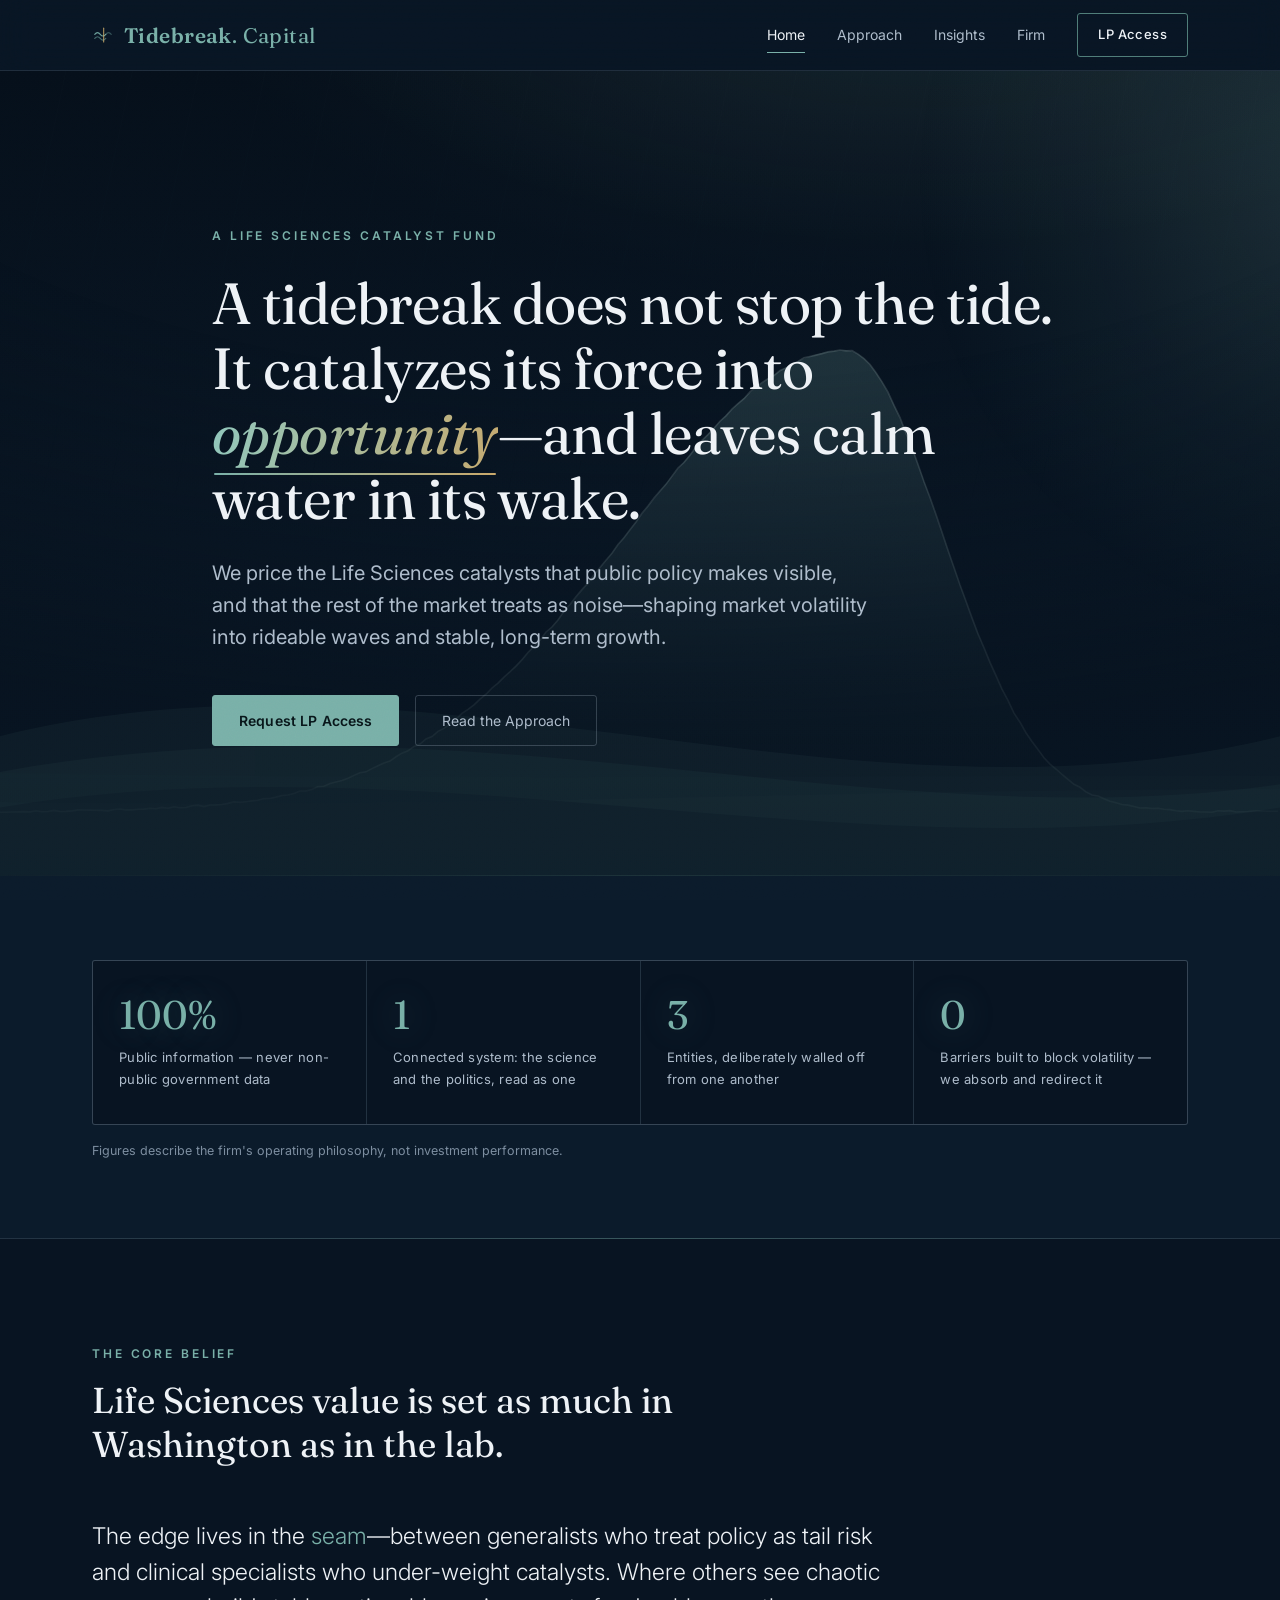
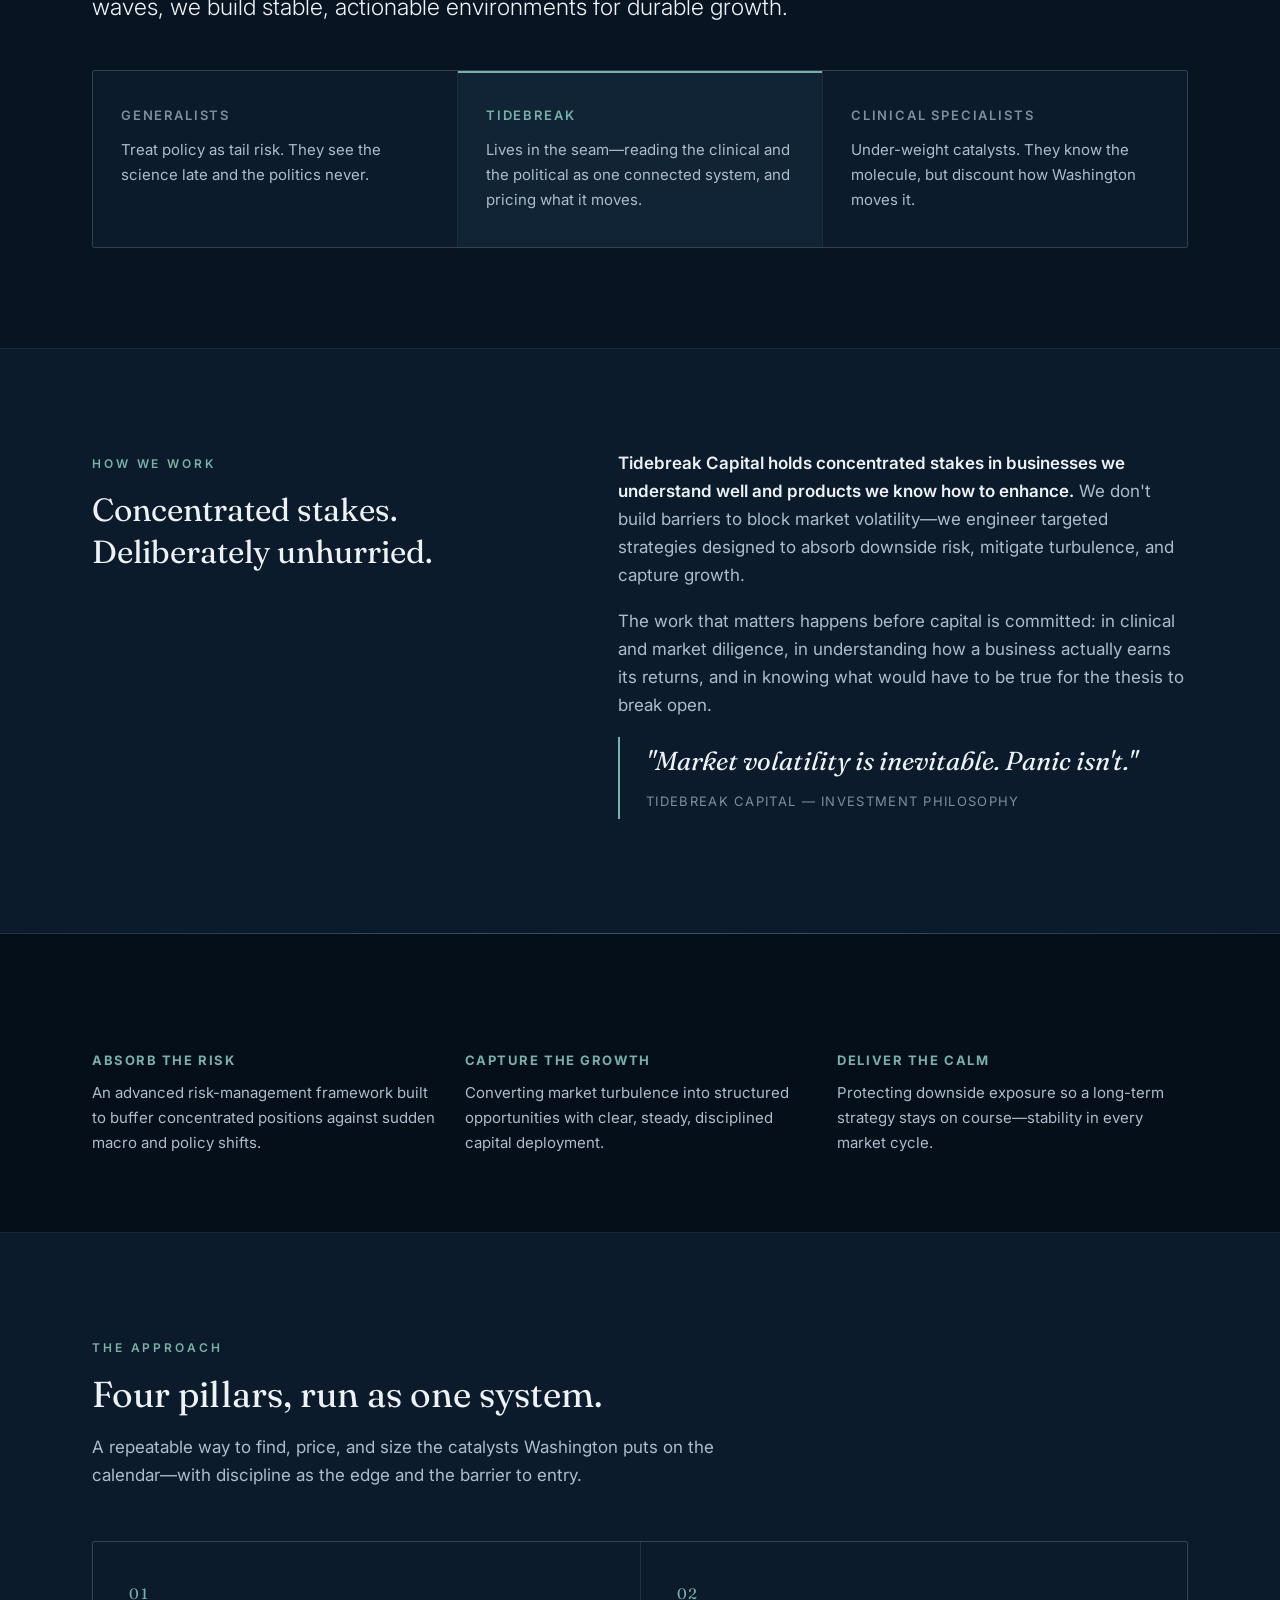
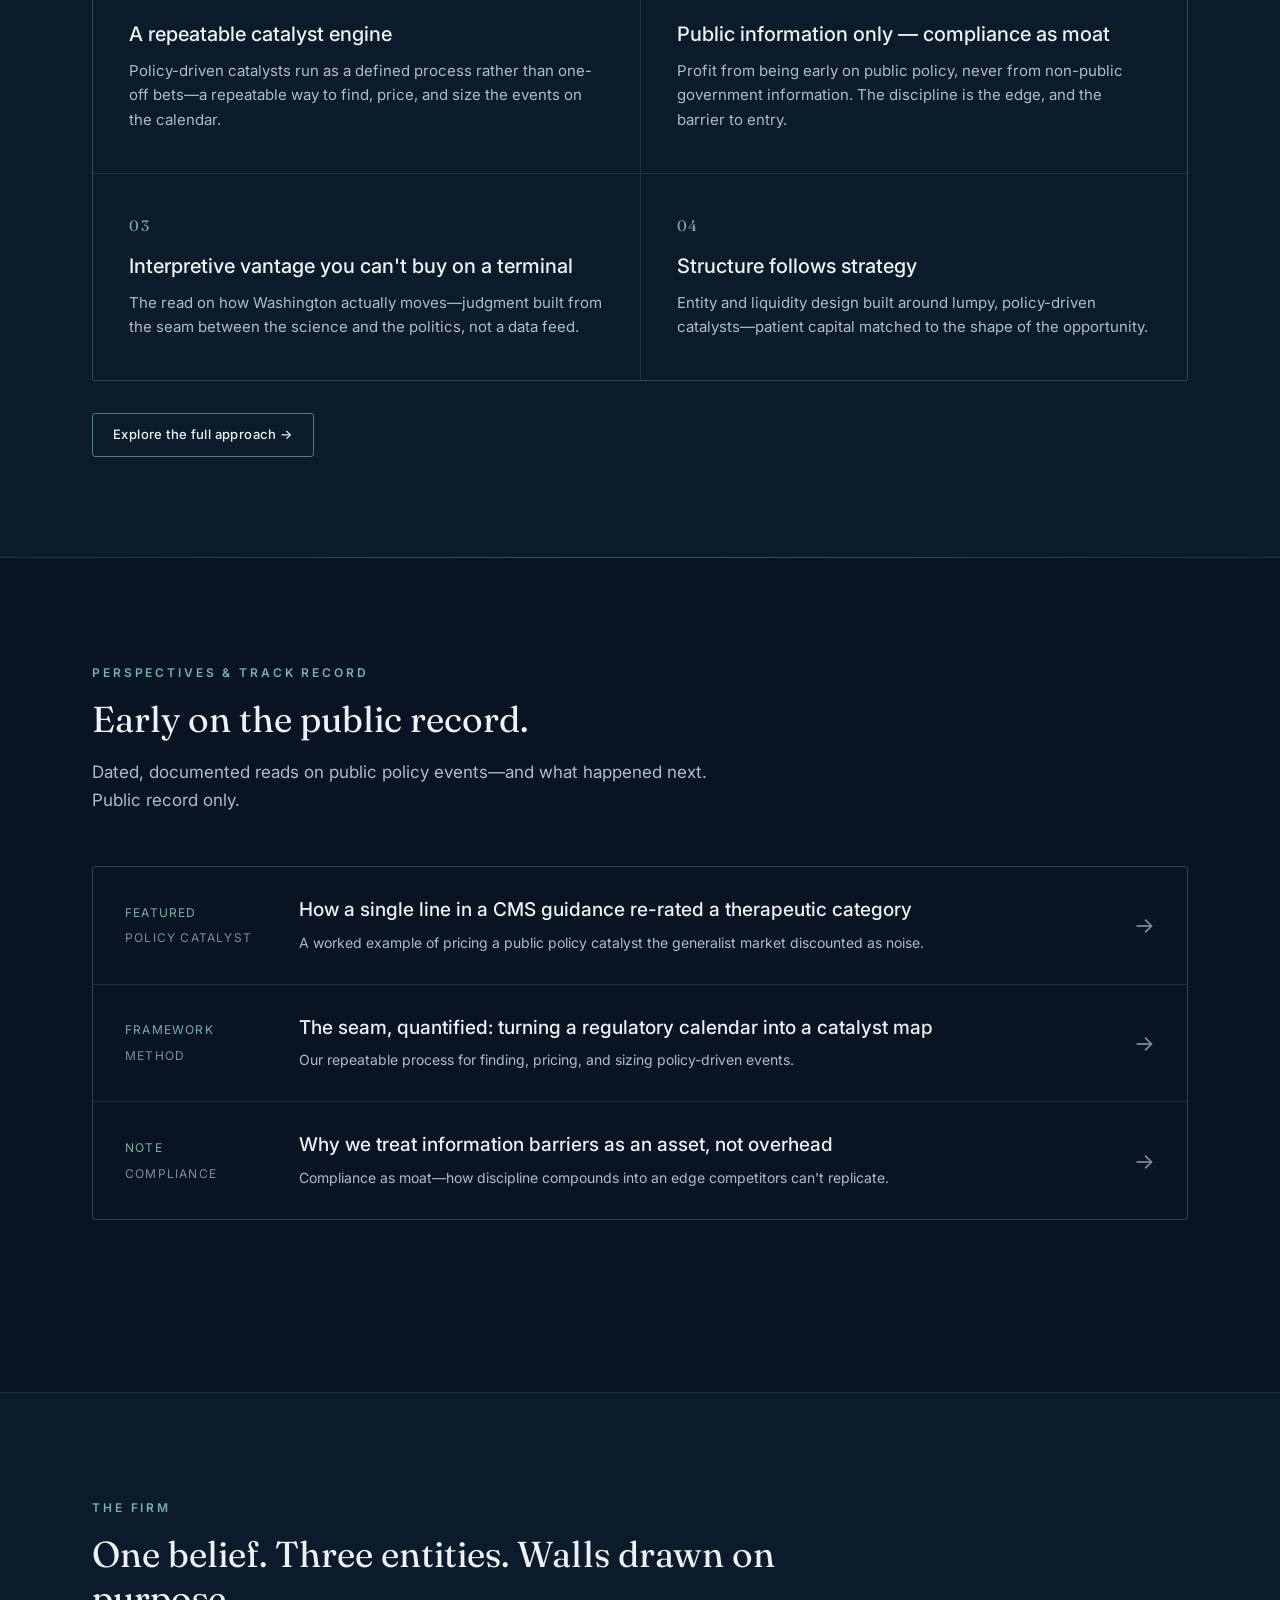
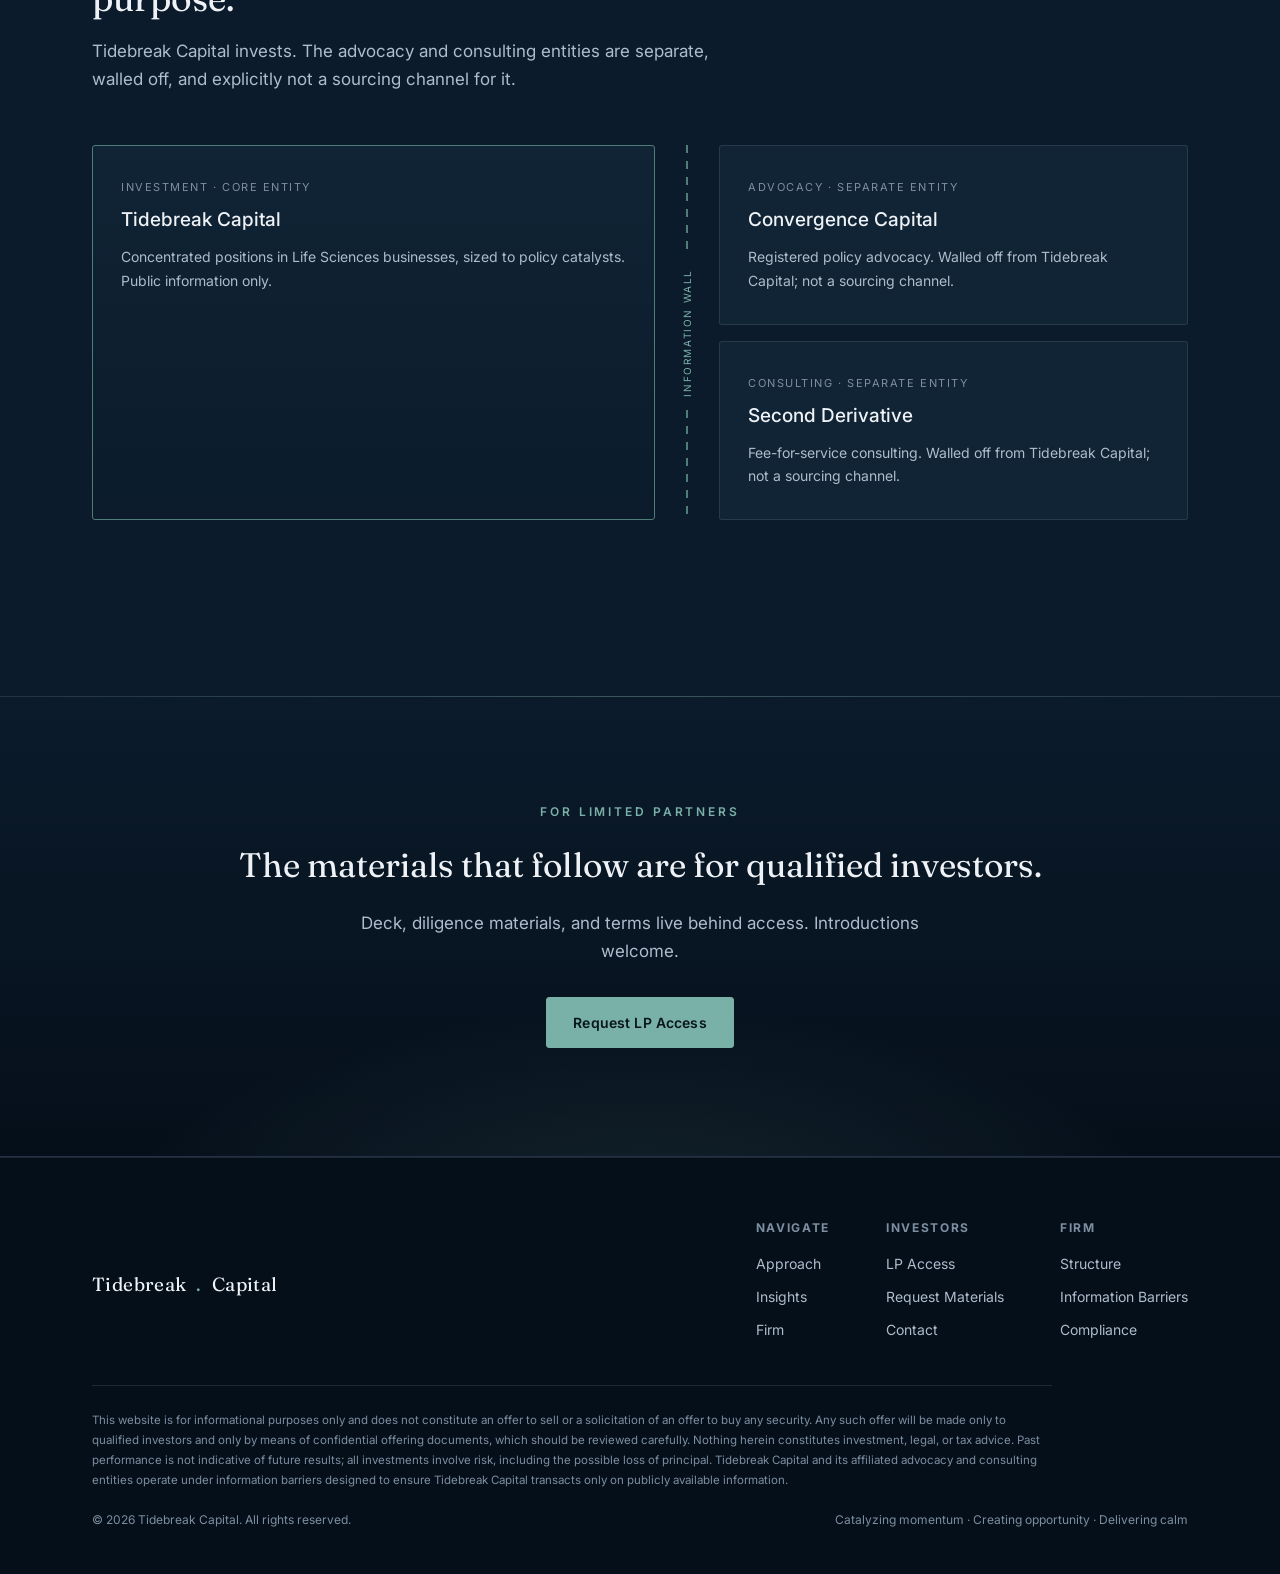
==== index.html @ d9e9394c "Hero animation: towering tsunami-scale wave that crashes down Replace the modest breaker with a sing" ====
<!DOCTYPE html>
<html lang="en">
<head>
<meta charset="UTF-8">
<meta name="viewport" content="width=device-width, initial-scale=1.0">
<title>Tidebreak Capital — Catalyzing market force into opportunity</title>
<meta name="description" content="Tidebreak Capital catalyzes market force into opportunity. A concentrated Life Sciences catalyst fund built on resilience, discipline, and public information only.">
<link rel="icon" href="favicon.svg" type="image/svg+xml">
<link rel="preconnect" href="https://fonts.googleapis.com">
<link rel="preconnect" href="https://fonts.gstatic.com" crossorigin>
<link href="https://fonts.googleapis.com/css2?family=Fraunces:ital,opsz,wght@0,9..144,300..600;1,9..144,300..500&family=Inter:wght@300;400;500;600&display=swap" rel="stylesheet">
<link rel="stylesheet" href="styles.css?v=5">
</head>
<body>

<!-- ================= NAV ================= -->
<nav class="site">
  <div class="wrap">
    <a class="brand" href="index.html">
      <svg class="mark" viewBox="0 0 64 64" aria-hidden="true">
        <g fill="none" stroke="#79b0a8" stroke-width="3.4" stroke-linecap="round">
          <path d="M8 42 q8 -10 16 0 t16 0" opacity="0.55"/>
          <path d="M8 30 q8 -10 16 0 t16 0" opacity="0.9"/>
          <path d="M40 30 q8 -10 16 0" opacity="0.4"/>
        </g>
        <line x1="34" y1="12" x2="34" y2="52" stroke="#c9a86a" stroke-width="3" stroke-linecap="round" opacity="0.9"/>
      </svg>
      <span><b>Tidebreak</b><span>.</span> Capital</span>
    </a>
    <button class="navtoggle" aria-label="Menu">
      <svg viewBox="0 0 24 24" fill="none" stroke="currentColor" stroke-width="1.8"><path d="M3 6h18M3 12h18M3 18h18"/></svg>
    </button>
    <div class="navlinks">
      <a class="link active" href="index.html">Home</a>
      <a class="link" href="approach.html">Approach</a>
      
      <a class="link" href="insights.html">Insights</a>
      <a class="link" href="firm.html">Firm</a>
      <a class="btn" href="contact.html">LP Access</a>
    </div>
  </div>
</nav>

<!-- ================= HERO ================= -->
<header class="hero has-waves">
  <div class="herowaves" aria-hidden="true">
    <canvas class="herowaves-canvas"></canvas>
    <div class="herowaves-scrim"></div>
  </div>
  <div class="wavefield" aria-hidden="true">
    <svg class="wave-c" viewBox="0 0 1440 200" preserveAspectRatio="none"><path fill="#79b0a8" d="M0,120 C240,60 480,180 720,120 C960,60 1200,180 1440,120 L1440,200 L0,200 Z"/></svg>
    <svg class="wave-b" viewBox="0 0 1440 200" preserveAspectRatio="none"><path fill="#4f7d78" d="M0,140 C280,90 520,190 760,140 C1000,90 1200,190 1440,150 L1440,200 L0,200 Z"/></svg>
    <svg class="wave-a" viewBox="0 0 1440 200" preserveAspectRatio="none"><path fill="#102435" d="M0,160 C240,120 480,200 720,160 C960,120 1200,200 1440,160 L1440,200 L0,200 Z"/></svg>
  </div>
  <div class="wrap">
    <span class="eyebrow reveal">A Life Sciences Catalyst Fund</span>
    <h1 class="serif reveal d1">A tidebreak does not stop the tide. It catalyzes its force into <em>opportunity</em>—and leaves calm water in its wake.</h1>
    <p class="sub reveal d2">We price the Life Sciences catalysts that public policy makes visible, and that the rest of the market treats as noise—shaping market volatility into rideable waves and stable, long-term growth.</p>
    <div class="cta-row reveal d3">
      <a href="contact.html" class="btn-solid">Request LP Access</a>
      <a href="approach.html" class="btn-ghost">Read the Approach</a>
    </div>
  </div>
  <div class="horizon"></div>
</header>

<!-- ================= POSITIONING STATS ================= -->
<section class="tight">
  <div class="wrap">
    <div class="stats">
      <div class="stat reveal"><div class="n"><span data-count="100" data-suffix="%">100%</span></div><div class="l">Public information — never non-public government data</div></div>
      <div class="stat reveal d1"><div class="n"><span data-count="1">1</span></div><div class="l">Connected system: the science and the politics, read as one</div></div>
      <div class="stat reveal d2"><div class="n"><span data-count="3">3</span></div><div class="l">Entities, deliberately walled off from one another</div></div>
      <div class="stat reveal d3"><div class="n"><span data-count="0">0</span></div><div class="l">Barriers built to block volatility — we absorb and redirect it</div></div>
    </div>
    <p class="formnote reveal" style="margin-top:16px;">Figures describe the firm's operating philosophy, not investment performance.</p>
  </div>
</section>

<!-- ================= CORE BELIEF / SEAM ================= -->
<section id="belief" class="bg-deep">
  <div class="wrap">
    <div class="section-head reveal">
      <span class="eyebrow">The Core Belief</span>
      <h2 class="serif">Life Sciences value is set as much in Washington as in the lab.</h2>
    </div>
    <p class="lead reveal">The edge lives in the <span class="hl">seam</span>—between generalists who treat policy as tail risk and clinical specialists who under-weight catalysts. Where others see chaotic waves, we build stable, actionable environments for durable growth.</p>
    <div class="seam reveal d1">
      <div>
        <h4>Generalists</h4>
        <p>Treat policy as tail risk. They see the science late and the politics never.</p>
      </div>
      <div class="mid">
        <h4>Tidebreak</h4>
        <p>Lives in the seam—reading the clinical and the political as one connected system, and pricing what it moves.</p>
      </div>
      <div>
        <h4>Clinical specialists</h4>
        <p>Under-weight catalysts. They know the molecule, but discount how Washington moves it.</p>
      </div>
    </div>
  </div>
</section>

<!-- ================= PHILOSOPHY ================= -->
<section id="how">
  <div class="wrap">
    <div class="split">
      <div class="reveal">
        <span class="eyebrow">How We Work</span>
        <p class="kicker serif">Concentrated stakes. Deliberately unhurried.</p>
      </div>
      <div class="prose reveal d1">
        <p><strong>Tidebreak Capital holds concentrated stakes in businesses we understand well and products we know how to enhance.</strong> We don't build barriers to block market volatility—we engineer targeted strategies designed to absorb downside risk, mitigate turbulence, and capture growth.</p>
        <p>The work that matters happens before capital is committed: in clinical and market diligence, in understanding how a business actually earns its returns, and in knowing what would have to be true for the thesis to break open.</p>
        <div class="pullquote">
          <div class="q">"Market volatility is inevitable. Panic isn't."</div>
          <div class="a">Tidebreak Capital — Investment Philosophy</div>
        </div>
      </div>
    </div>
  </div>
</section>

<!-- ================= HEADLINE MARQUEE / VALUE PROPS ================= -->
<section class="bg-deepest tight">
  <div class="wrap">
    <div class="kv">
      <div class="item reveal"><h4>Absorb the Risk</h4><p>An advanced risk-management framework built to buffer concentrated positions against sudden macro and policy shifts.</p></div>
      <div class="item reveal d1"><h4>Capture the Growth</h4><p>Converting market turbulence into structured opportunities with clear, steady, disciplined capital deployment.</p></div>
      <div class="item reveal d2"><h4>Deliver the Calm</h4><p>Protecting downside exposure so a long-term strategy stays on course—stability in every market cycle.</p></div>
    </div>
  </div>
</section>

<!-- ================= APPROACH PREVIEW ================= -->
<section id="approach-preview">
  <div class="wrap">
    <div class="section-head reveal">
      <span class="eyebrow">The Approach</span>
      <h2 class="serif">Four pillars, run as one system.</h2>
      <p class="dek">A repeatable way to find, price, and size the catalysts Washington puts on the calendar—with discipline as the edge and the barrier to entry.</p>
    </div>
    <div class="pillars">
      <div class="pillar reveal">
        <div class="num">01</div>
        <h3>A repeatable catalyst engine</h3>
        <p>Policy-driven catalysts run as a defined process rather than one-off bets—a repeatable way to find, price, and size the events on the calendar.</p>
      </div>
      <div class="pillar reveal d1">
        <div class="num">02</div>
        <h3>Public information only — compliance as moat</h3>
        <p>Profit from being early on public policy, never from non-public government information. The discipline is the edge, and the barrier to entry.</p>
      </div>
      <div class="pillar reveal">
        <div class="num">03</div>
        <h3>Interpretive vantage you can't buy on a terminal</h3>
        <p>The read on how Washington actually moves—judgment built from the seam between the science and the politics, not a data feed.</p>
      </div>
      <div class="pillar reveal d1">
        <div class="num">04</div>
        <h3>Structure follows strategy</h3>
        <p>Entity and liquidity design built around lumpy, policy-driven catalysts—patient capital matched to the shape of the opportunity.</p>
      </div>
    </div>
    <div class="reveal" style="margin-top:32px;">
      <a href="approach.html" class="btn">Explore the full approach →</a>
    </div>
  </div>
</section>

<!-- ================= INSIGHTS PREVIEW ================= -->
<section class="bg-deep">
  <div class="wrap">
    <div class="section-head reveal">
      <span class="eyebrow">Perspectives &amp; Track Record</span>
      <h2 class="serif">Early on the public record.</h2>
      <p class="dek">Dated, documented reads on public policy events—and what happened next. Public record only.</p>
    </div>
    <div class="insights reveal d1">
      <a class="insight" href="insights.html">
        <div class="meta">Featured<span class="cat">Policy Catalyst</span></div>
        <div><h3>How a single line in a CMS guidance re-rated a therapeutic category</h3><p>A worked example of pricing a public policy catalyst the generalist market discounted as noise.</p></div>
        <div class="arrow">→</div>
      </a>
      <a class="insight" href="insights.html">
        <div class="meta">Framework<span class="cat">Method</span></div>
        <div><h3>The seam, quantified: turning a regulatory calendar into a catalyst map</h3><p>Our repeatable process for finding, pricing, and sizing policy-driven events.</p></div>
        <div class="arrow">→</div>
      </a>
      <a class="insight" href="insights.html">
        <div class="meta">Note<span class="cat">Compliance</span></div>
        <div><h3>Why we treat information barriers as an asset, not overhead</h3><p>Compliance as moat—how discipline compounds into an edge competitors can't replicate.</p></div>
        <div class="arrow">→</div>
      </a>
    </div>
    <div class="reveal" style="margin-top:28px;">
      <a href="insights.html" class="btn">Read all perspectives →</a>
    </div>
  </div>
</section>

<!-- ================= FIRM PREVIEW ================= -->
<section id="firm">
  <div class="wrap">
    <div class="section-head reveal">
      <span class="eyebrow">The Firm</span>
      <h2 class="serif">One belief. Three entities. Walls drawn on purpose.</h2>
      <p class="dek">Tidebreak Capital invests. The advocacy and consulting entities are separate, walled off, and explicitly not a sourcing channel for it.</p>
    </div>
    <div class="entities reveal d1">
      <div class="ent fund">
        <div class="tag">Investment · core entity</div>
        <h4>Tidebreak Capital</h4>
        <p>Concentrated positions in Life Sciences businesses, sized to policy catalysts. Public information only.</p>
      </div>
      <div class="wall">
        <div class="bar"></div>
        <div class="lbl">Information Wall</div>
        <div class="bar"></div>
      </div>
      <div class="sidecol">
        <div class="ent">
          <div class="tag">Advocacy · separate entity</div>
          <h4>Convergence Capital</h4>
          <p>Registered policy advocacy. Walled off from Tidebreak Capital; not a sourcing channel.</p>
        </div>
        <div class="ent">
          <div class="tag">Consulting · separate entity</div>
          <h4>Second Derivative</h4>
          <p>Fee-for-service consulting. Walled off from Tidebreak Capital; not a sourcing channel.</p>
        </div>
      </div>
    </div>
    <div class="reveal" style="margin-top:32px;">
      <a href="firm.html" class="btn">How the walls work →</a>
    </div>
  </div>
</section>

<!-- ================= CTA BAND ================= -->
<section class="band" id="lp">
  <div class="wrap">
    <span class="eyebrow reveal">For Limited Partners</span>
    <h2 class="serif reveal d1" style="margin-top:14px;">The materials that follow are for qualified investors.</h2>
    <p class="reveal d2">Deck, diligence materials, and terms live behind access. Introductions welcome.</p>
    <div class="reveal d2"><a href="contact.html" class="btn-solid">Request LP Access</a></div>
  </div>
</section>

<!-- ================= FOOTER ================= -->
<footer class="site">
  <div class="wrap">
    <div class="top">
      <a class="brand serif" href="index.html">Tidebreak<span style="color:var(--accent)">.</span> Capital</a>
      <div class="fcols">
        <div class="fcol">
          <h5>Navigate</h5>
          <a href="approach.html">Approach</a>
          
          <a href="insights.html">Insights</a>
          <a href="firm.html">Firm</a>
        </div>
        <div class="fcol">
          <h5>Investors</h5>
          <a href="contact.html">LP Access</a>
          <a href="contact.html">Request Materials</a>
          <a href="contact.html">Contact</a>
        </div>
        <div class="fcol">
          <h5>Firm</h5>
          <a href="firm.html">Structure</a>
          <a href="firm.html">Information Barriers</a>
          <a href="insights.html">Compliance</a>
        </div>
      </div>
    </div>
    <p class="disclosure">
      This website is for informational purposes only and does not constitute an offer to sell or a solicitation of an offer to buy any security. Any such offer will be made only to qualified investors and only by means of confidential offering documents, which should be reviewed carefully. Nothing herein constitutes investment, legal, or tax advice. Past performance is not indicative of future results; all investments involve risk, including the possible loss of principal. Tidebreak Capital and its affiliated advocacy and consulting entities operate under information barriers designed to ensure Tidebreak Capital transacts only on publicly available information.
    </p>
    <div class="legalrow">
      <span>© <span id="yr">2026</span> Tidebreak Capital. All rights reserved.</span>
      <span>Catalyzing momentum · Creating opportunity · Delivering calm</span>
    </div>
  </div>
</footer>

<script src="site.js?v=5"></script>
</body>
</html>
---- styles.css ----
/* ============================================================
   TIDEBREAK CAPITAL — shared stylesheet
   Palette: deep navy + calm-water teal (from brand reference)
   ============================================================ */

:root{
  --navy-950:#050f1a;
  --navy-900:#081422;
  --navy-800:#0b1b2b;
  --navy-700:#102435;
  --navy-600:#16304a;

  --ink:#eef2f6;
  --ink-soft:#aebccb;
  --ink-faint:#7d8ea0;
  --line:rgba(174,188,203,0.14);
  --line-strong:rgba(174,188,203,0.26);

  --accent:#79b0a8;        /* calm water */
  --accent-bright:#8fc7bd;
  --accent-dim:#4f7d78;
  --accent-deep:#2f5a55;
  --gold:#c9a86a;          /* rare, for emphasis marks */

  --maxw:1160px;
  --radius:3px;
  --ease:cubic-bezier(.22,.61,.36,1);
}

*{box-sizing:border-box;margin:0;padding:0;}
html{scroll-behavior:smooth;-webkit-text-size-adjust:100%;}
body{
  background:var(--navy-800);
  color:var(--ink);
  font-family:"Inter",-apple-system,BlinkMacSystemFont,"Segoe UI",Roboto,Helvetica,Arial,sans-serif;
  line-height:1.65;
  font-size:16px;
  -webkit-font-smoothing:antialiased;
  overflow-x:hidden;
}
img{max-width:100%;display:block;}
a{color:inherit;text-decoration:none;}

.serif{font-family:"Fraunces","Georgia","Times New Roman",serif;font-optical-sizing:auto;}
.wrap{max-width:var(--maxw);margin:0 auto;padding:0 32px;}
.eyebrow{
  font-size:12px;letter-spacing:.24em;text-transform:uppercase;
  color:var(--accent);font-weight:600;display:inline-block;
}
.muted{color:var(--ink-soft);}
.faint{color:var(--ink-faint);}
.hl{color:var(--accent);}
.center{text-align:center;}

/* ---------- reveal on scroll ---------- */
.reveal{opacity:0;transform:translateY(22px);transition:opacity .8s var(--ease),transform .8s var(--ease);}
.reveal.in{opacity:1;transform:none;}
.reveal.d1{transition-delay:.08s;}
.reveal.d2{transition-delay:.16s;}
.reveal.d3{transition-delay:.24s;}
.reveal.d4{transition-delay:.32s;}
@media(prefers-reduced-motion:reduce){
  .reveal{opacity:1;transform:none;transition:none;}
  html{scroll-behavior:auto;}
}

/* ============================ NAV ============================ */
nav.site{
  position:sticky;top:0;z-index:60;
  background:rgba(8,20,34,0.72);backdrop-filter:blur(14px);-webkit-backdrop-filter:blur(14px);
  border-bottom:1px solid var(--line);
}
nav.site .wrap{display:flex;align-items:center;justify-content:space-between;height:70px;}
.brand{font-family:"Fraunces",Georgia,serif;font-size:21px;letter-spacing:.02em;display:flex;align-items:center;gap:10px;}
.brand .mark{width:22px;height:22px;flex:0 0 auto;}
.brand b{font-weight:600;}
.brand span{color:var(--accent);}
.navlinks{display:flex;gap:32px;align-items:center;}
.navlinks a.link{font-size:14px;color:var(--ink-soft);transition:color .2s;position:relative;padding:4px 0;}
.navlinks a.link:hover{color:var(--ink);}
.navlinks a.link.active{color:var(--ink);}
.navlinks a.link.active::after{
  content:"";position:absolute;left:0;right:0;bottom:-2px;height:1px;background:var(--accent);
}
.btn{
  border:1px solid var(--accent-dim);color:var(--ink);
  padding:10px 20px;border-radius:var(--radius);font-size:13px;letter-spacing:.03em;
  transition:background .25s,border-color .25s,transform .25s;font-weight:500;
  display:inline-block;
}
.btn:hover{background:rgba(121,176,168,0.12);border-color:var(--accent);}
.btn-solid{
  background:var(--accent);color:#08161a;border:1px solid var(--accent);
  font-weight:600;padding:13px 26px;border-radius:var(--radius);font-size:14px;
  transition:background .25s,transform .25s,box-shadow .25s;display:inline-block;letter-spacing:.01em;
}
.btn-solid:hover{background:var(--accent-bright);transform:translateY(-1px);box-shadow:0 10px 30px -12px rgba(121,176,168,.6);}
.btn-ghost{
  border:1px solid var(--line-strong);color:var(--ink-soft);padding:13px 26px;
  border-radius:var(--radius);font-size:14px;transition:color .25s,border-color .25s;display:inline-block;
}
.btn-ghost:hover{color:var(--ink);border-color:var(--accent-dim);}

.navtoggle{display:none;background:none;border:0;color:var(--ink);cursor:pointer;padding:6px;}
.navtoggle svg{width:26px;height:26px;}
@media(max-width:860px){
  .navlinks{
    position:fixed;inset:70px 0 auto 0;flex-direction:column;gap:0;align-items:stretch;
    background:rgba(8,20,34,0.98);backdrop-filter:blur(14px);border-bottom:1px solid var(--line);
    transform:translateY(-140%);transition:transform .4s var(--ease);padding:8px 0 18px;
  }
  .navlinks.open{transform:none;}
  .navlinks a.link{padding:15px 32px;border-top:1px solid var(--line);font-size:16px;}
  .navlinks .btn{margin:14px 32px 0;text-align:center;}
  .navtoggle{display:block;}
}

/* ============================ HERO ============================ */
header.hero{
  position:relative;overflow:hidden;
  padding:150px 0 130px;
  background:
    radial-gradient(1200px 520px at 72% -12%, rgba(121,176,168,0.12), transparent 62%),
    linear-gradient(180deg,var(--navy-950),var(--navy-800));
}
header.hero.compact{padding:110px 0 90px;}
.hero .wrap{position:relative;z-index:3;max-width:920px;}
.hero h1{
  font-size:clamp(32px,5.6vw,58px);line-height:1.12;font-weight:400;
  letter-spacing:-.01em;margin:24px 0 26px;
}
.hero h1 em{color:var(--accent);font-style:italic;}
.hero .sub{font-size:clamp(17px,2vw,20px);color:var(--ink-soft);max-width:660px;line-height:1.6;}
.hero .cta-row{margin-top:42px;display:flex;gap:16px;flex-wrap:wrap;}

/* animated wave field in hero */
.wavefield{position:absolute;inset:0;z-index:1;pointer-events:none;opacity:.9;}
.wavefield svg{position:absolute;bottom:-2px;left:0;width:200%;height:auto;}
.wave-a{animation:drift 26s linear infinite;opacity:.35;}
.wave-b{animation:drift 40s linear infinite reverse;opacity:.22;}
.wave-c{animation:drift 60s linear infinite;opacity:.14;}
@keyframes drift{from{transform:translateX(0);}to{transform:translateX(-50%);}}
@media(prefers-reduced-motion:reduce){.wave-a,.wave-b,.wave-c{animation:none;}}
.horizon{position:absolute;left:0;right:0;bottom:0;height:1px;z-index:2;
  background:linear-gradient(90deg,transparent,var(--accent-dim),transparent);opacity:.55;}

/* ============================ SECTIONS ============================ */
section{padding:100px 0;border-bottom:1px solid var(--line);position:relative;}
section.tight{padding:76px 0;}
.section-head{max-width:740px;margin-bottom:52px;}
.section-head h2{font-size:clamp(25px,3.6vw,36px);font-weight:400;line-height:1.22;margin-top:14px;}
.section-head p.dek{margin-top:16px;color:var(--ink-soft);font-size:17px;max-width:640px;}
.lead{font-size:clamp(19px,2.4vw,23px);line-height:1.55;color:var(--ink);max-width:800px;font-weight:300;}
.prose p{color:var(--ink-soft);font-size:17px;margin-bottom:18px;max-width:720px;}
.prose p strong{color:var(--ink);font-weight:600;}

/* pull quote */
.pullquote{border-left:2px solid var(--accent);padding:6px 0 6px 26px;margin:14px 0;}
.pullquote .q{font-family:"Fraunces",Georgia,serif;font-size:clamp(20px,2.6vw,26px);line-height:1.4;font-style:italic;color:var(--ink);}
.pullquote .a{margin-top:12px;font-size:13px;letter-spacing:.1em;text-transform:uppercase;color:var(--ink-faint);}

/* ---------- stat row ---------- */
.stats{display:grid;grid-template-columns:repeat(4,1fr);gap:1px;background:var(--line);
  border:1px solid var(--line);border-radius:var(--radius);overflow:hidden;margin-top:8px;}
.stat{background:var(--navy-900);padding:34px 26px;}
.stat .n{font-family:"Fraunces",Georgia,serif;font-size:clamp(28px,3.6vw,40px);color:var(--accent);line-height:1;}
.stat .l{margin-top:12px;font-size:13px;color:var(--ink-soft);letter-spacing:.02em;}
@media(max-width:860px){.stats{grid-template-columns:1fr 1fr;}}
@media(max-width:480px){.stats{grid-template-columns:1fr;}}

/* ---------- seam strip ---------- */
.seam{display:grid;grid-template-columns:repeat(3,1fr);gap:1px;background:var(--line);
  border:1px solid var(--line);border-radius:var(--radius);overflow:hidden;margin-top:44px;}
.seam > div{background:var(--navy-800);padding:34px 28px;}
.seam .mid{background:var(--navy-700);position:relative;}
.seam .mid::before{content:"";position:absolute;top:0;left:0;right:0;height:2px;background:var(--accent);}
.seam h4{font-size:13px;letter-spacing:.14em;text-transform:uppercase;color:var(--ink-faint);margin-bottom:12px;font-weight:600;}
.seam .mid h4{color:var(--accent);}
.seam p{font-size:15px;color:var(--ink-soft);}
@media(max-width:760px){.seam{grid-template-columns:1fr;}}

/* ---------- pillars ---------- */
.pillars{display:grid;grid-template-columns:1fr 1fr;gap:1px;background:var(--line);
  border:1px solid var(--line);border-radius:var(--radius);overflow:hidden;margin-top:8px;}
.pillar{background:var(--navy-800);padding:40px 36px;position:relative;transition:background .3s;}
.pillar:hover{background:var(--navy-700);}
.pillar .num{font-family:"Fraunces",Georgia,serif;font-size:15px;color:var(--accent);letter-spacing:.1em;}
.pillar h3{font-size:20px;font-weight:500;margin:14px 0 12px;line-height:1.3;}
.pillar p{font-size:15px;color:var(--ink-soft);}
@media(max-width:760px){.pillars{grid-template-columns:1fr;}}

/* ---------- feature grid (3-up cards) ---------- */
.fgrid{display:grid;grid-template-columns:repeat(3,1fr);gap:20px;margin-top:40px;}
.fcard{background:var(--navy-900);border:1px solid var(--line);border-radius:var(--radius);
  padding:32px 28px;transition:border-color .3s,transform .3s;}
.fcard:hover{border-color:var(--accent-dim);transform:translateY(-3px);}
.fcard .ic{width:40px;height:40px;color:var(--accent);margin-bottom:20px;}
.fcard h3{font-size:18px;font-weight:500;margin-bottom:10px;}
.fcard p{font-size:15px;color:var(--ink-soft);}
@media(max-width:860px){.fgrid{grid-template-columns:1fr;}}

/* ---------- philosophy split ---------- */
.split{display:grid;grid-template-columns:0.9fr 1.1fr;gap:60px;align-items:start;}
.split .kicker{font-size:clamp(23px,3vw,32px);font-weight:400;line-height:1.3;margin-top:14px;}
@media(max-width:860px){.split{grid-template-columns:1fr;gap:30px;}}
.bg-deep{background:var(--navy-900);}
.bg-deepest{background:var(--navy-950);}

/* ---------- timeline (approach process) ---------- */
.timeline{margin-top:44px;border-left:1px solid var(--line-strong);padding-left:0;}
.tstep{position:relative;padding:0 0 40px 40px;}
.tstep:last-child{padding-bottom:0;}
.tstep::before{content:"";position:absolute;left:-6px;top:4px;width:11px;height:11px;border-radius:50%;
  background:var(--navy-800);border:2px solid var(--accent);}
.tstep .ph{font-size:12px;letter-spacing:.14em;text-transform:uppercase;color:var(--accent);}
.tstep h3{font-size:19px;font-weight:500;margin:8px 0 8px;}
.tstep p{font-size:15px;color:var(--ink-soft);max-width:620px;}

/* ---------- entities / info wall ---------- */
.entities{display:grid;grid-template-columns:1.2fr auto 1fr;gap:0;align-items:stretch;margin-top:44px;}
.ent{background:var(--navy-700);border:1px solid var(--line);padding:32px 28px;border-radius:var(--radius);}
.ent.fund{border-color:var(--accent-dim);background:linear-gradient(180deg,var(--navy-700),var(--navy-800));}
.ent .tag{font-size:11px;letter-spacing:.14em;text-transform:uppercase;color:var(--ink-faint);}
.ent h4{font-size:19px;font-weight:500;margin:8px 0 10px;}
.ent p{font-size:14px;color:var(--ink-soft);}
.wall{display:flex;flex-direction:column;align-items:center;justify-content:center;padding:0 24px;}
.wall .bar{width:2px;flex:1;background:repeating-linear-gradient(180deg,var(--accent-dim) 0 8px,transparent 8px 16px);}
.wall .lbl{font-size:10px;letter-spacing:.16em;text-transform:uppercase;color:var(--accent);
  writing-mode:vertical-rl;transform:rotate(180deg);margin:14px 0;white-space:nowrap;}
.sidecol{display:flex;flex-direction:column;gap:16px;}
@media(max-width:860px){
  .entities{grid-template-columns:1fr;gap:16px;}
  .wall{flex-direction:row;padding:8px 0;}
  .wall .bar{height:2px;width:100%;background:repeating-linear-gradient(90deg,var(--accent-dim) 0 8px,transparent 8px 16px);}
  .wall .lbl{writing-mode:horizontal-tb;transform:none;margin:0 14px;}
}

/* ---------- team cards ---------- */
.team-grid{display:grid;grid-template-columns:repeat(3,1fr);gap:22px;margin-top:44px;}
.member{background:var(--navy-900);border:1px solid var(--line);border-radius:var(--radius);overflow:hidden;
  transition:border-color .3s,transform .3s;}
.member:hover{border-color:var(--accent-dim);transform:translateY(-3px);}
.member .photo{aspect-ratio:1/1;background:
  radial-gradient(120px 120px at 50% 38%, rgba(121,176,168,0.22), transparent 70%),
  linear-gradient(180deg,var(--navy-700),var(--navy-800));
  display:flex;align-items:center;justify-content:center;border-bottom:1px solid var(--line);}
.member .photo .mono{font-family:"Fraunces",Georgia,serif;font-size:44px;color:var(--accent);letter-spacing:.02em;}
.member .body{padding:24px 24px 28px;}
.member h3{font-size:19px;font-weight:500;}
.member .role{font-size:12px;letter-spacing:.12em;text-transform:uppercase;color:var(--accent);margin:6px 0 14px;}
.member p{font-size:14px;color:var(--ink-soft);}
@media(max-width:860px){.team-grid{grid-template-columns:1fr;}}

/* ---------- insights list ---------- */
.insights{margin-top:44px;display:flex;flex-direction:column;gap:1px;background:var(--line);
  border:1px solid var(--line);border-radius:var(--radius);overflow:hidden;}
.insight{background:var(--navy-900);padding:30px 32px;display:grid;grid-template-columns:150px 1fr auto;
  gap:24px;align-items:center;transition:background .25s;}
.insight:hover{background:var(--navy-700);}
.insight .meta{font-size:12px;letter-spacing:.1em;text-transform:uppercase;color:var(--accent);}
.insight .meta .cat{color:var(--ink-faint);display:block;margin-top:6px;}
.insight h3{font-size:19px;font-weight:500;line-height:1.35;}
.insight p{font-size:14px;color:var(--ink-soft);margin-top:8px;max-width:640px;}
.insight .arrow{color:var(--ink-faint);font-size:22px;transition:color .25s,transform .25s;}
.insight:hover .arrow{color:var(--accent);transform:translateX(4px);}
@media(max-width:760px){
  .insight{grid-template-columns:1fr;gap:10px;}
  .insight .arrow{display:none;}
}

/* ---------- CTA band ---------- */
.band{background:
  radial-gradient(900px 400px at 50% 120%, rgba(121,176,168,0.14), transparent 60%),
  linear-gradient(180deg,var(--navy-800),var(--navy-950));text-align:center;}
.band h2{font-size:clamp(25px,3.6vw,34px);font-weight:400;margin-bottom:16px;}
.band p{color:var(--ink-soft);max-width:580px;margin:0 auto 32px;font-size:17px;}

/* ---------- form ---------- */
.formcard{background:var(--navy-900);border:1px solid var(--line);border-radius:var(--radius);padding:40px;max-width:640px;}
.formrow{display:grid;grid-template-columns:1fr 1fr;gap:18px;}
@media(max-width:620px){.formrow{grid-template-columns:1fr;}}
.field{margin-bottom:18px;display:flex;flex-direction:column;}
.field label{font-size:12px;letter-spacing:.08em;text-transform:uppercase;color:var(--ink-soft);margin-bottom:8px;}
.field input,.field select,.field textarea{
  background:var(--navy-800);border:1px solid var(--line-strong);border-radius:var(--radius);
  color:var(--ink);padding:12px 14px;font-family:inherit;font-size:15px;transition:border-color .2s;
}
.field input:focus,.field select:focus,.field textarea:focus{outline:none;border-color:var(--accent);}
.field textarea{resize:vertical;min-height:110px;}
.formnote{font-size:12.5px;color:var(--ink-faint);margin-top:6px;}

/* ---------- FAQ / disclosure accordion ---------- */
.faq{margin-top:36px;border-top:1px solid var(--line);}
.faq details{border-bottom:1px solid var(--line);}
.faq summary{list-style:none;cursor:pointer;padding:22px 0;font-size:18px;color:var(--ink);
  display:flex;justify-content:space-between;align-items:center;gap:20px;}
.faq summary::-webkit-details-marker{display:none;}
.faq summary .pm{color:var(--accent);font-size:22px;transition:transform .25s;flex:0 0 auto;}
.faq details[open] summary .pm{transform:rotate(45deg);}
.faq .ans{padding:0 0 22px;color:var(--ink-soft);font-size:15px;max-width:760px;}

/* ---------- misc ---------- */
.kv{display:grid;grid-template-columns:repeat(3,1fr);gap:22px;margin-top:40px;}
.kv .item h4{font-size:13px;letter-spacing:.12em;text-transform:uppercase;color:var(--accent);margin-bottom:10px;}
.kv .item p{font-size:15px;color:var(--ink-soft);}
@media(max-width:760px){.kv{grid-template-columns:1fr;}}

.tagpill{display:inline-block;font-size:11px;letter-spacing:.1em;text-transform:uppercase;
  color:var(--accent);border:1px solid var(--accent-dim);border-radius:100px;padding:4px 12px;}

/* ============================ FOOTER ============================ */
footer.site{background:var(--navy-950);padding:60px 0 44px;border-top:1px solid var(--line);}
footer.site .top{display:flex;justify-content:space-between;flex-wrap:wrap;gap:28px;margin-bottom:34px;}
footer.site .brand{font-size:19px;}
footer.site .fcols{display:flex;gap:56px;flex-wrap:wrap;}
footer.site .fcol h5{font-size:12px;letter-spacing:.14em;text-transform:uppercase;color:var(--ink-faint);margin-bottom:14px;}
footer.site .fcol a{display:block;font-size:14px;color:var(--ink-soft);margin-bottom:10px;transition:color .2s;}
footer.site .fcol a:hover{color:var(--accent);}
.disclosure{font-size:11.5px;line-height:1.75;color:var(--ink-faint);border-top:1px solid var(--line);
  padding-top:24px;max-width:960px;}
.legalrow{display:flex;justify-content:space-between;flex-wrap:wrap;gap:12px;margin-top:20px;
  font-size:12px;color:var(--ink-faint);}

/* ============================================================
   VISUAL ENHANCEMENTS  (premium depth, motion & micro-interaction)
   Injected globally via site.js so every page inherits them.
   ============================================================ */

/* ---- scroll progress hairline ---- */
.scrollbar{position:fixed;top:0;left:0;height:2px;width:0;z-index:200;pointer-events:none;
  background:linear-gradient(90deg,var(--accent-deep),var(--accent),var(--gold));
  box-shadow:0 0 12px rgba(121,176,168,.6);transition:width .1s linear;}

/* ---- filmic grain overlay (global, very subtle) ---- */
.grain{position:fixed;inset:0;z-index:150;pointer-events:none;opacity:.05;mix-blend-mode:overlay;
  background-image:url("data:image/svg+xml,%3Csvg xmlns='http://www.w3.org/2000/svg' width='200' height='200'%3E%3Cfilter id='n'%3E%3CfeTurbulence type='fractalNoise' baseFrequency='0.85' numOctaves='2' stitchTiles='stitch'/%3E%3C/filter%3E%3Crect width='100%25' height='100%25' filter='url(%23n)'/%3E%3C/svg%3E");
  background-size:200px 200px;}
@media(prefers-reduced-motion:reduce){.grain{display:none;}}

/* ---- nav condenses & sharpens on scroll ---- */
nav.site{transition:background .35s var(--ease),box-shadow .35s var(--ease),border-color .35s var(--ease);}
nav.site .wrap{transition:height .35s var(--ease);}
nav.site.scrolled{background:rgba(5,13,24,0.9);border-color:var(--line-strong);
  box-shadow:0 16px 44px -26px rgba(0,0,0,.8);}
nav.site.scrolled .wrap{height:58px;}

/* ============================ HERO++ ============================ */
/* soft light-source glow that tracks the cursor */
.hero .glow{position:absolute;z-index:1;pointer-events:none;
  width:960px;height:960px;left:70%;top:-46%;transform:translate3d(var(--gx,0),var(--gy,0),0);
  background:radial-gradient(circle,rgba(143,199,189,.17),rgba(121,176,168,.06) 42%,transparent 68%);
  transition:transform .5s var(--ease);will-change:transform;}
/* faint volumetric light shafts */
.hero .shafts{position:absolute;inset:0;z-index:1;pointer-events:none;opacity:.4;
  background:repeating-linear-gradient(102deg,transparent 0 64px,rgba(143,199,189,.045) 64px 65px);
  -webkit-mask-image:linear-gradient(180deg,rgba(0,0,0,.85),transparent 72%);
  mask-image:linear-gradient(180deg,rgba(0,0,0,.85),transparent 72%);}
/* depth vignette */
.hero::after{content:"";position:absolute;inset:0;z-index:2;pointer-events:none;
  background:radial-gradient(130% 90% at 50% -8%,transparent 52%,rgba(5,15,26,.55));}
/* wavefield gains parallax + a gentle bob */
.wavefield{transition:transform .25s var(--ease);will-change:transform;}
/* hero copy floats up on load with a soft blur clearing */
.hero .wrap .reveal{filter:blur(6px);}
.hero .wrap .reveal.in{filter:blur(0);}

/* animated gradient sheen + drawn underline on the emphasized word */
.hero h1 em{position:relative;font-style:italic;color:var(--accent);
  background:linear-gradient(100deg,var(--accent-bright) 0%,var(--gold) 50%,var(--accent-bright) 100%);
  background-size:220% 100%;-webkit-background-clip:text;background-clip:text;
  -webkit-text-fill-color:transparent;animation:sheen 7s ease-in-out infinite;}
.hero h1 em::after{content:"";position:absolute;left:2px;right:2px;bottom:-6px;height:2px;
  transform:scaleX(0);transform-origin:left;border-radius:2px;
  background:linear-gradient(90deg,var(--accent),var(--gold));
  animation:draw 1.1s var(--ease) forwards;animation-delay:1.1s;}
@keyframes sheen{0%,100%{background-position:0 0;}50%{background-position:100% 0;}}
@keyframes draw{to{transform:scaleX(1);}}
@media(prefers-reduced-motion:reduce){
  .hero h1 em{animation:none;-webkit-text-fill-color:currentColor;color:var(--accent);background:none;}
  .hero h1 em::after{animation:none;transform:scaleX(1);}
  .hero .wrap .reveal{filter:none;}
}

/* ---- cursor spotlight + lift on cards (shared surfaces) ---- */
.stat,.pillar,.fcard,.member,.insight,.ent{position:relative;overflow:hidden;
  transition:transform .35s var(--ease),border-color .35s var(--ease),box-shadow .35s var(--ease),background .3s var(--ease);}
.spot::before{content:"";position:absolute;inset:0;z-index:0;opacity:0;pointer-events:none;
  transition:opacity .4s var(--ease);
  background:radial-gradient(360px circle at var(--mx,50%) var(--my,50%),rgba(121,176,168,.15),transparent 62%);}
.spot:hover::before{opacity:1;}
.stat>*,.pillar>*,.fcard>*,.member>*,.insight>*,.ent>*{position:relative;z-index:1;}
.pillar:hover,.fcard:hover,.member:hover,.insight:hover{
  box-shadow:0 26px 60px -34px rgba(121,176,168,.55);}
.member:hover,.fcard:hover{transform:translateY(-4px);}
/* stat numbers get a faint halo */
.stat .n{text-shadow:0 0 34px rgba(121,176,168,.28);}
.stat:hover{background:var(--navy-800);}

/* ---- buttons: sheen sweep on hover ---- */
.btn-solid{position:relative;overflow:hidden;}
.btn-solid::after{content:"";position:absolute;top:0;left:-120%;width:60%;height:100%;
  background:linear-gradient(100deg,transparent,rgba(255,255,255,.35),transparent);
  transform:skewX(-18deg);transition:left .6s var(--ease);}
.btn-solid:hover::after{left:130%;}

/* ---- section top-edge shimmer on the deep bands ---- */
.bg-deep,.bg-deepest,.band{position:relative;}
.bg-deep::before,.bg-deepest::before,.band::before{content:"";position:absolute;top:-1px;left:0;right:0;height:1px;
  background:linear-gradient(90deg,transparent,var(--accent-dim),transparent);opacity:.5;}

/* ---- richer scroll-reveal: slight scale + blur clearing ---- */
.reveal{transition:opacity .8s var(--ease),transform .8s var(--ease),filter .8s var(--ease);}
@media(prefers-reduced-motion:reduce){.reveal{filter:none;}}

/* ============================================================
   HERO CRASHING-WHITEWATER ANIMATION  (procedural canvas)
   Palette-matched swells + foam/spray, faded low and scrimmed.
   Sits at z-index 0, beneath the SVG waves, vignette & copy.
   Rendered by site.js; degrades to the gradient hero if canvas
   is unavailable or the viewer prefers reduced motion.
   ============================================================ */
.hero.has-waves{background:
  radial-gradient(1200px 520px at 72% -12%, rgba(121,176,168,0.12), transparent 62%),
  linear-gradient(180deg,var(--navy-950),var(--navy-800));}
.herowaves{position:absolute;inset:0;z-index:0;overflow:hidden;}
.herowaves-canvas{position:absolute;inset:0;width:100%;height:100%;display:block;
  opacity:0;transition:opacity 1.4s var(--ease);}
.herowaves.on .herowaves-canvas{opacity:1;}
.herowaves-scrim{position:absolute;inset:0;pointer-events:none;
  background:
    radial-gradient(1100px 480px at 72% -14%, rgba(121,176,168,0.10), transparent 60%),
    linear-gradient(180deg, rgba(5,15,26,.58) 0%, rgba(8,20,34,.42) 45%, rgba(11,27,43,.60) 100%);}
@media (prefers-reduced-motion: reduce){ .herowaves-canvas{opacity:.5;} }
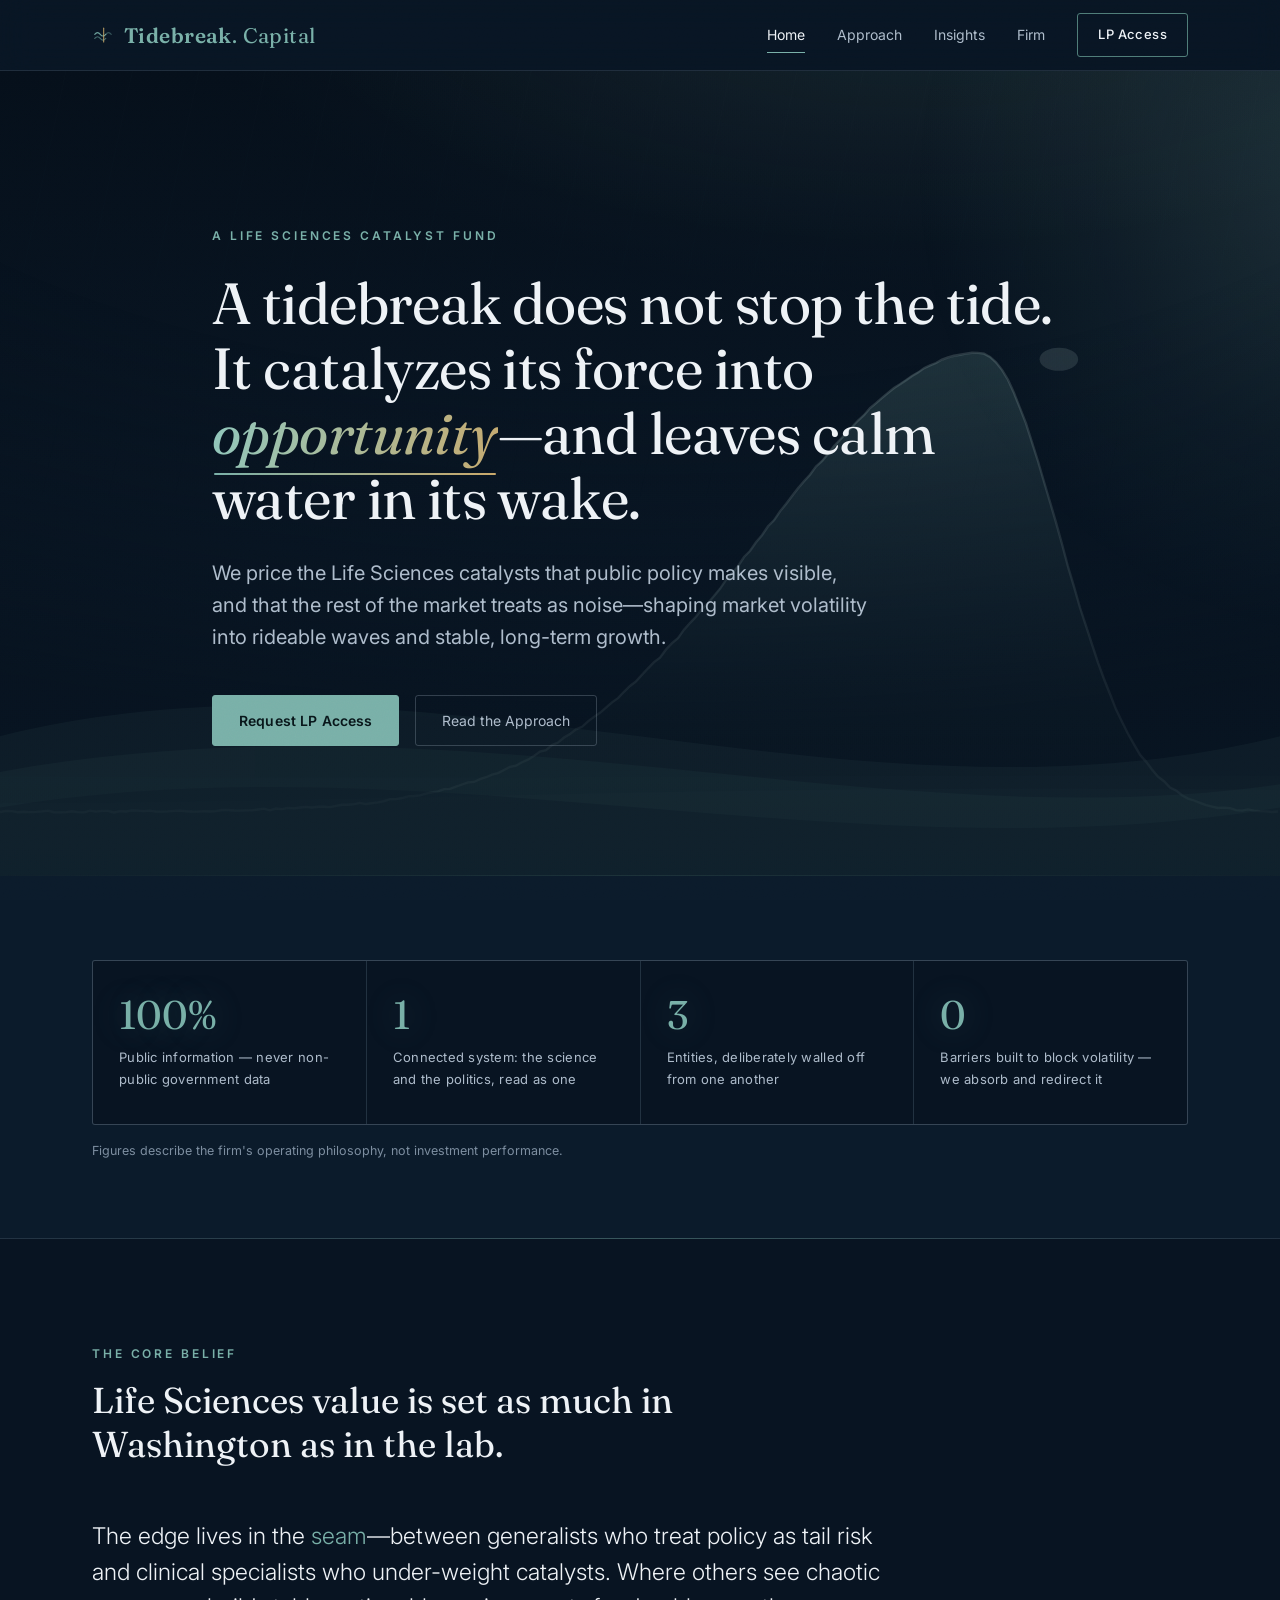
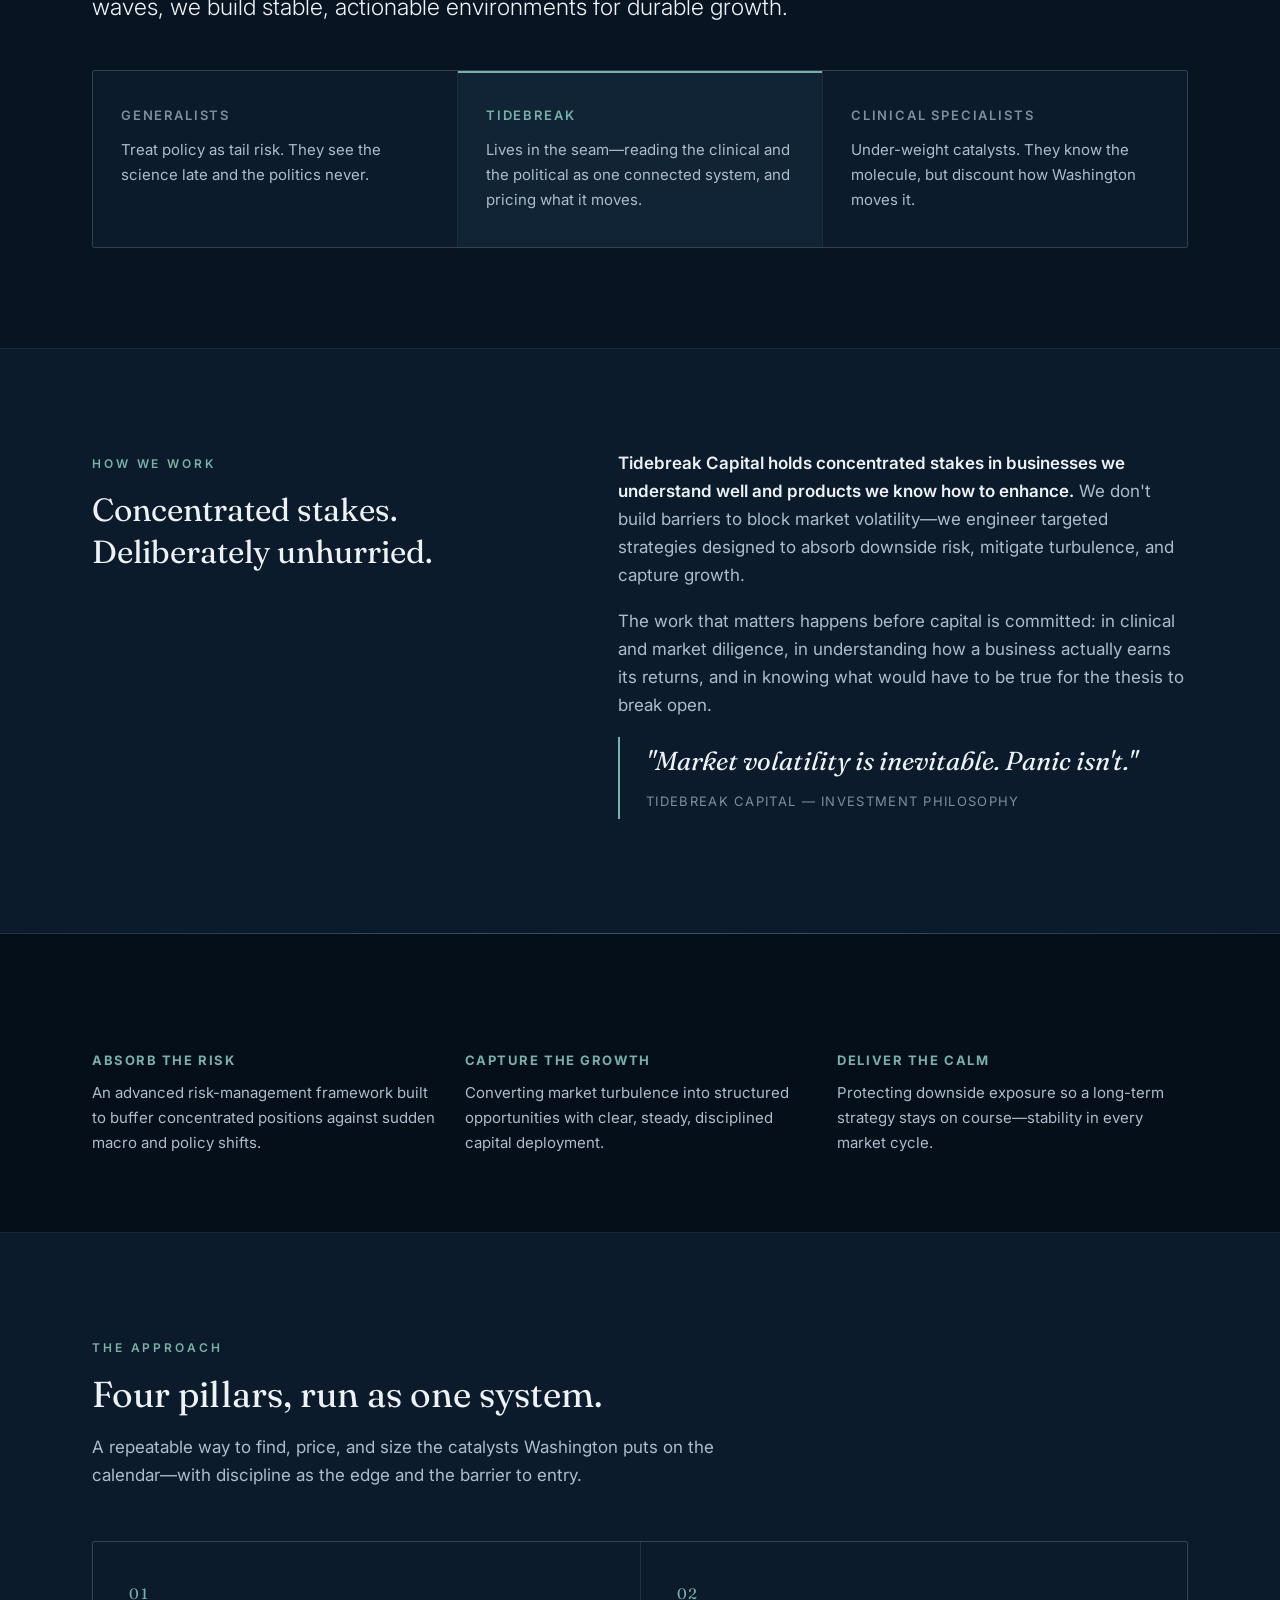
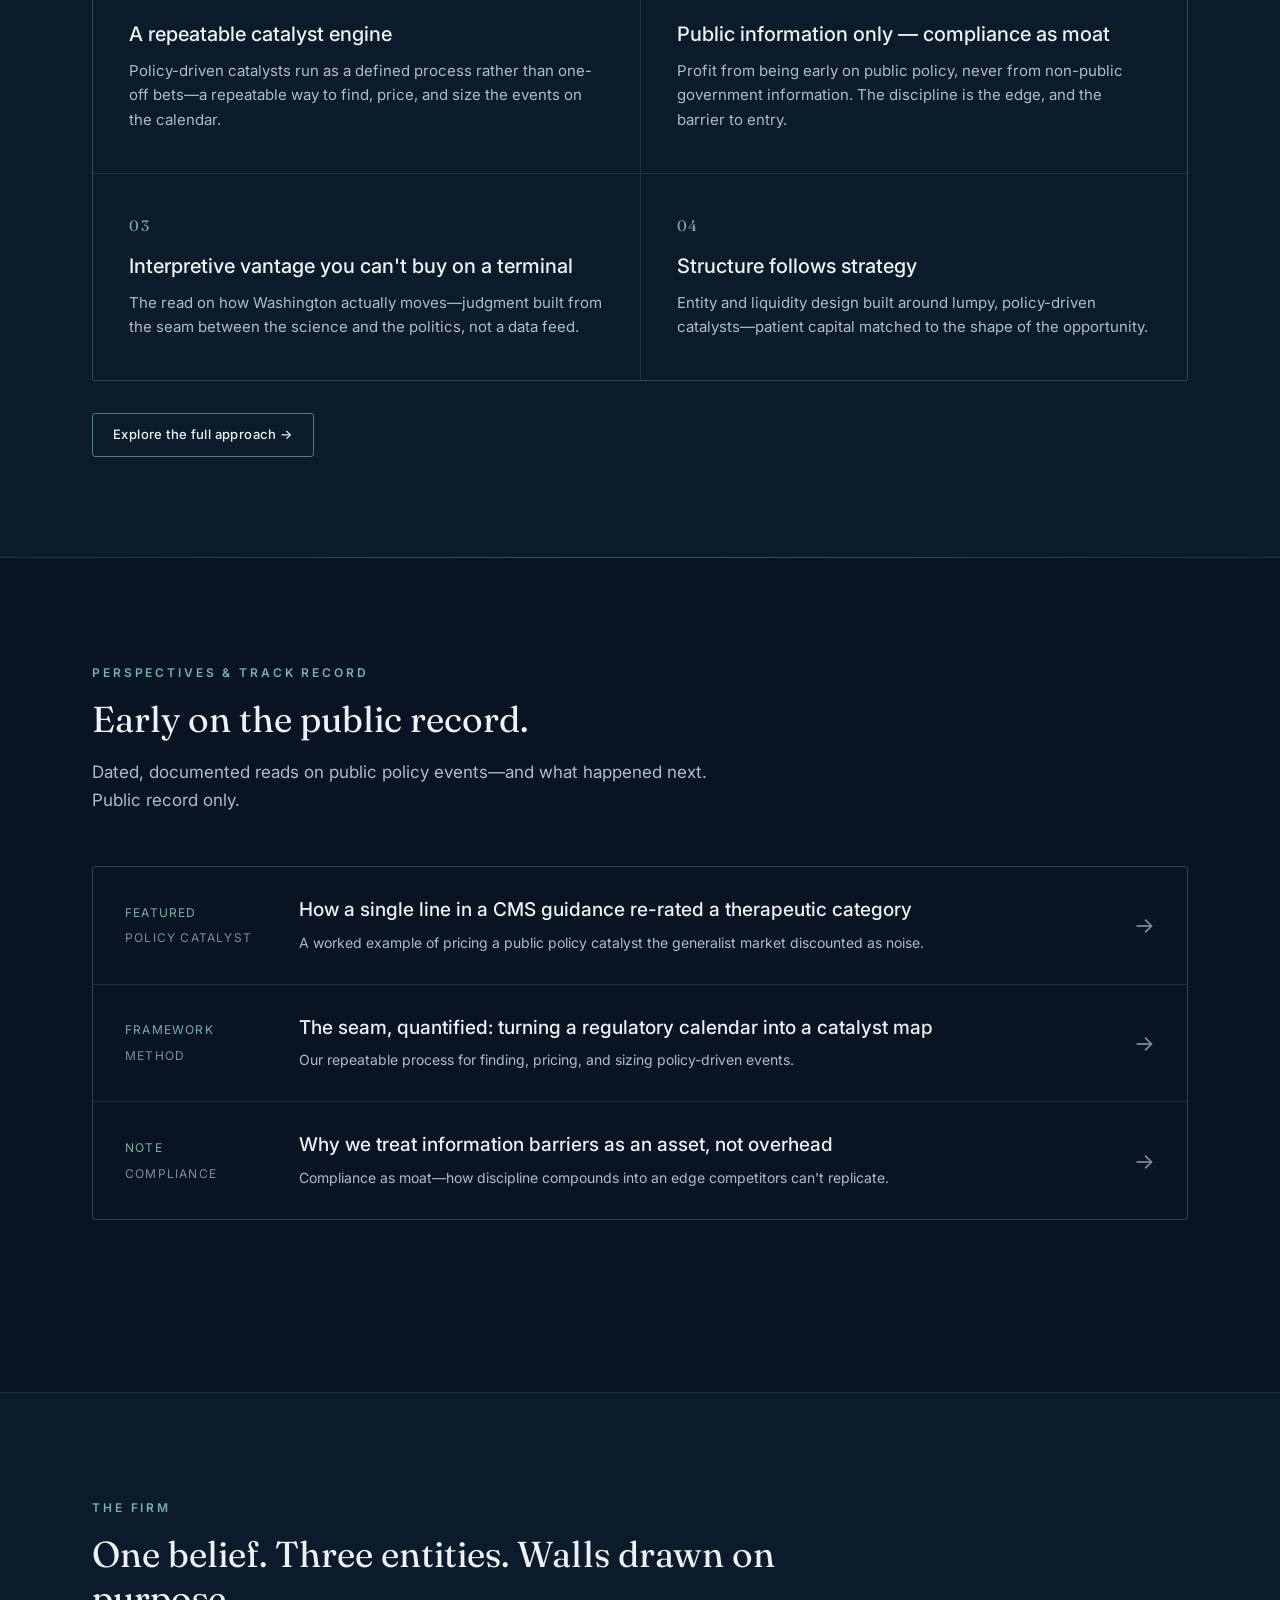
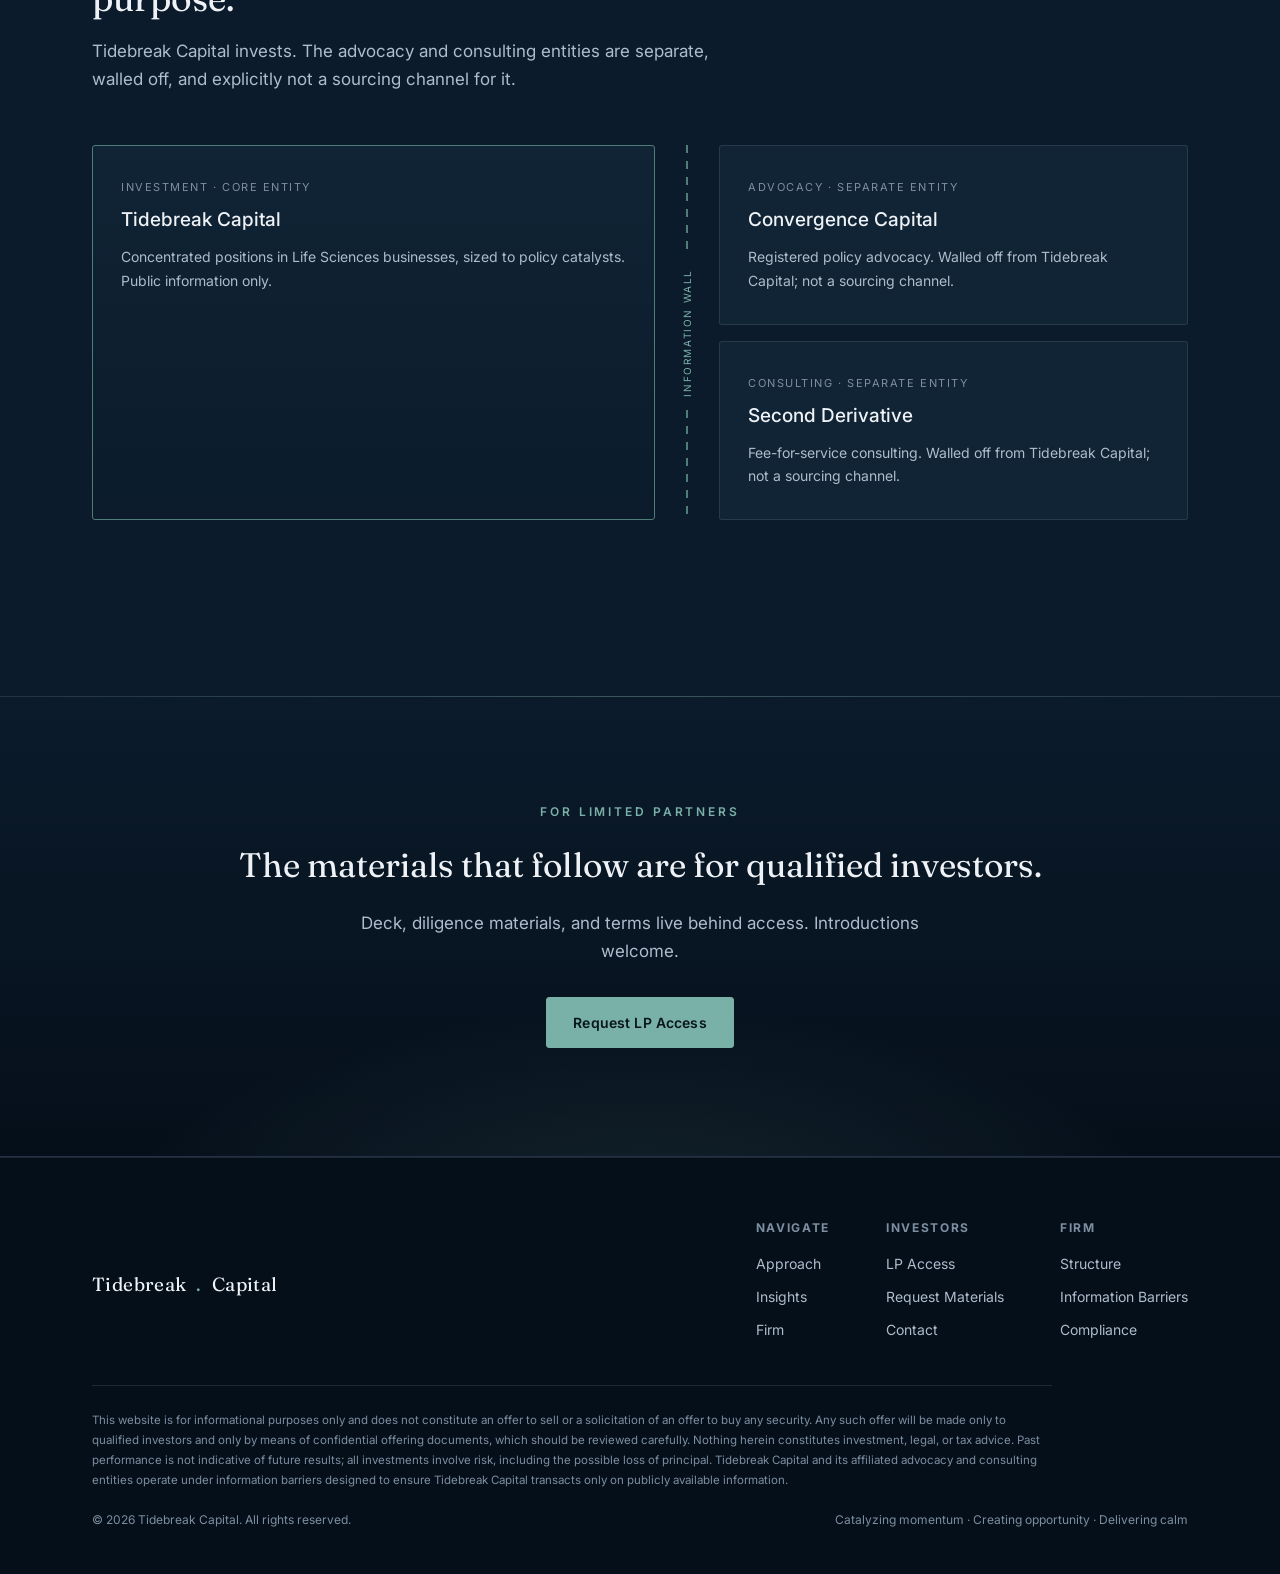
==== commit a75253f3: "Hero animation: continuous side-to-side sloshing crashes Wave now pops up where the previous one cra" ====
--- a/index.html
+++ b/index.html
@@ -9,7 +9,7 @@
 <link rel="preconnect" href="https://fonts.googleapis.com">
 <link rel="preconnect" href="https://fonts.gstatic.com" crossorigin>
 <link href="https://fonts.googleapis.com/css2?family=Fraunces:ital,opsz,wght@0,9..144,300..600;1,9..144,300..500&family=Inter:wght@300;400;500;600&display=swap" rel="stylesheet">
-<link rel="stylesheet" href="styles.css?v=5">
+<link rel="stylesheet" href="styles.css?v=6">
 </head>
 <body>
 
@@ -285,6 +285,6 @@
   </div>
 </footer>
 
-<script src="site.js?v=5"></script>
+<script src="site.js?v=6"></script>
 </body>
 </html>
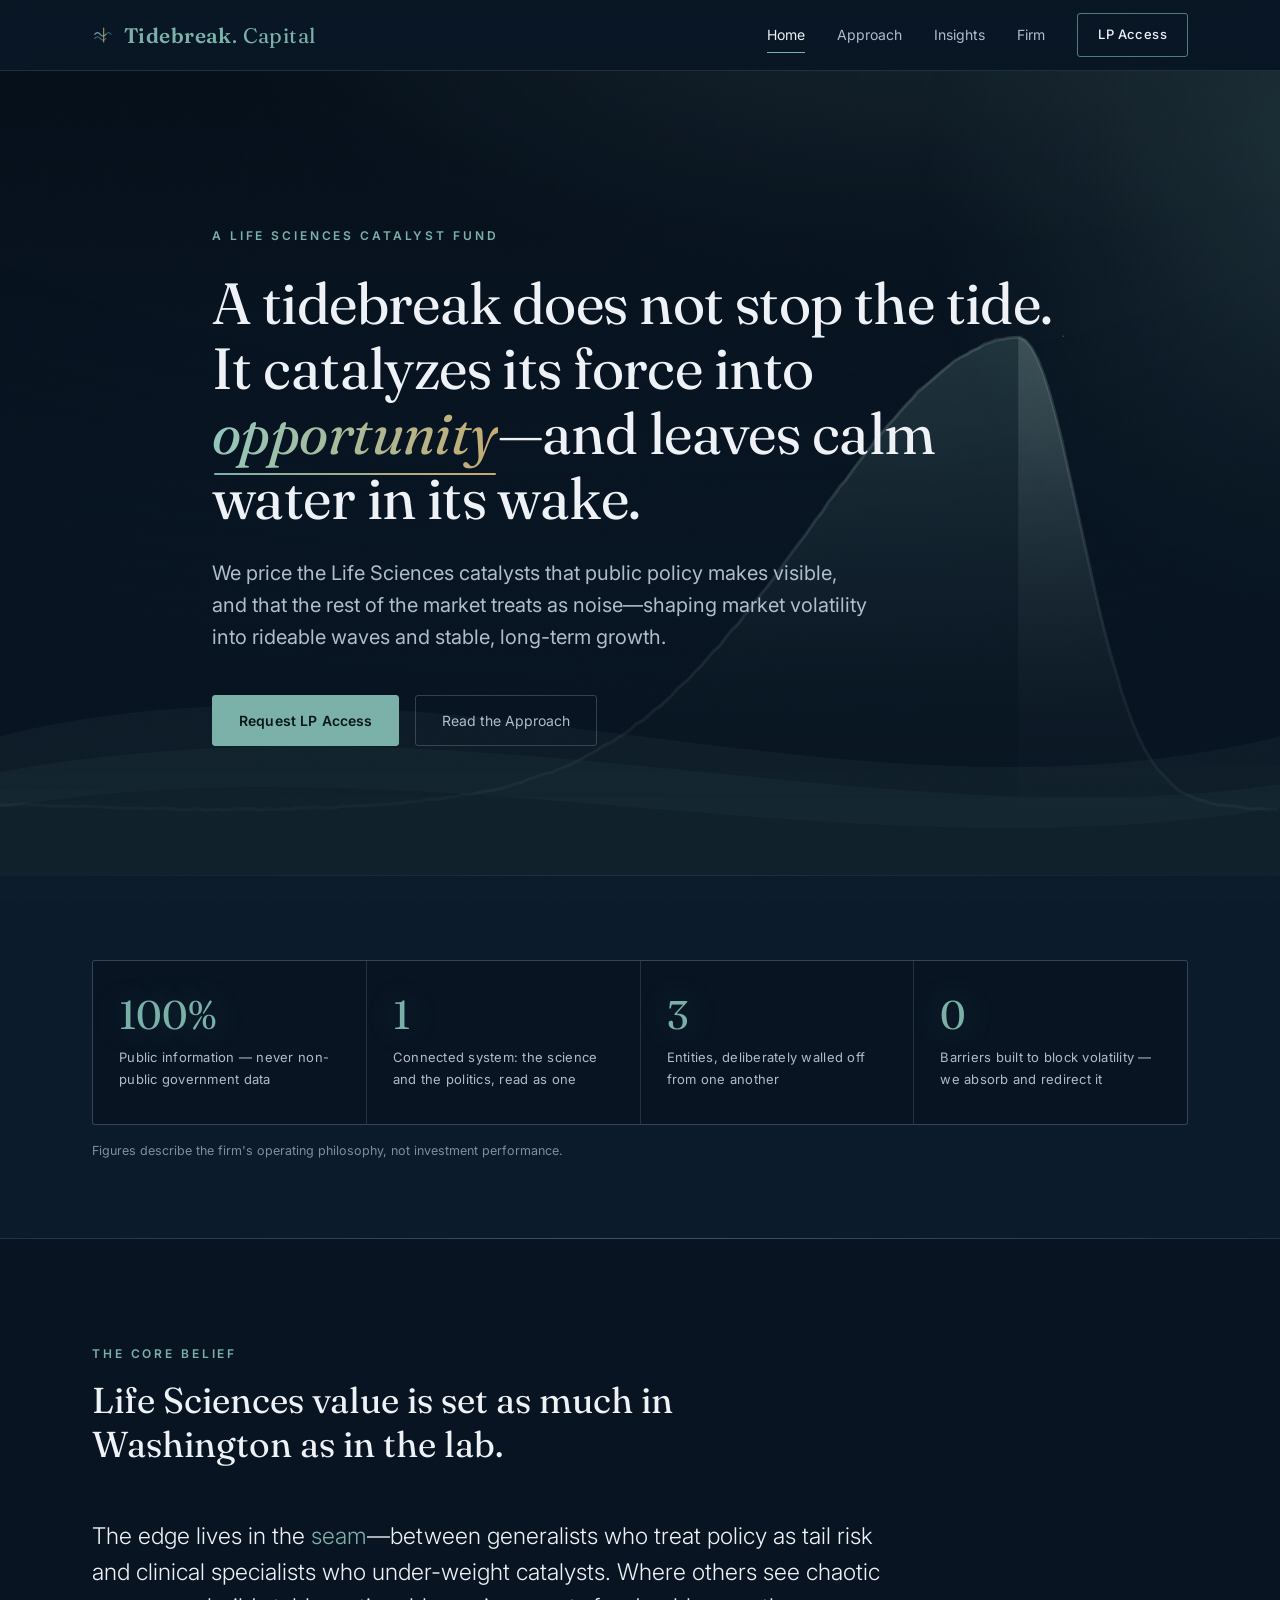
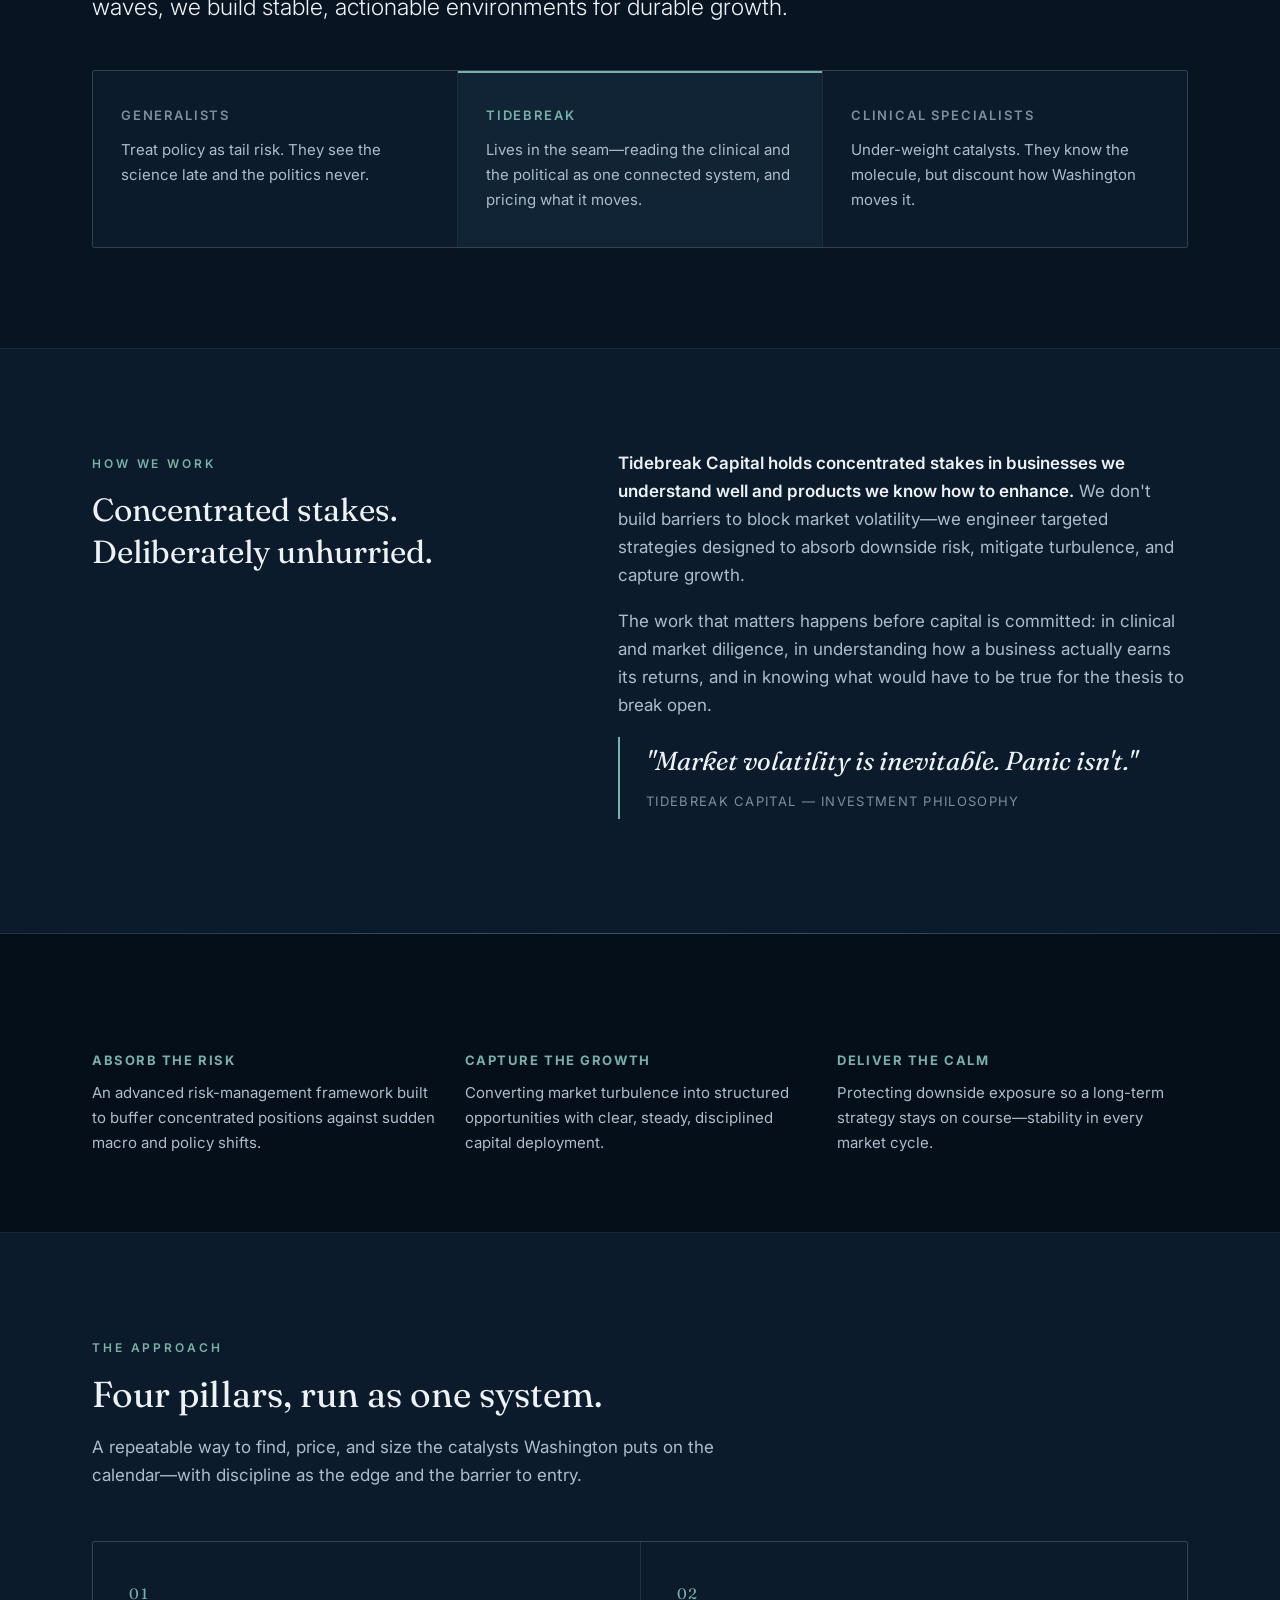
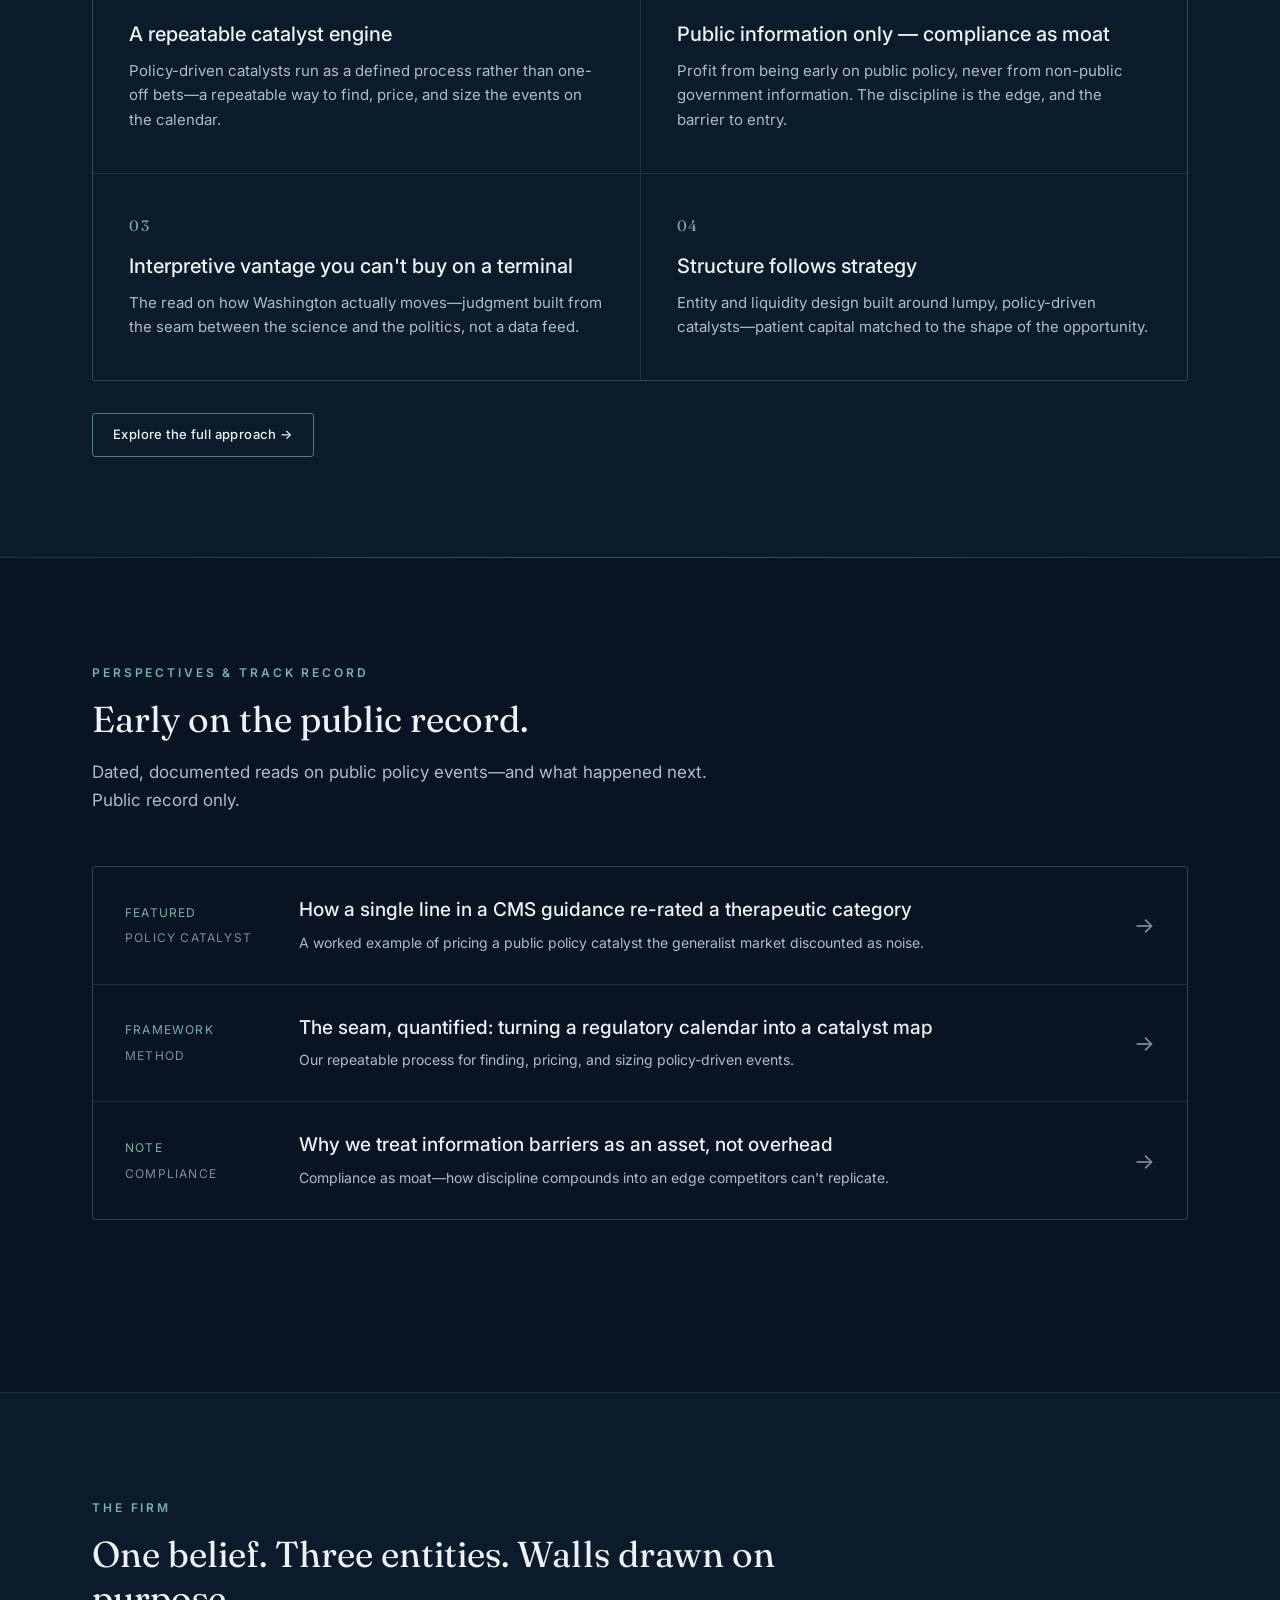
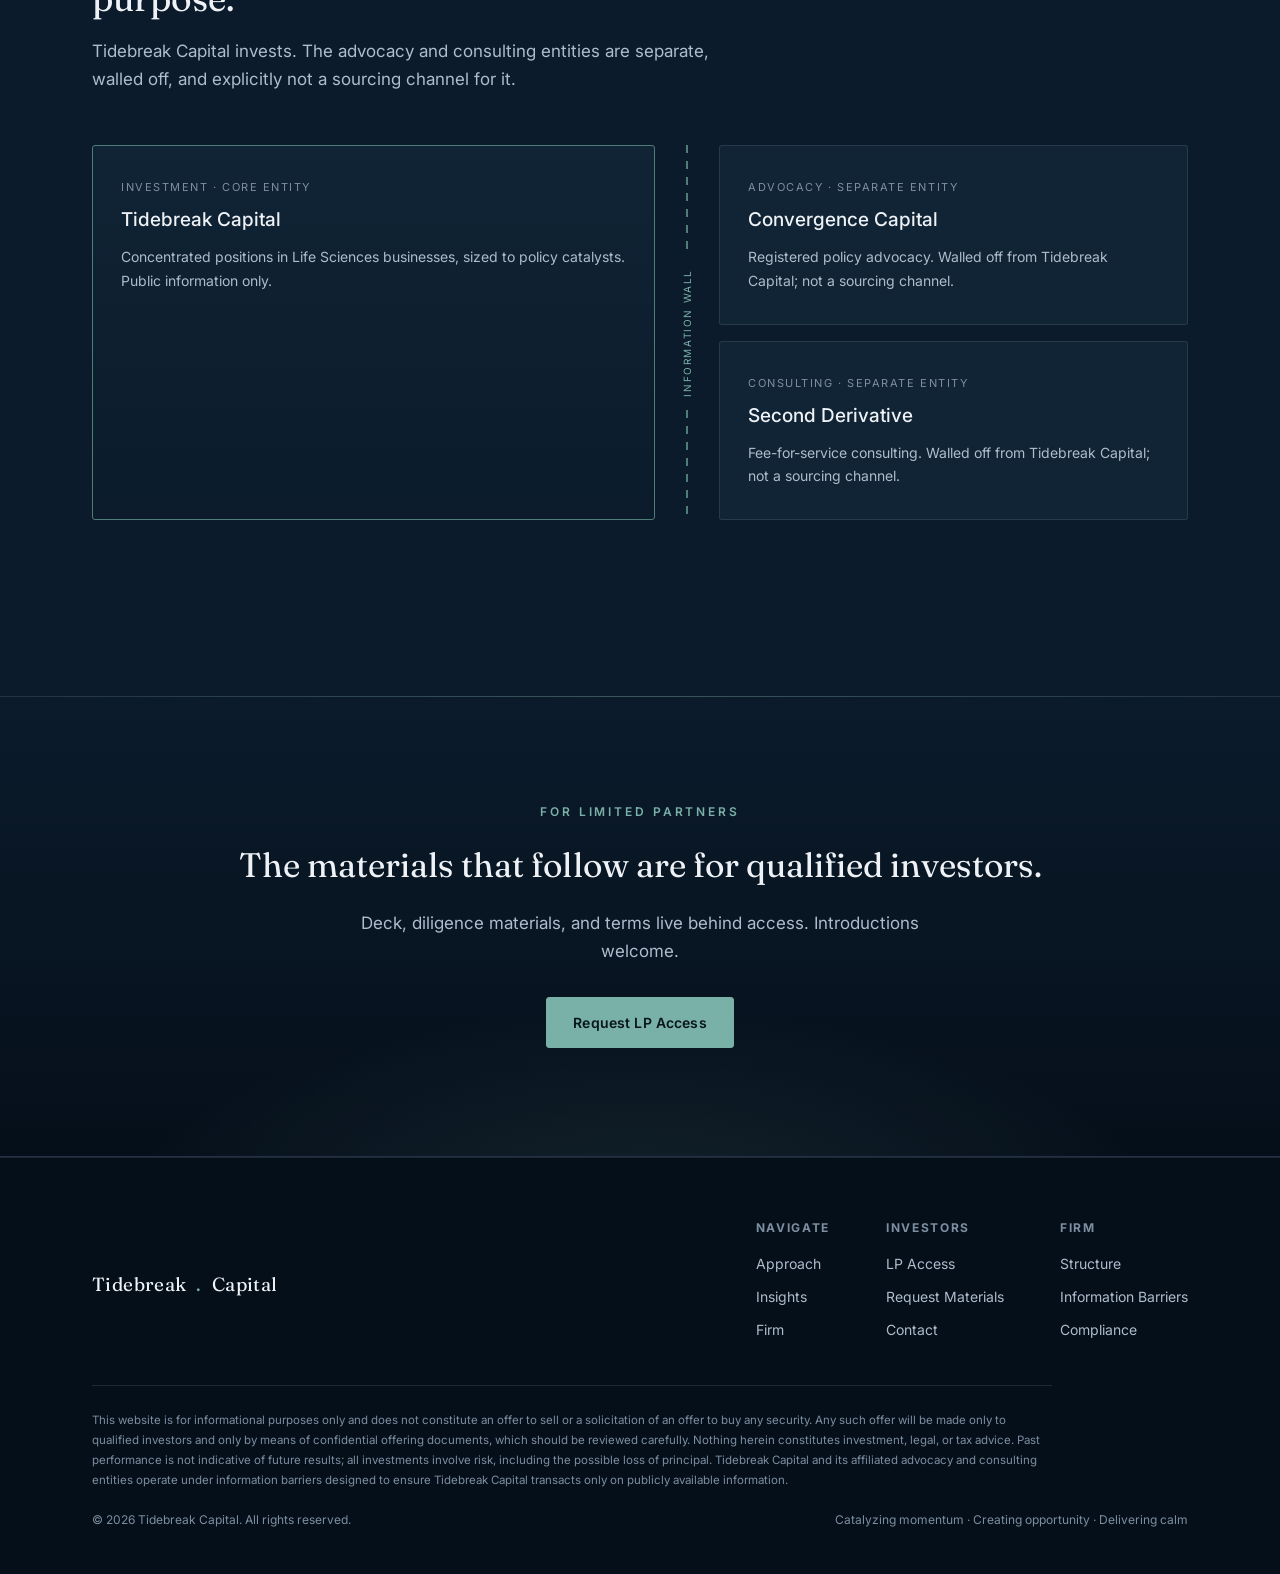
==== commit f4f7ad86: "Improve wave shape and break: real wave silhouette, no floating bubble - Remove the floating foam el" ====
--- a/index.html
+++ b/index.html
@@ -9,7 +9,7 @@
 <link rel="preconnect" href="https://fonts.googleapis.com">
 <link rel="preconnect" href="https://fonts.gstatic.com" crossorigin>
 <link href="https://fonts.googleapis.com/css2?family=Fraunces:ital,opsz,wght@0,9..144,300..600;1,9..144,300..500&family=Inter:wght@300;400;500;600&display=swap" rel="stylesheet">
-<link rel="stylesheet" href="styles.css?v=6">
+<link rel="stylesheet" href="styles.css?v=7">
 </head>
 <body>
 
@@ -285,6 +285,6 @@
   </div>
 </footer>
 
-<script src="site.js?v=6"></script>
+<script src="site.js?v=7"></script>
 </body>
 </html>
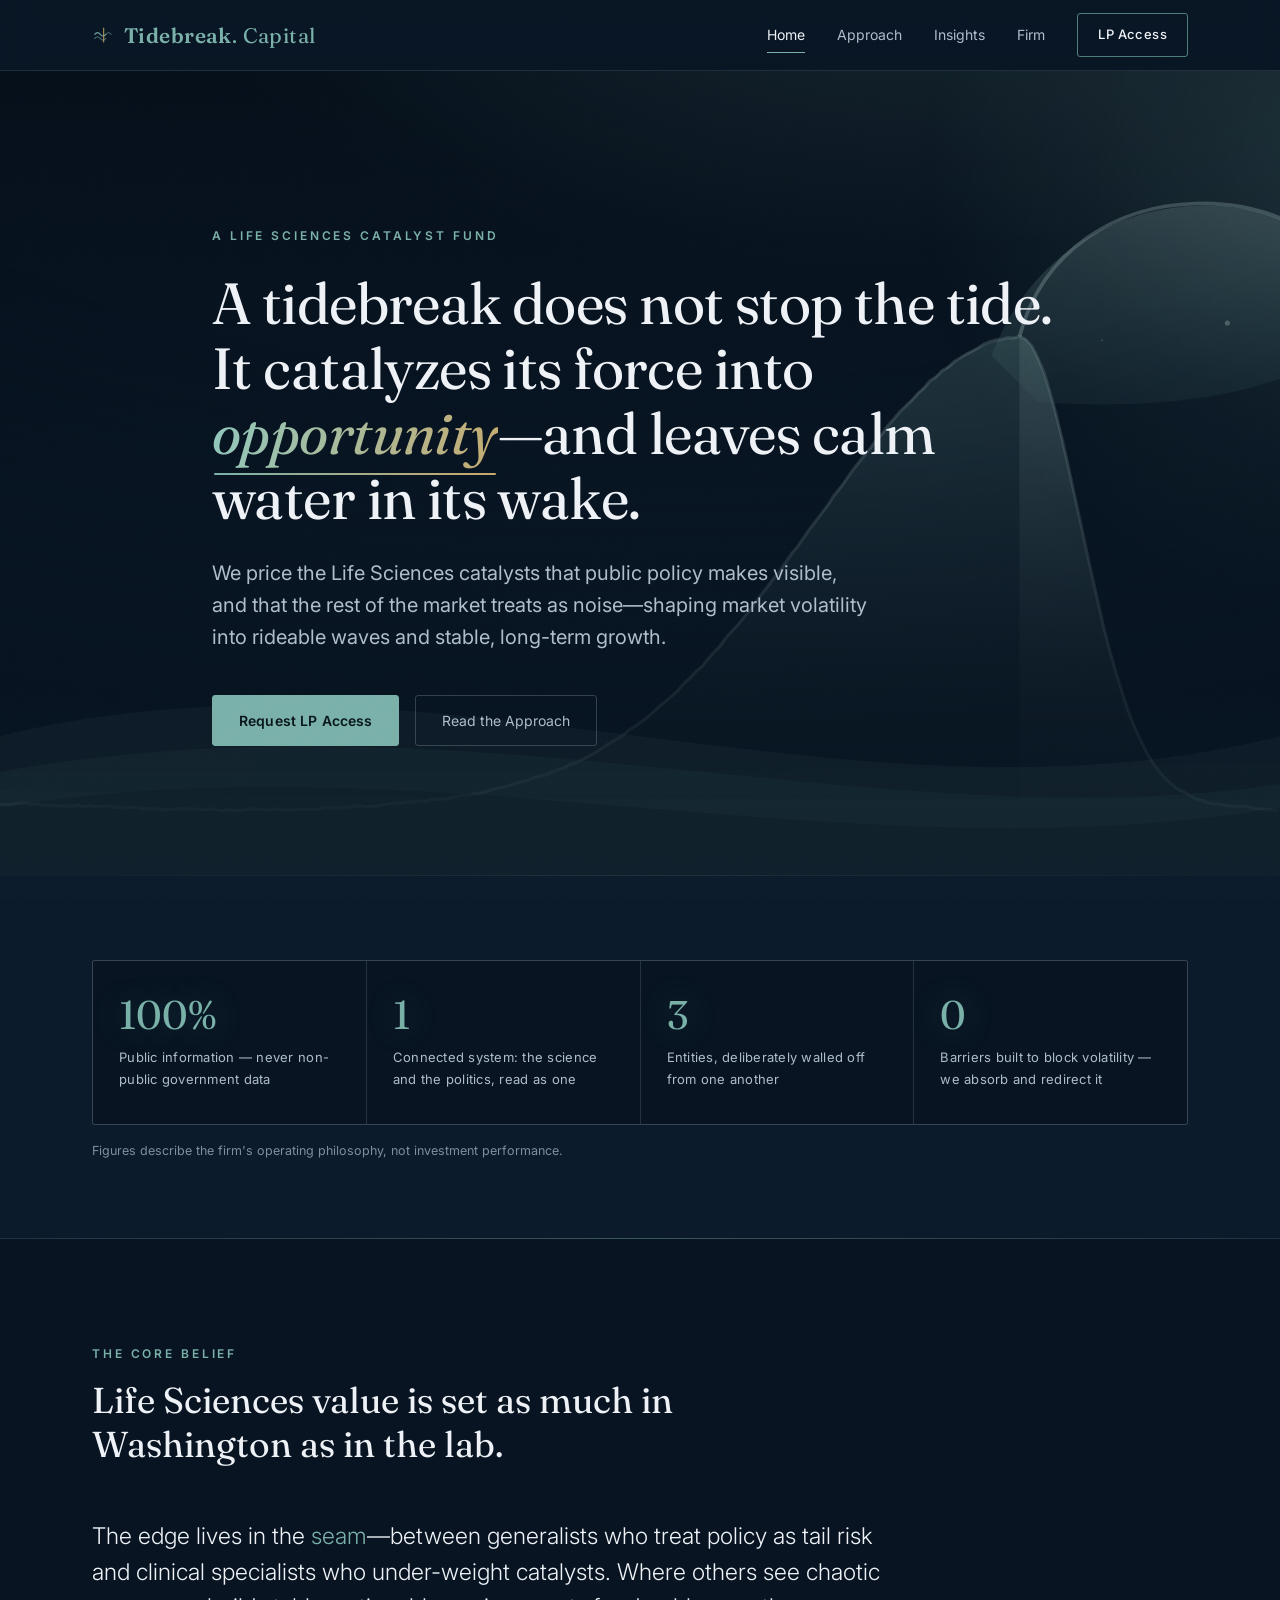
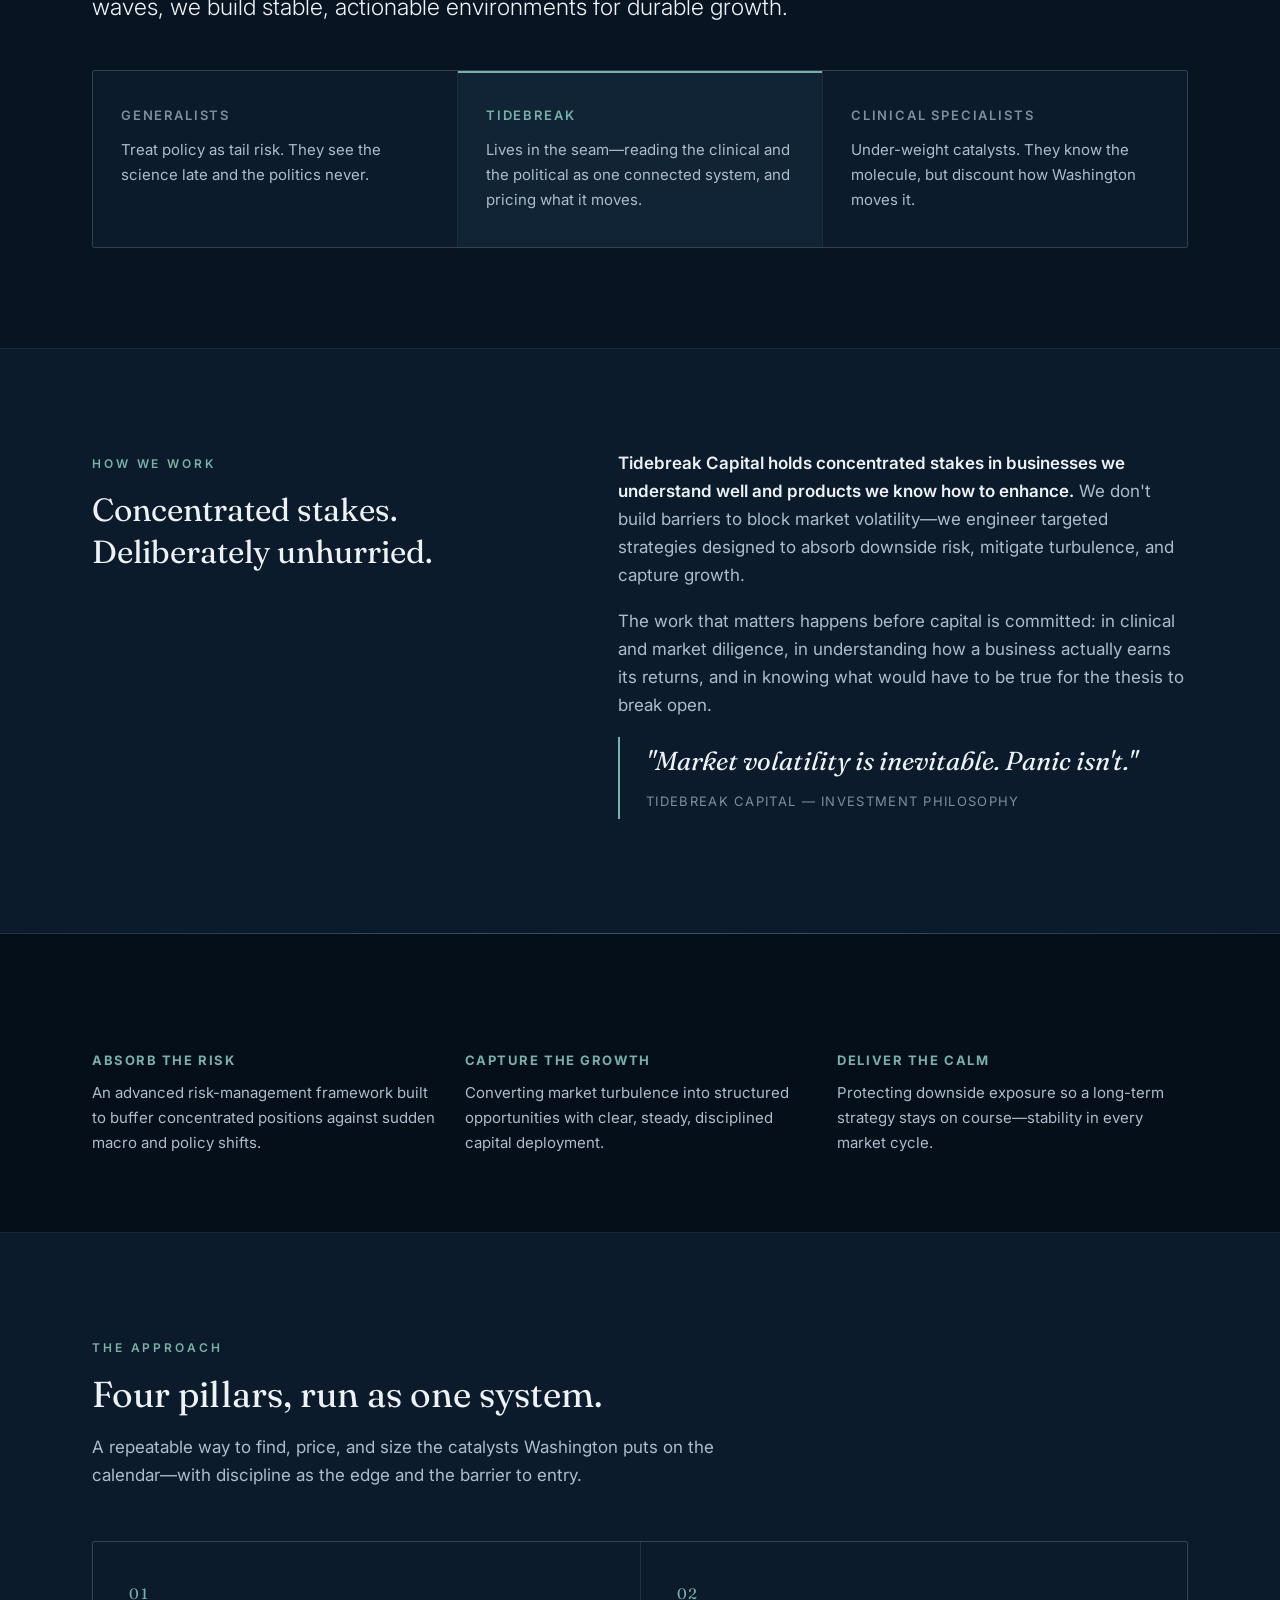
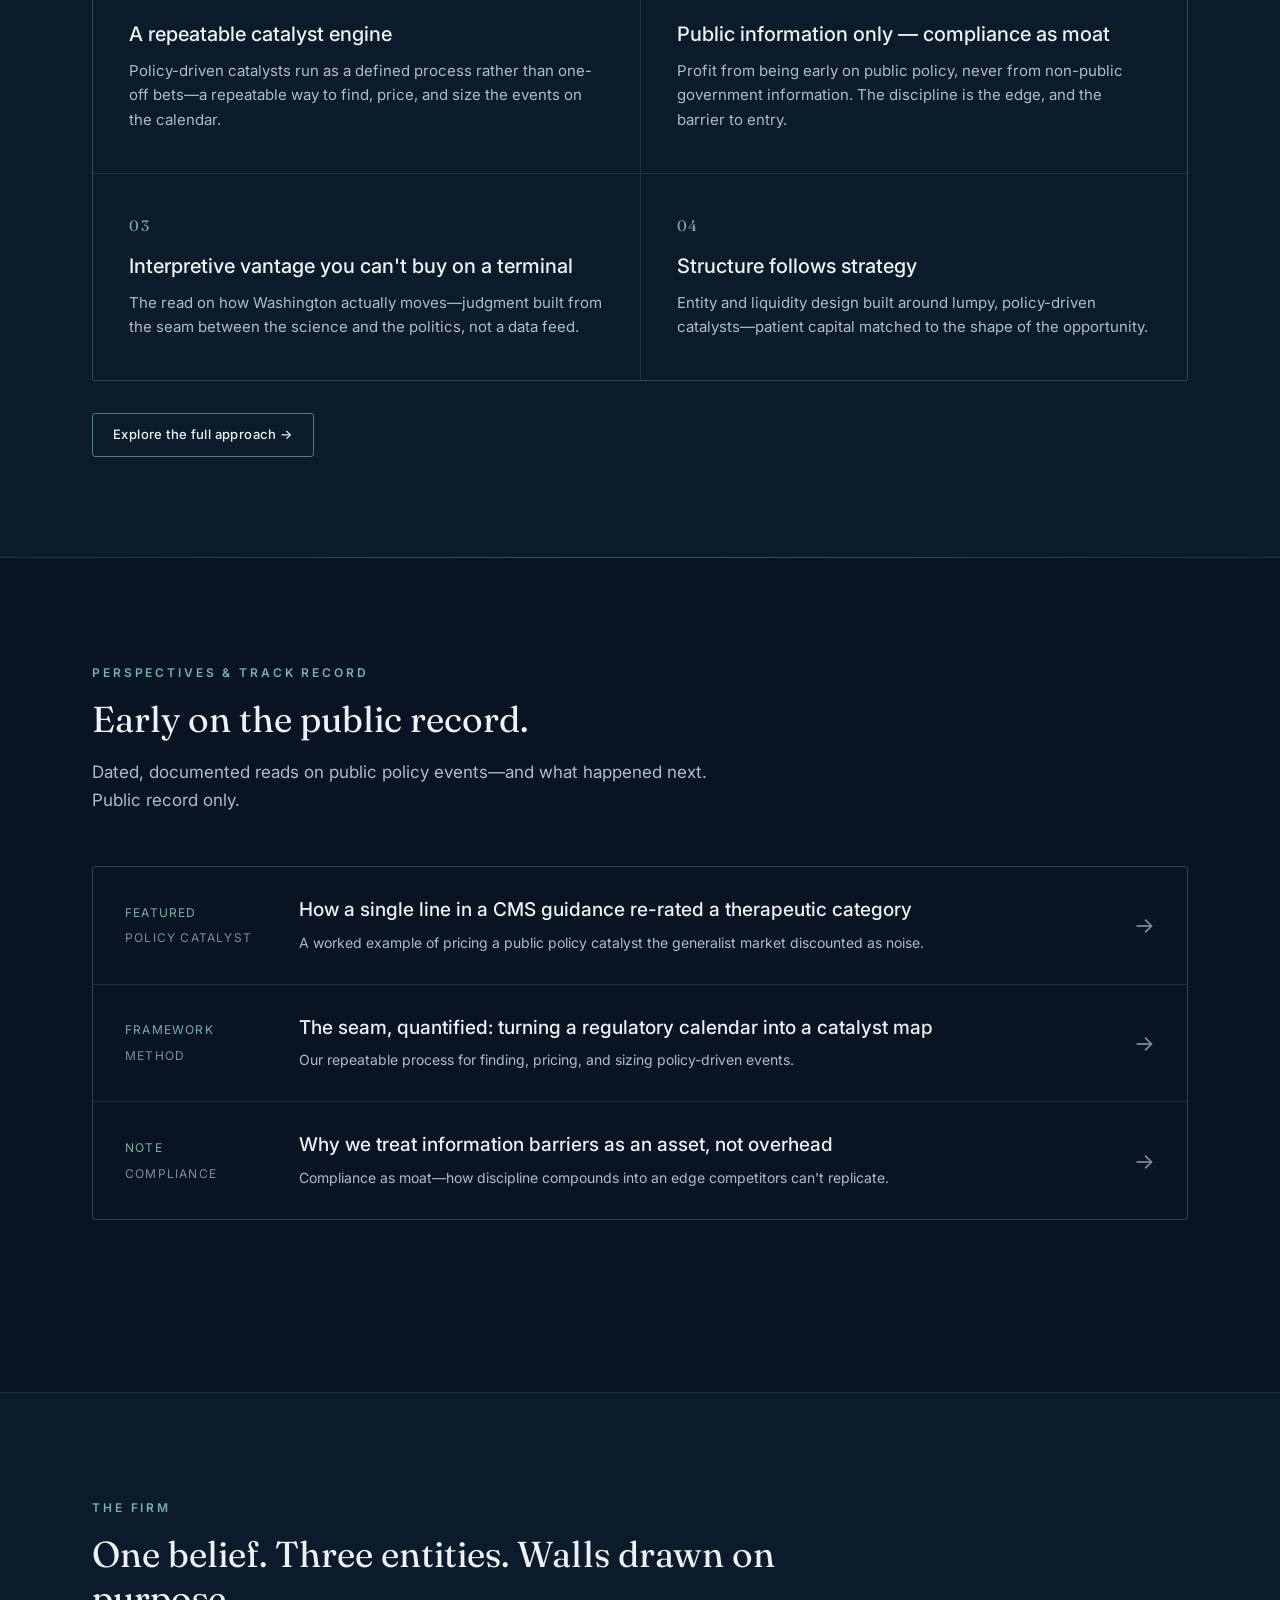
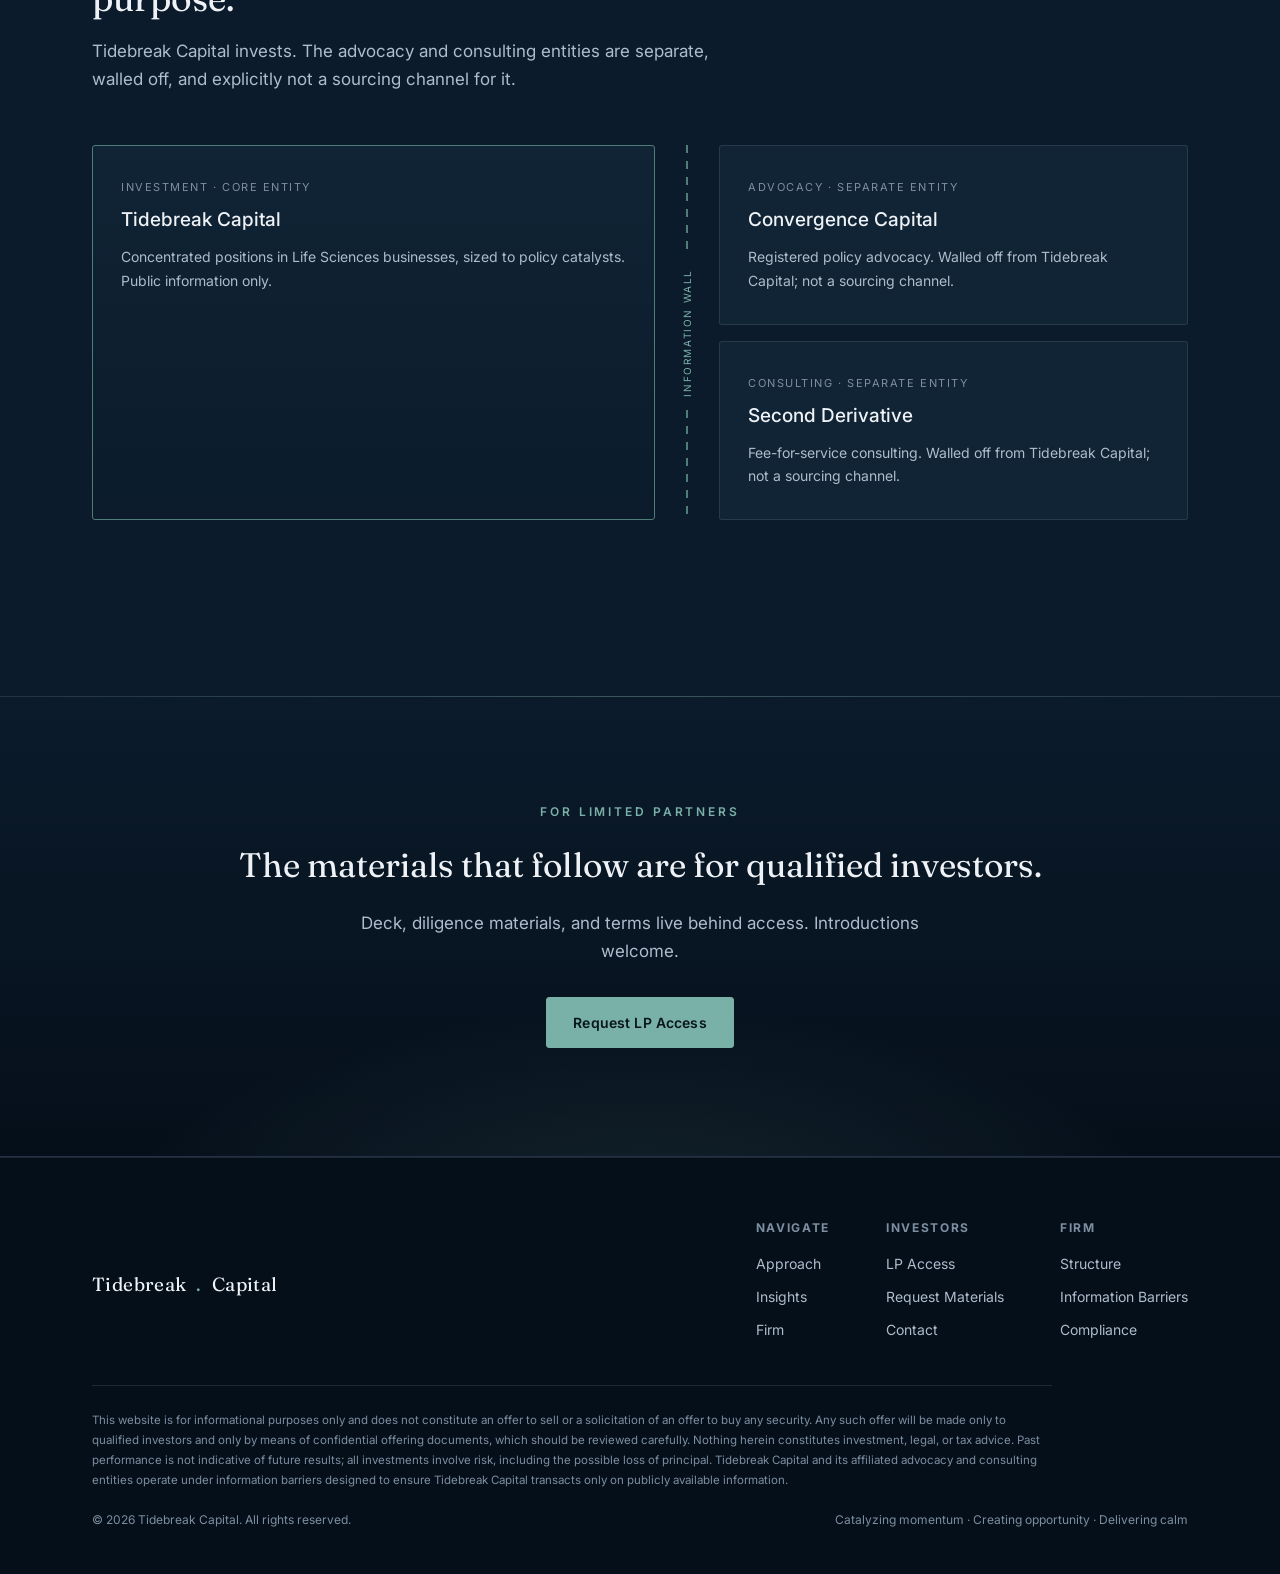
==== commit 69affa3a: "Wave now breaks like a plunging breaker: curling lip, forward collapse - Overhanging curl lip at the" ====
--- a/index.html
+++ b/index.html
@@ -9,7 +9,7 @@
 <link rel="preconnect" href="https://fonts.googleapis.com">
 <link rel="preconnect" href="https://fonts.gstatic.com" crossorigin>
 <link href="https://fonts.googleapis.com/css2?family=Fraunces:ital,opsz,wght@0,9..144,300..600;1,9..144,300..500&family=Inter:wght@300;400;500;600&display=swap" rel="stylesheet">
-<link rel="stylesheet" href="styles.css?v=7">
+<link rel="stylesheet" href="styles.css?v=8">
 </head>
 <body>
 
@@ -285,6 +285,6 @@
   </div>
 </footer>
 
-<script src="site.js?v=7"></script>
+<script src="site.js?v=8"></script>
 </body>
 </html>
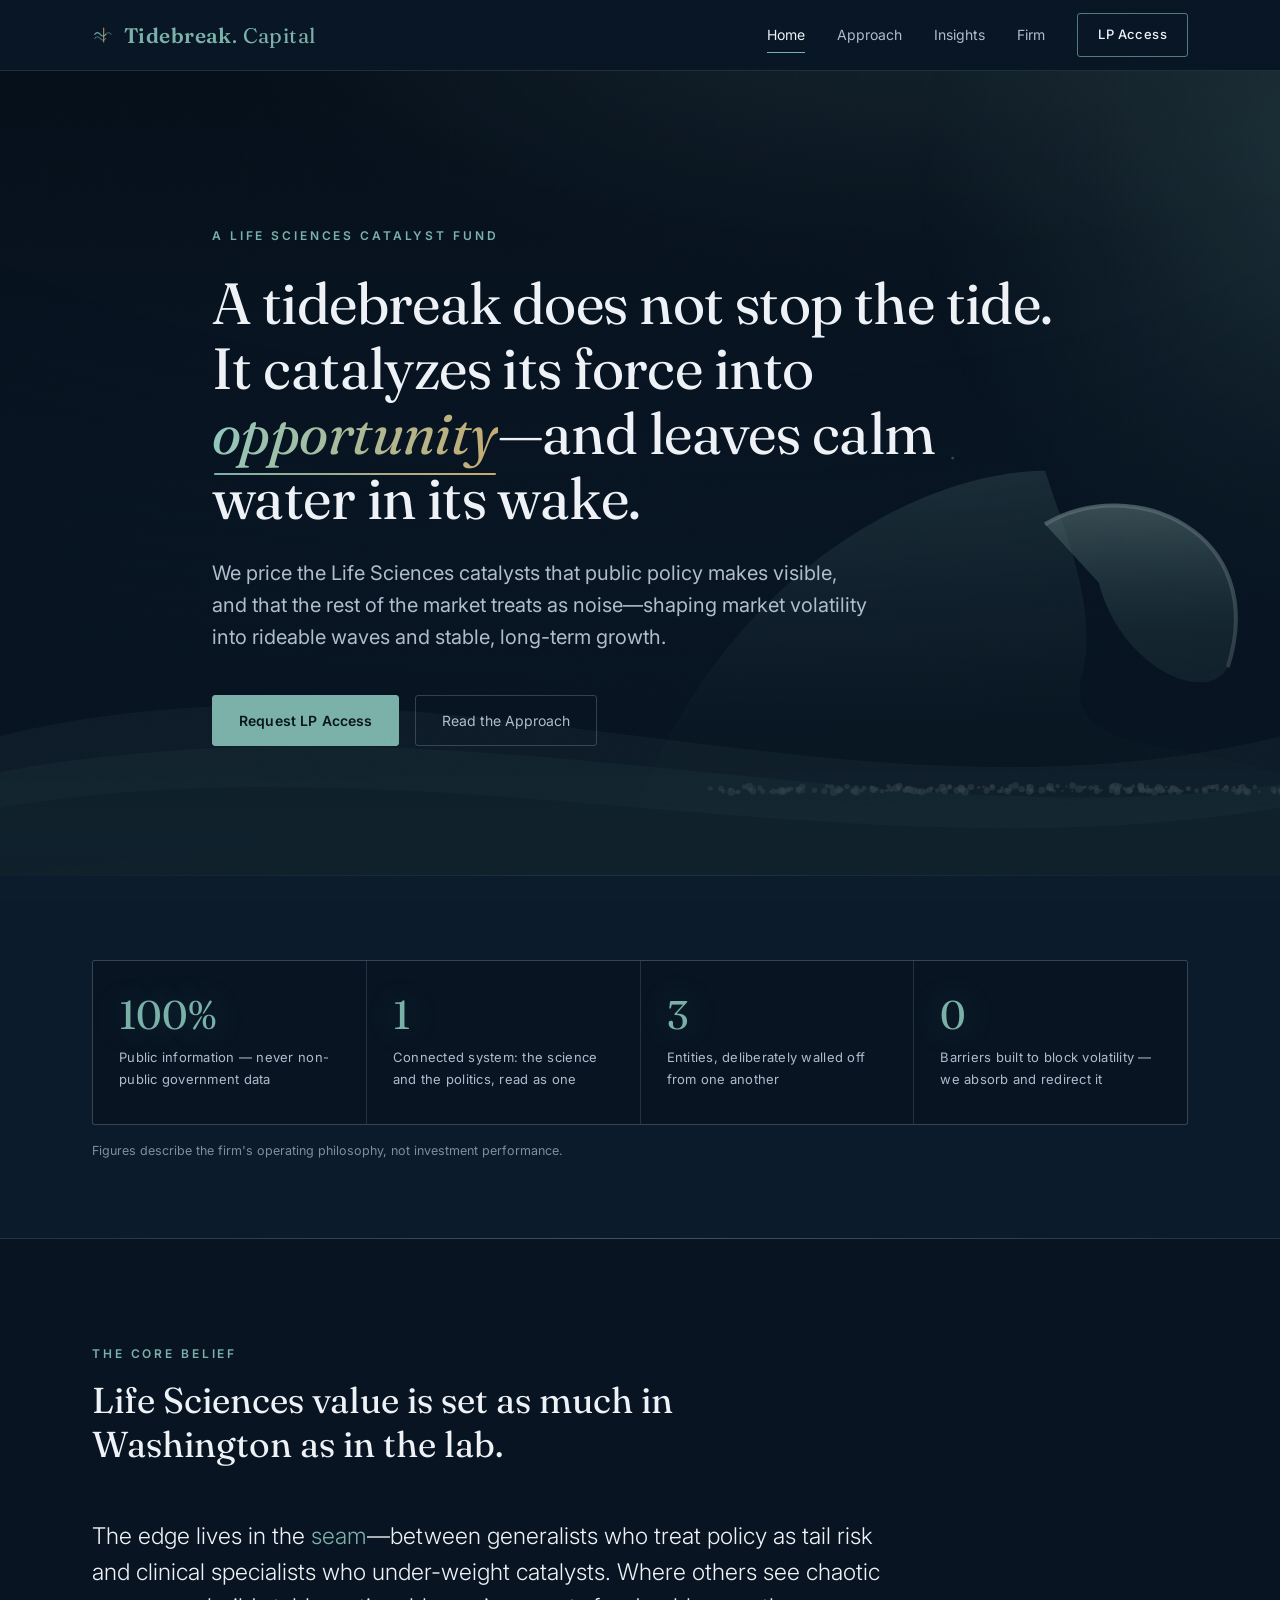
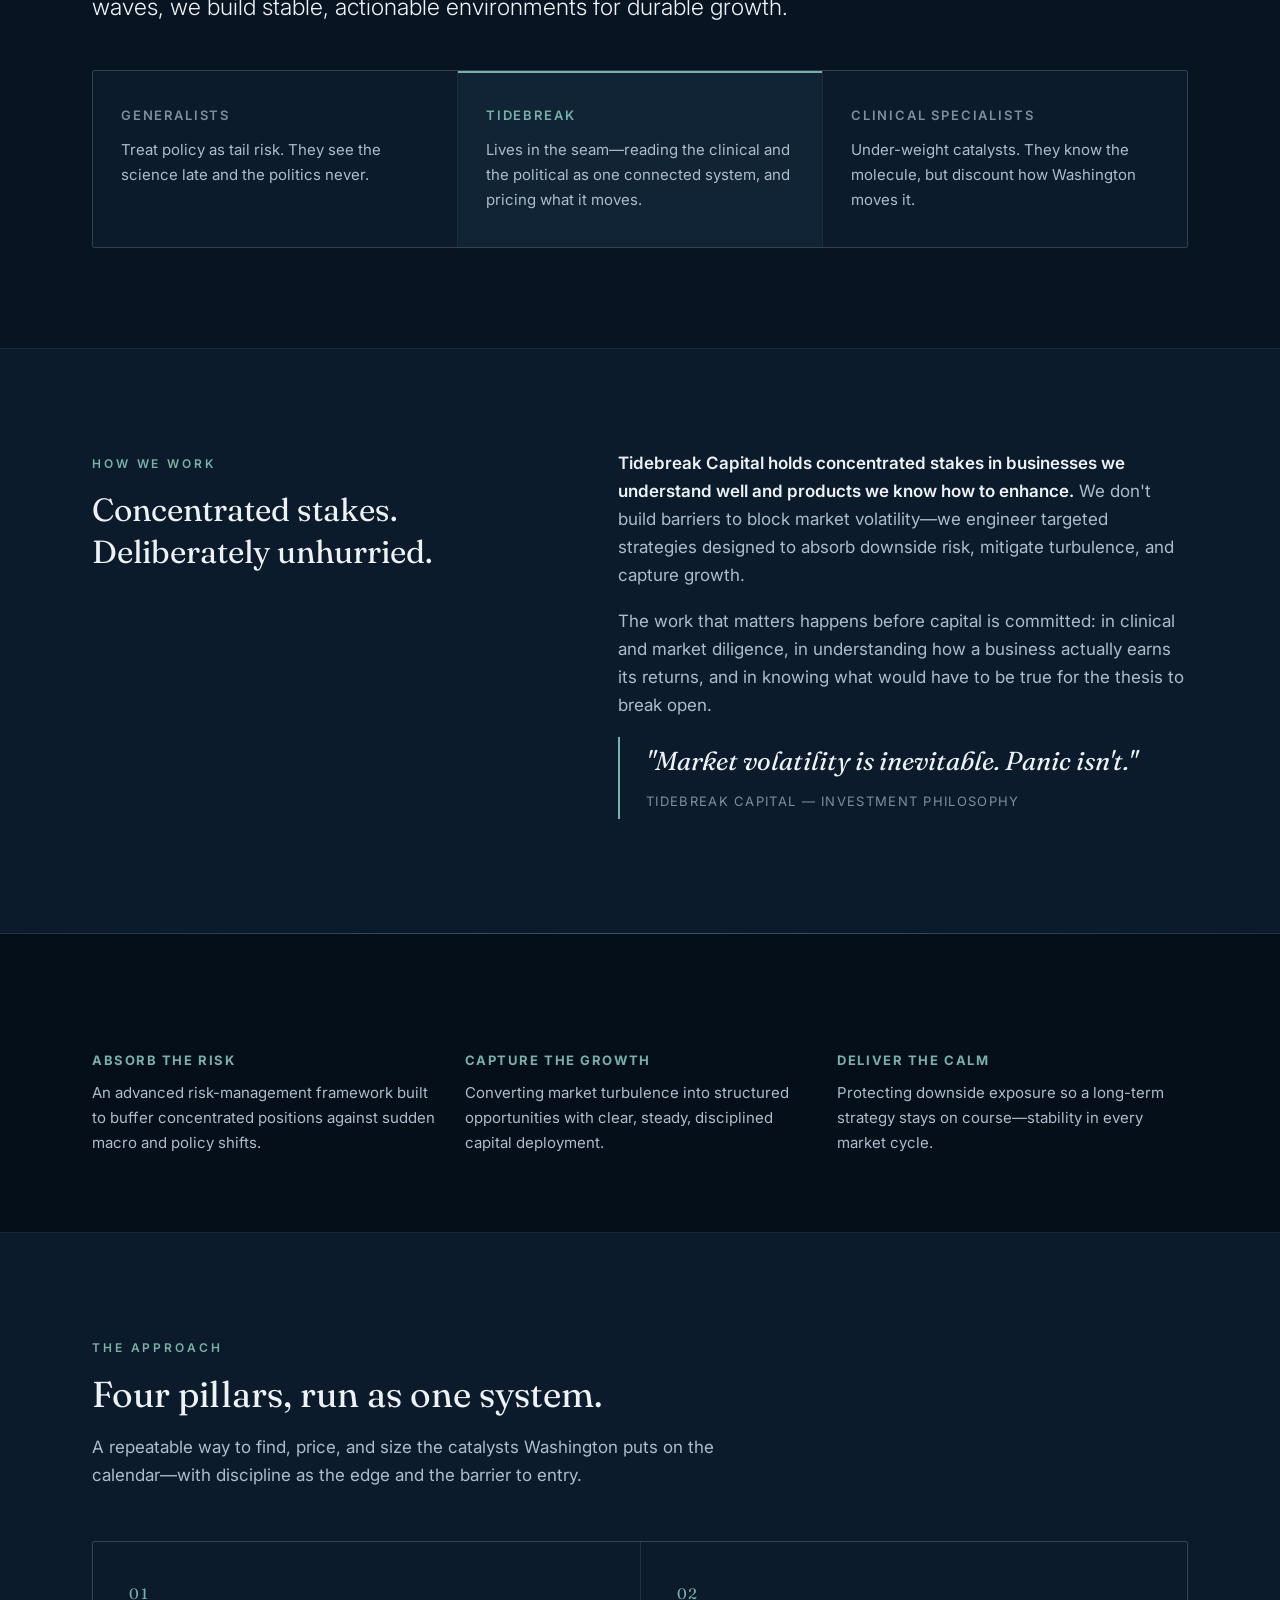
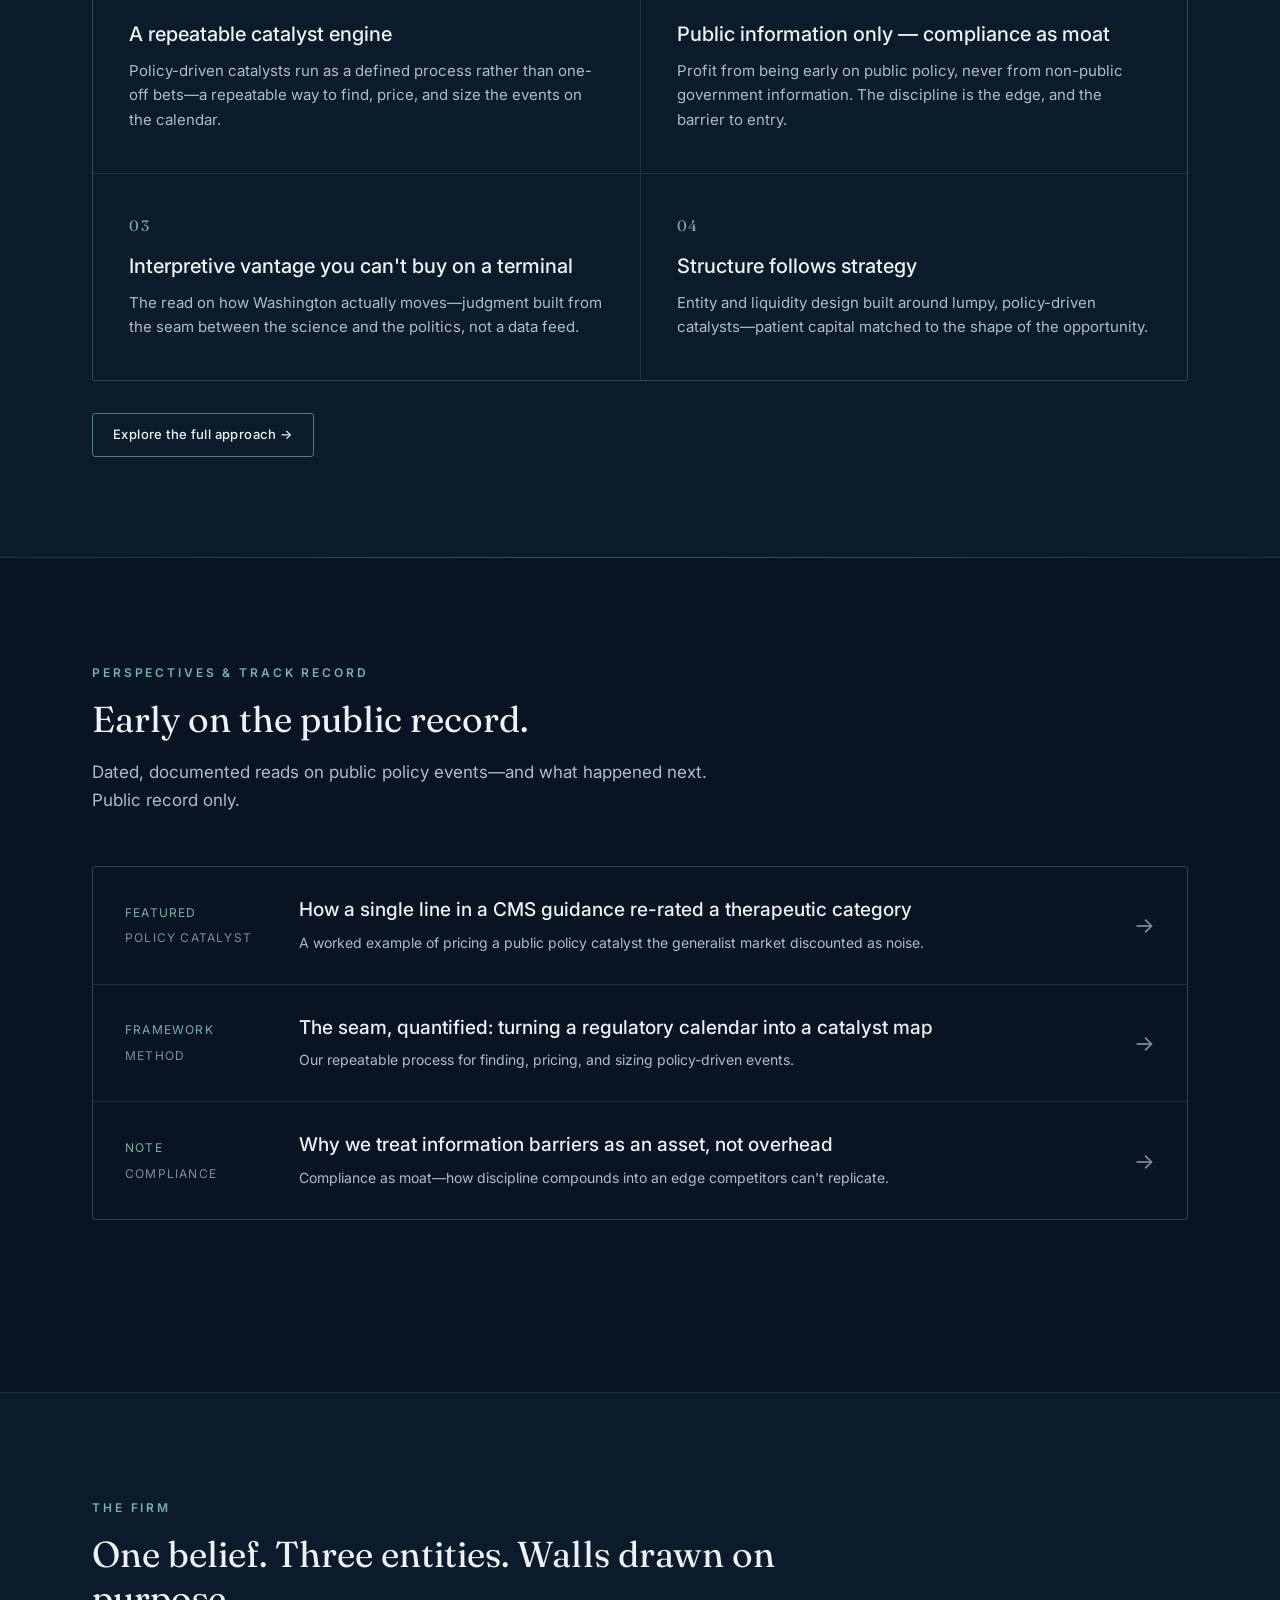
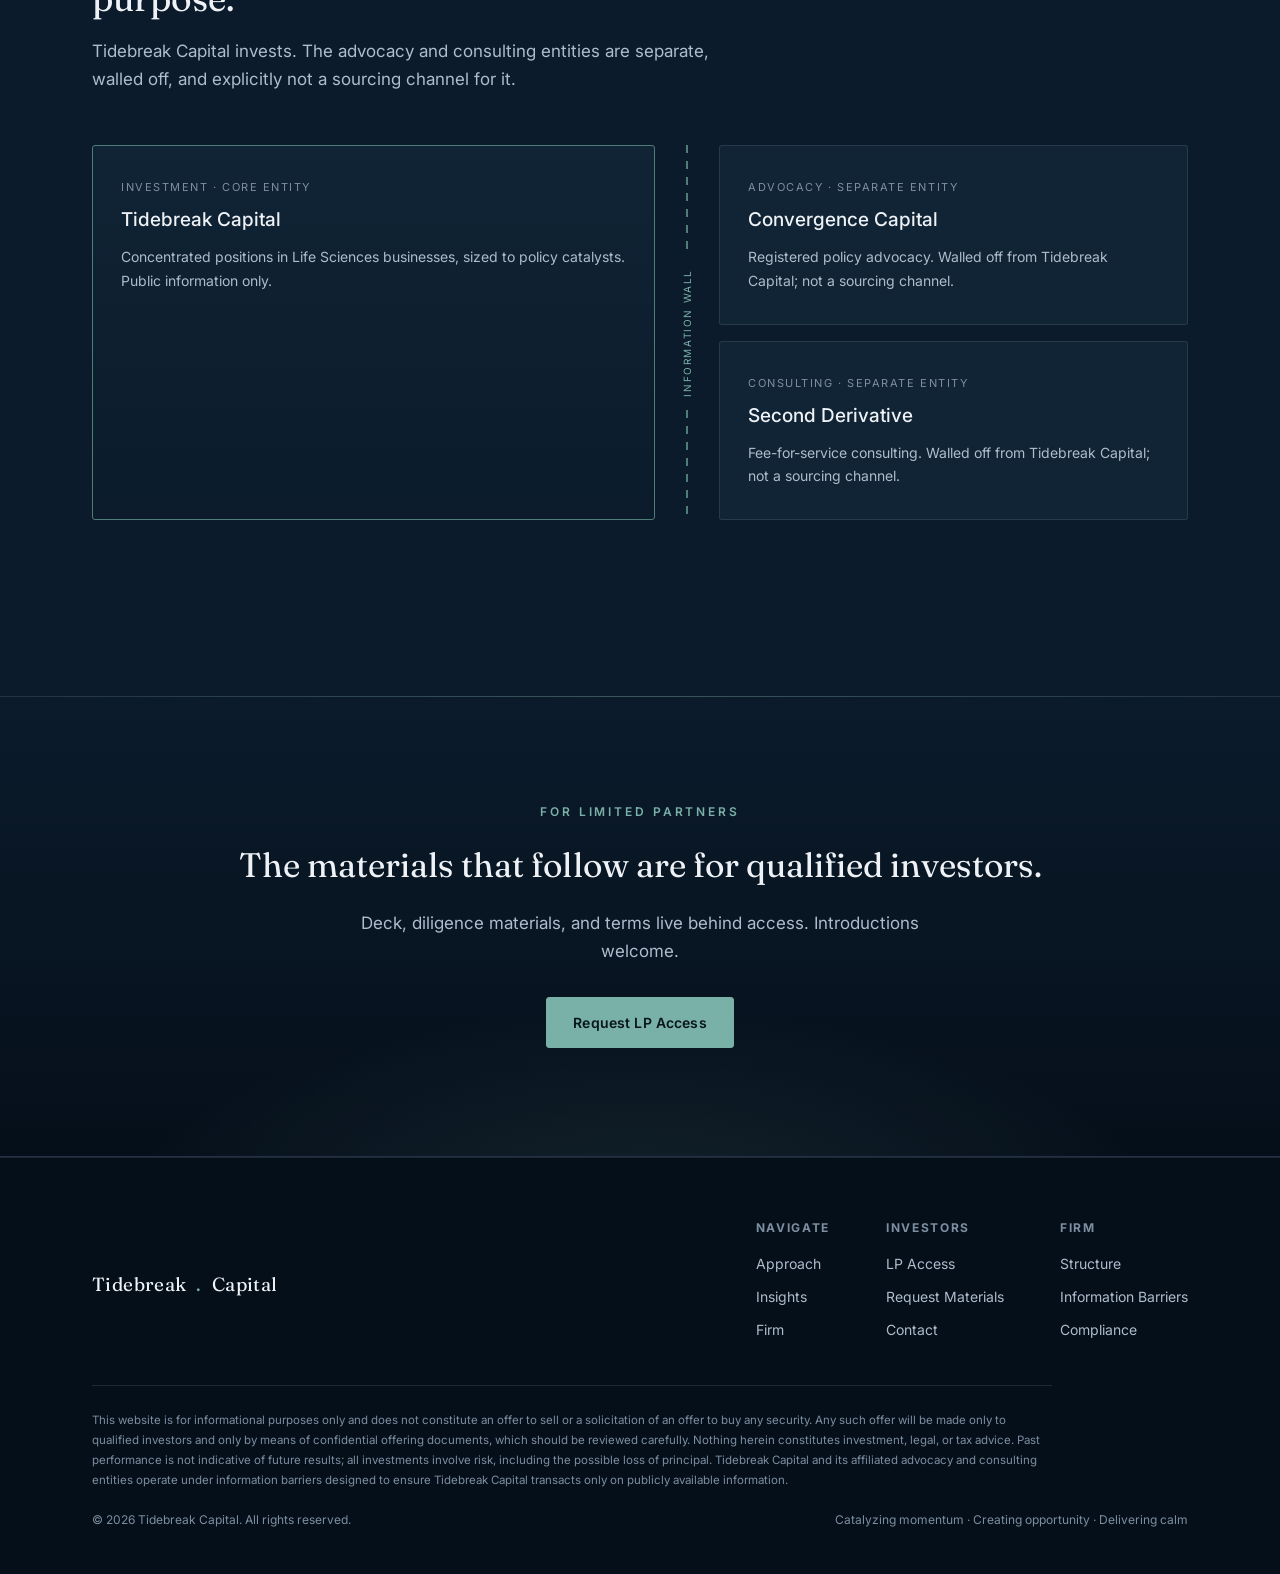
==== commit ed6f64a8: "Rebuild the wave as a proper curling breaker (bezier silhouette) Replace the gaussian-hump-plus-blob" ====
--- a/index.html
+++ b/index.html
@@ -9,7 +9,7 @@
 <link rel="preconnect" href="https://fonts.googleapis.com">
 <link rel="preconnect" href="https://fonts.gstatic.com" crossorigin>
 <link href="https://fonts.googleapis.com/css2?family=Fraunces:ital,opsz,wght@0,9..144,300..600;1,9..144,300..500&family=Inter:wght@300;400;500;600&display=swap" rel="stylesheet">
-<link rel="stylesheet" href="styles.css?v=8">
+<link rel="stylesheet" href="styles.css?v=9">
 </head>
 <body>
 
@@ -285,6 +285,6 @@
   </div>
 </footer>
 
-<script src="site.js?v=8"></script>
+<script src="site.js?v=9"></script>
 </body>
 </html>
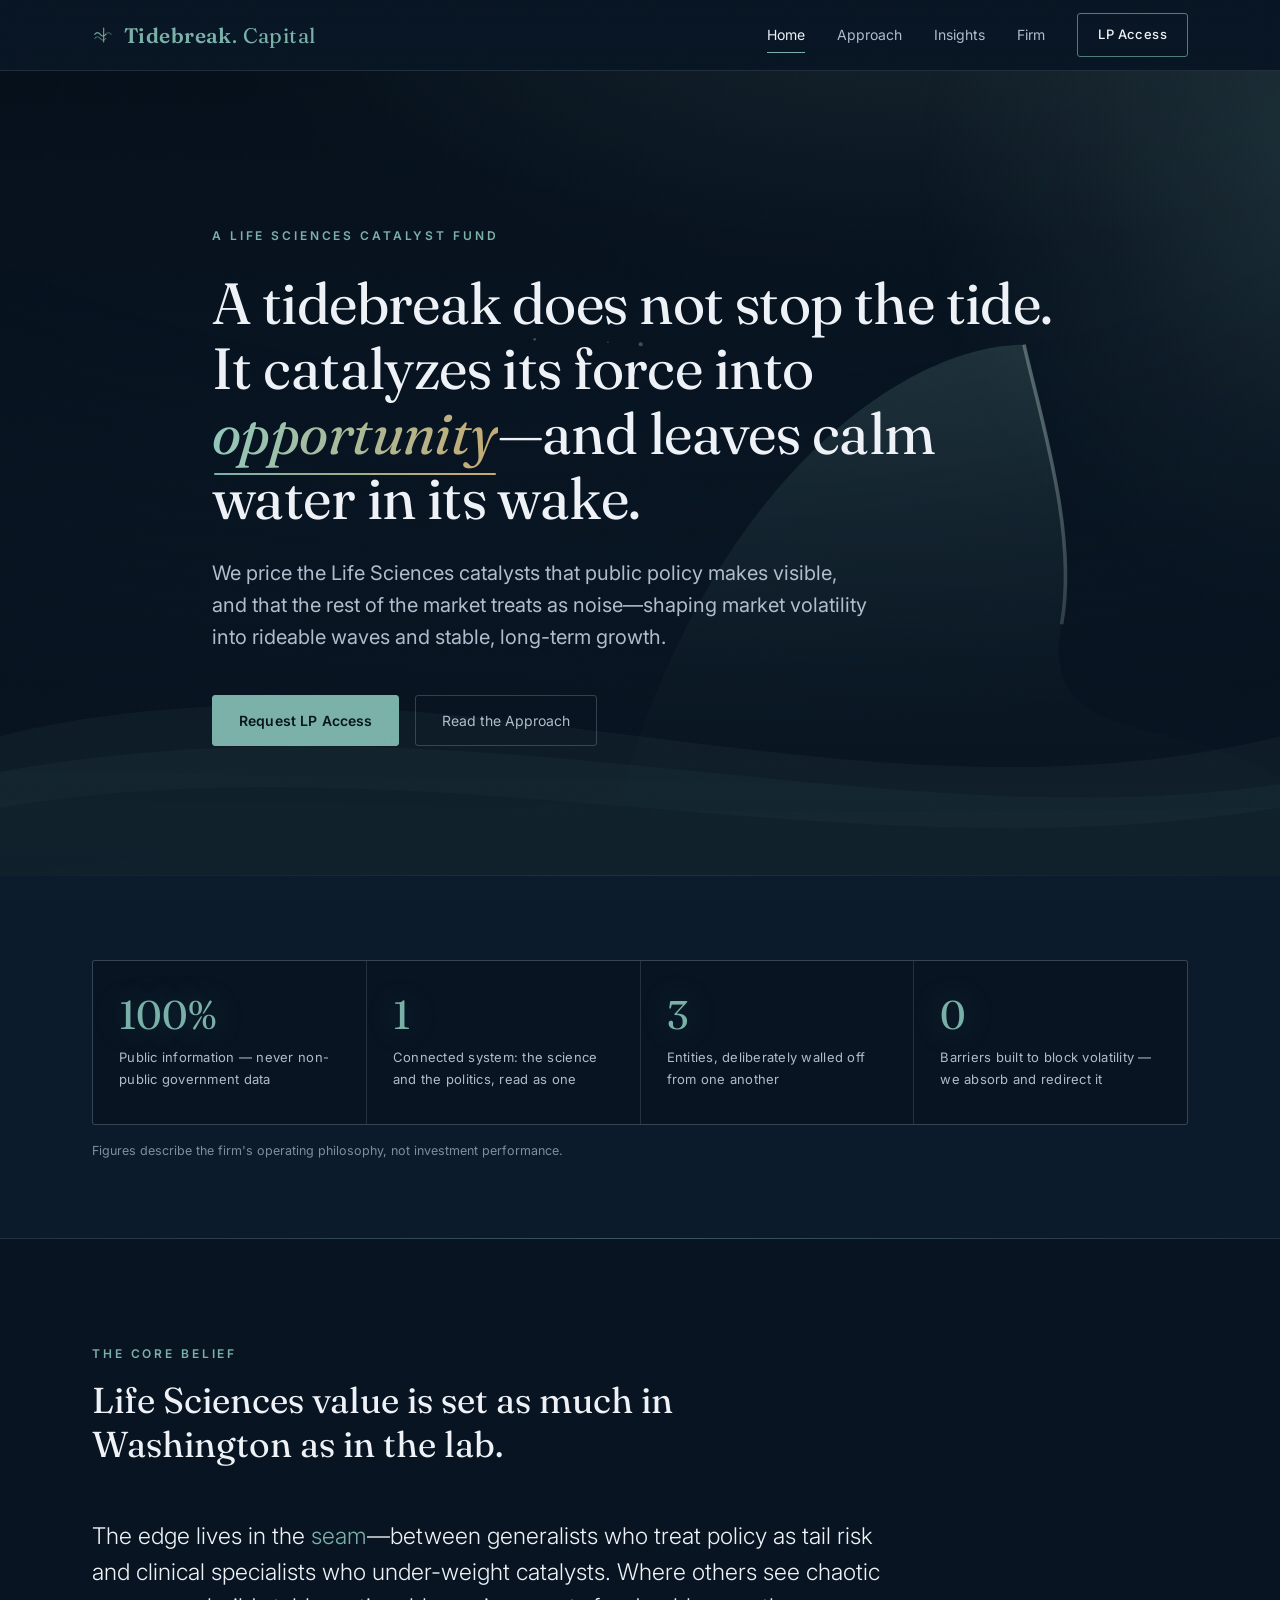
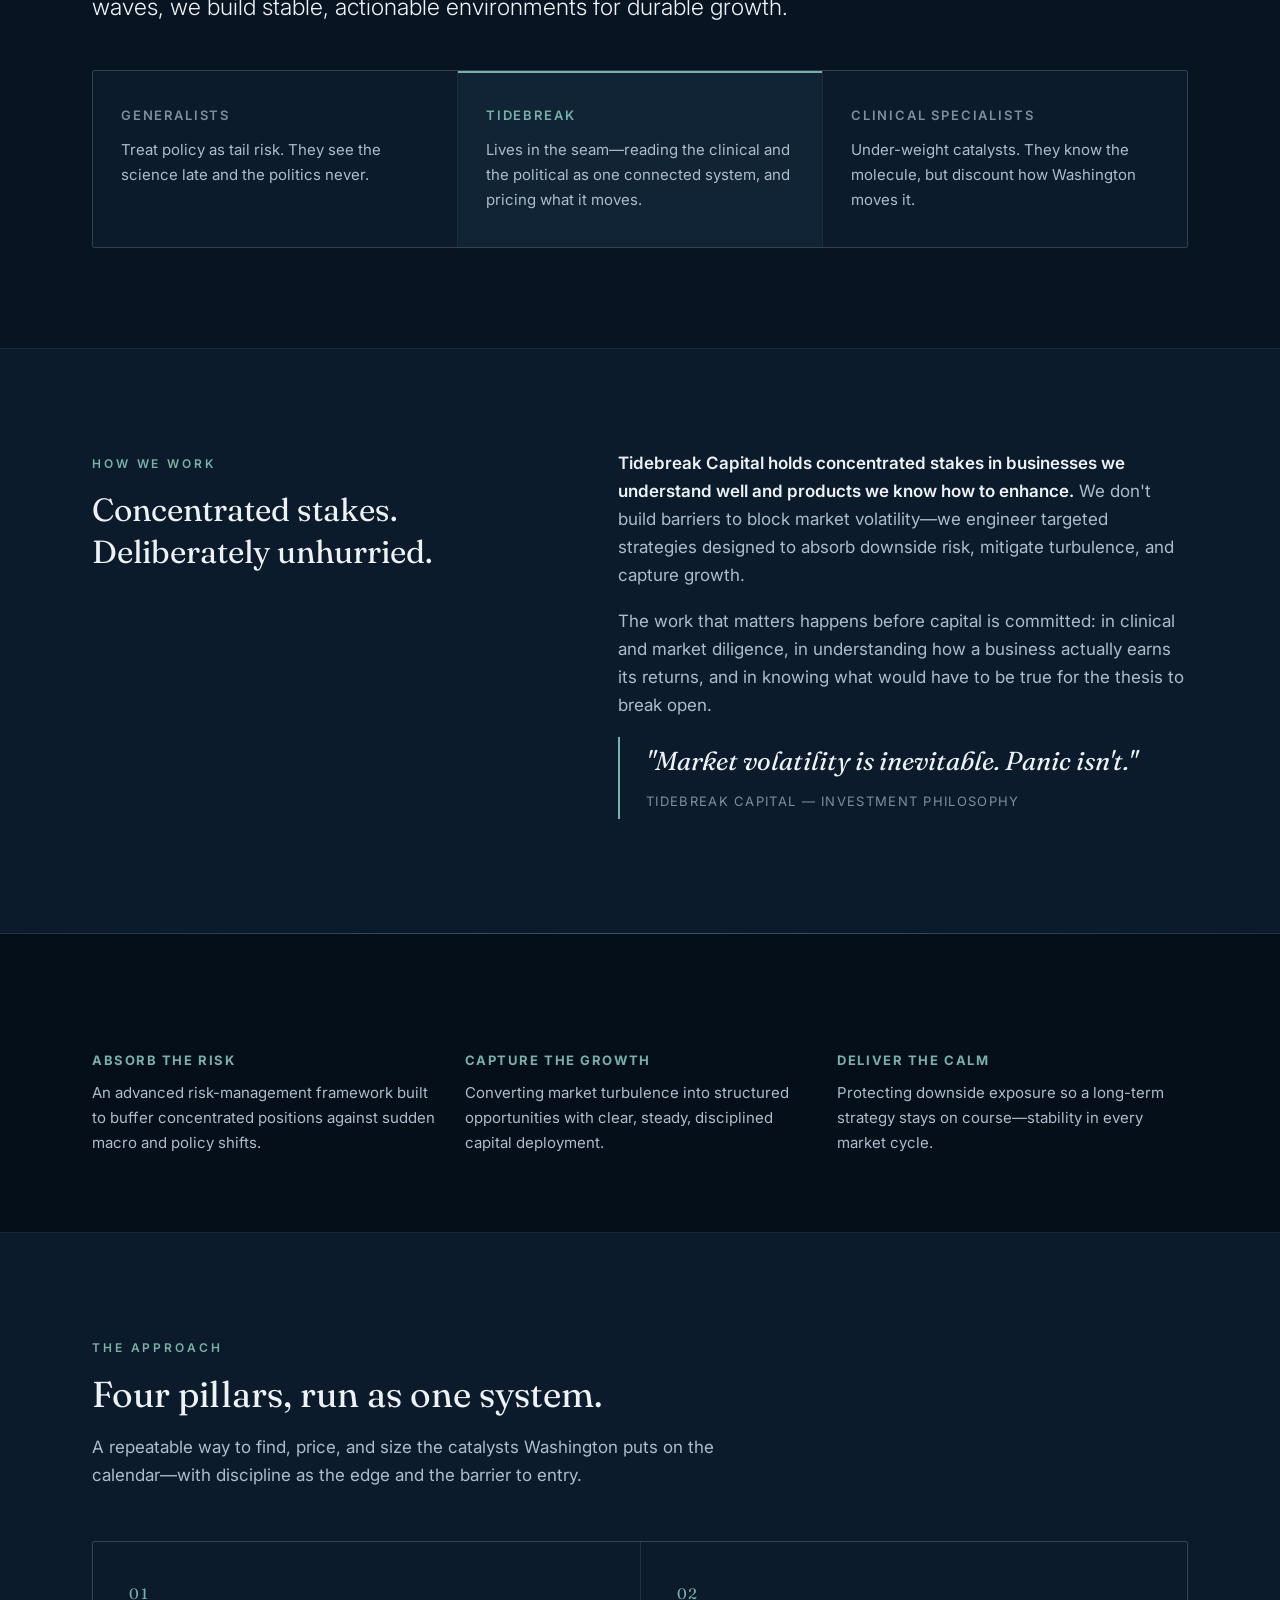
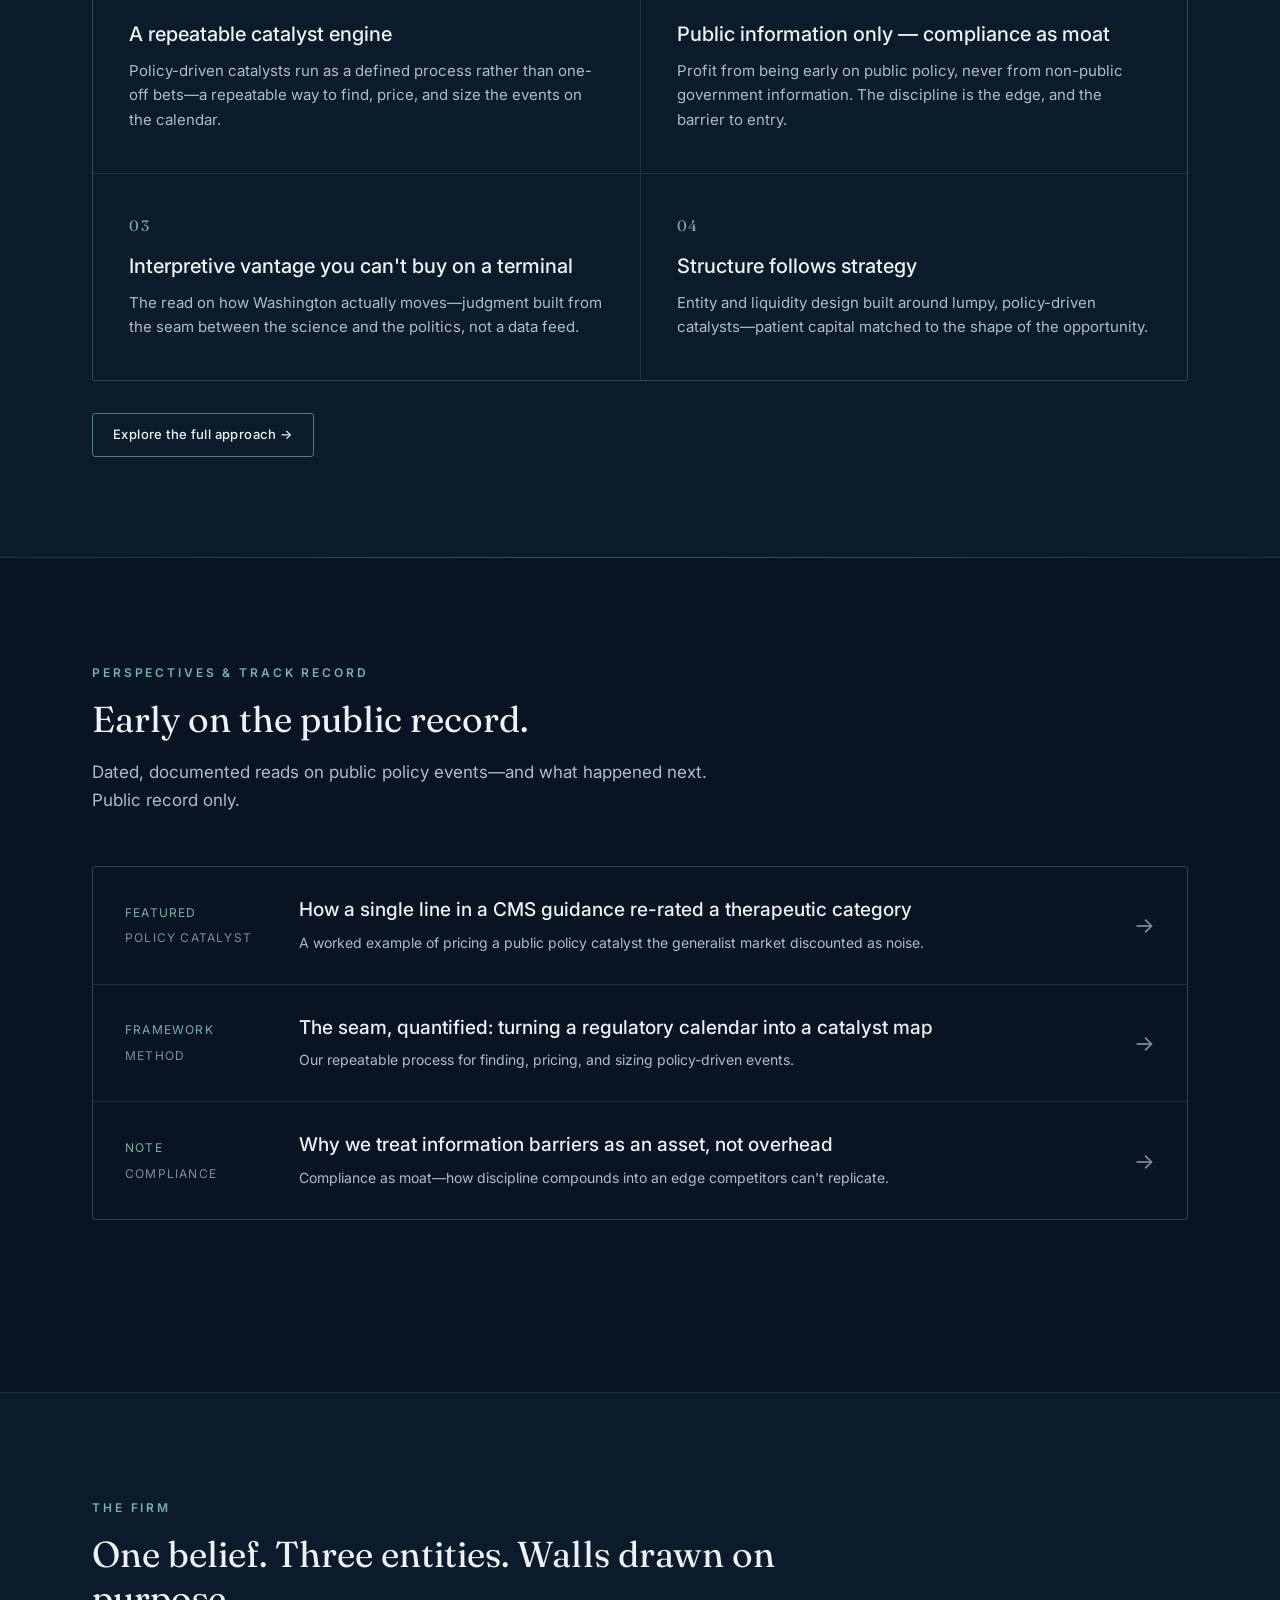
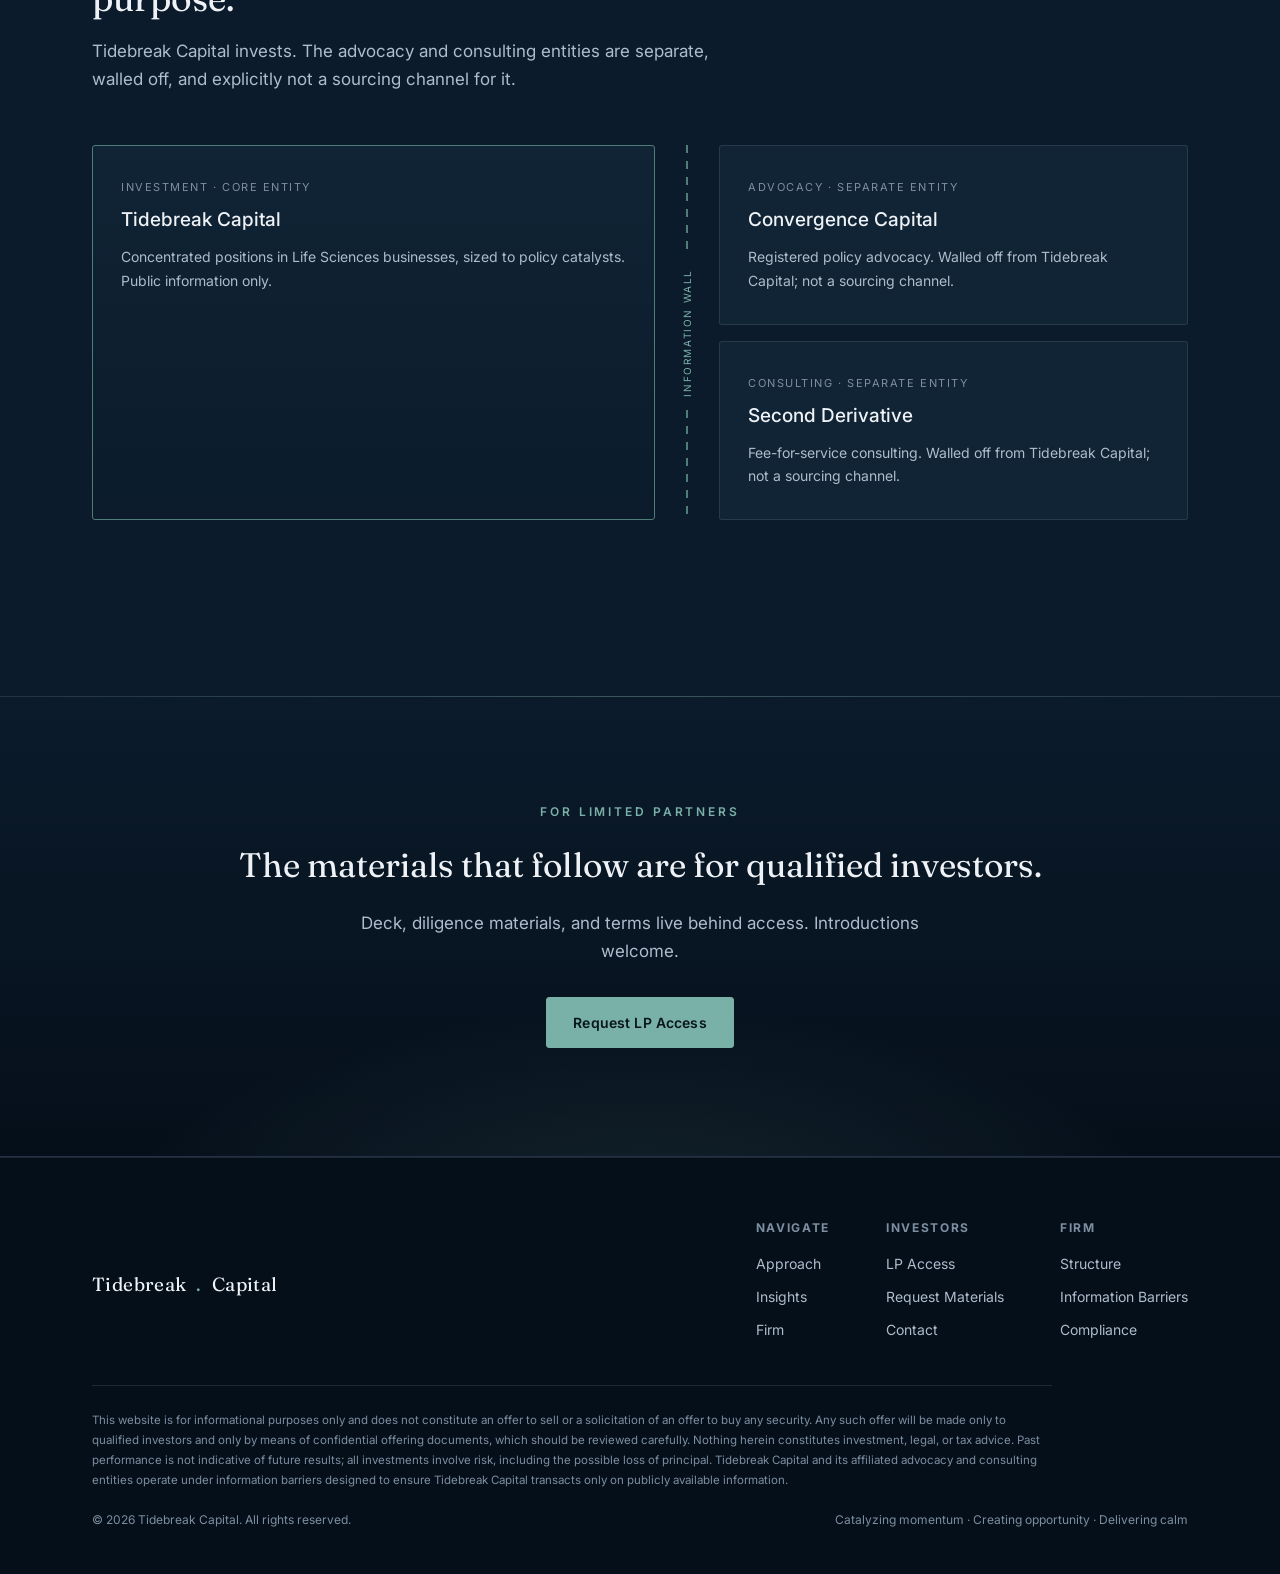
==== commit 48582ec6: "Remove the filled lip shape (read as a bubble); keep a thin foam crest edge Co-Authored-By: Claude O" ====
--- a/index.html
+++ b/index.html
@@ -9,7 +9,7 @@
 <link rel="preconnect" href="https://fonts.googleapis.com">
 <link rel="preconnect" href="https://fonts.gstatic.com" crossorigin>
 <link href="https://fonts.googleapis.com/css2?family=Fraunces:ital,opsz,wght@0,9..144,300..600;1,9..144,300..500&family=Inter:wght@300;400;500;600&display=swap" rel="stylesheet">
-<link rel="stylesheet" href="styles.css?v=9">
+<link rel="stylesheet" href="styles.css?v=10">
 </head>
 <body>
 
@@ -285,6 +285,6 @@
   </div>
 </footer>
 
-<script src="site.js?v=9"></script>
+<script src="site.js?v=10"></script>
 </body>
 </html>
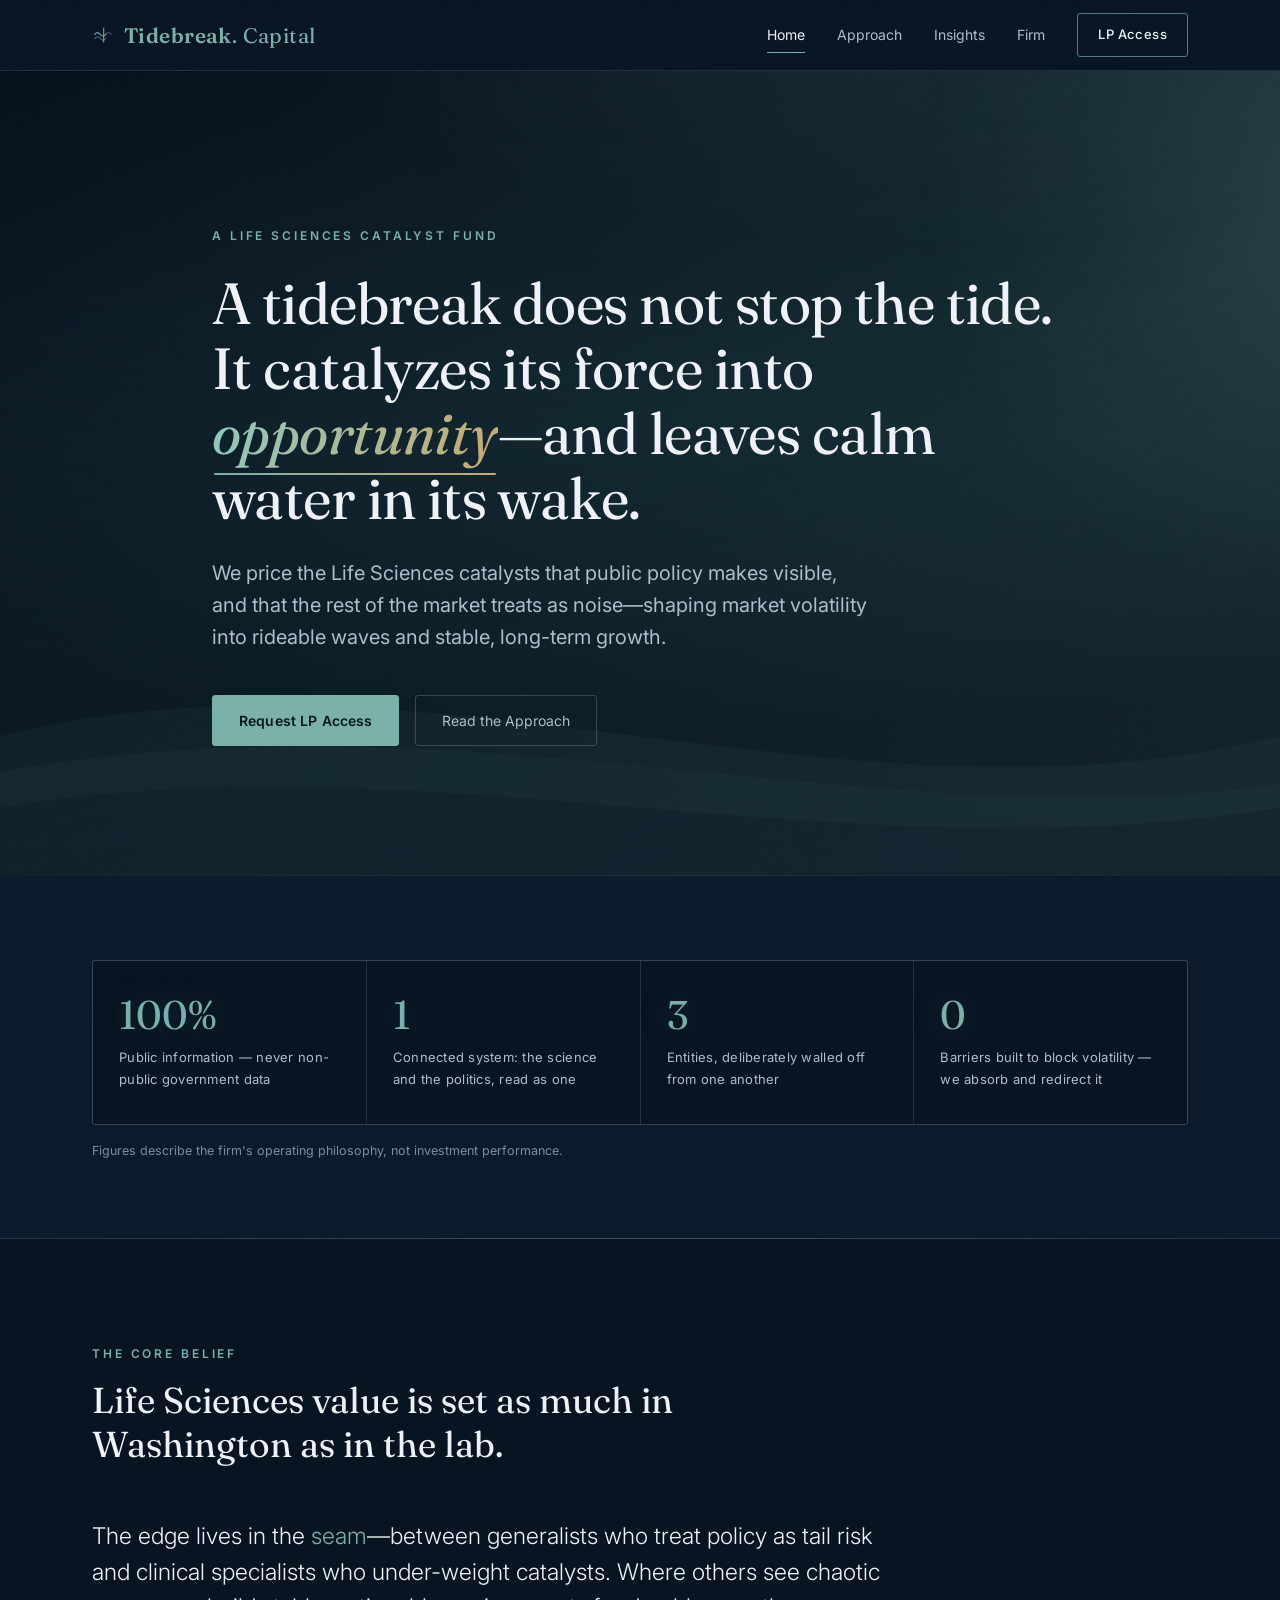
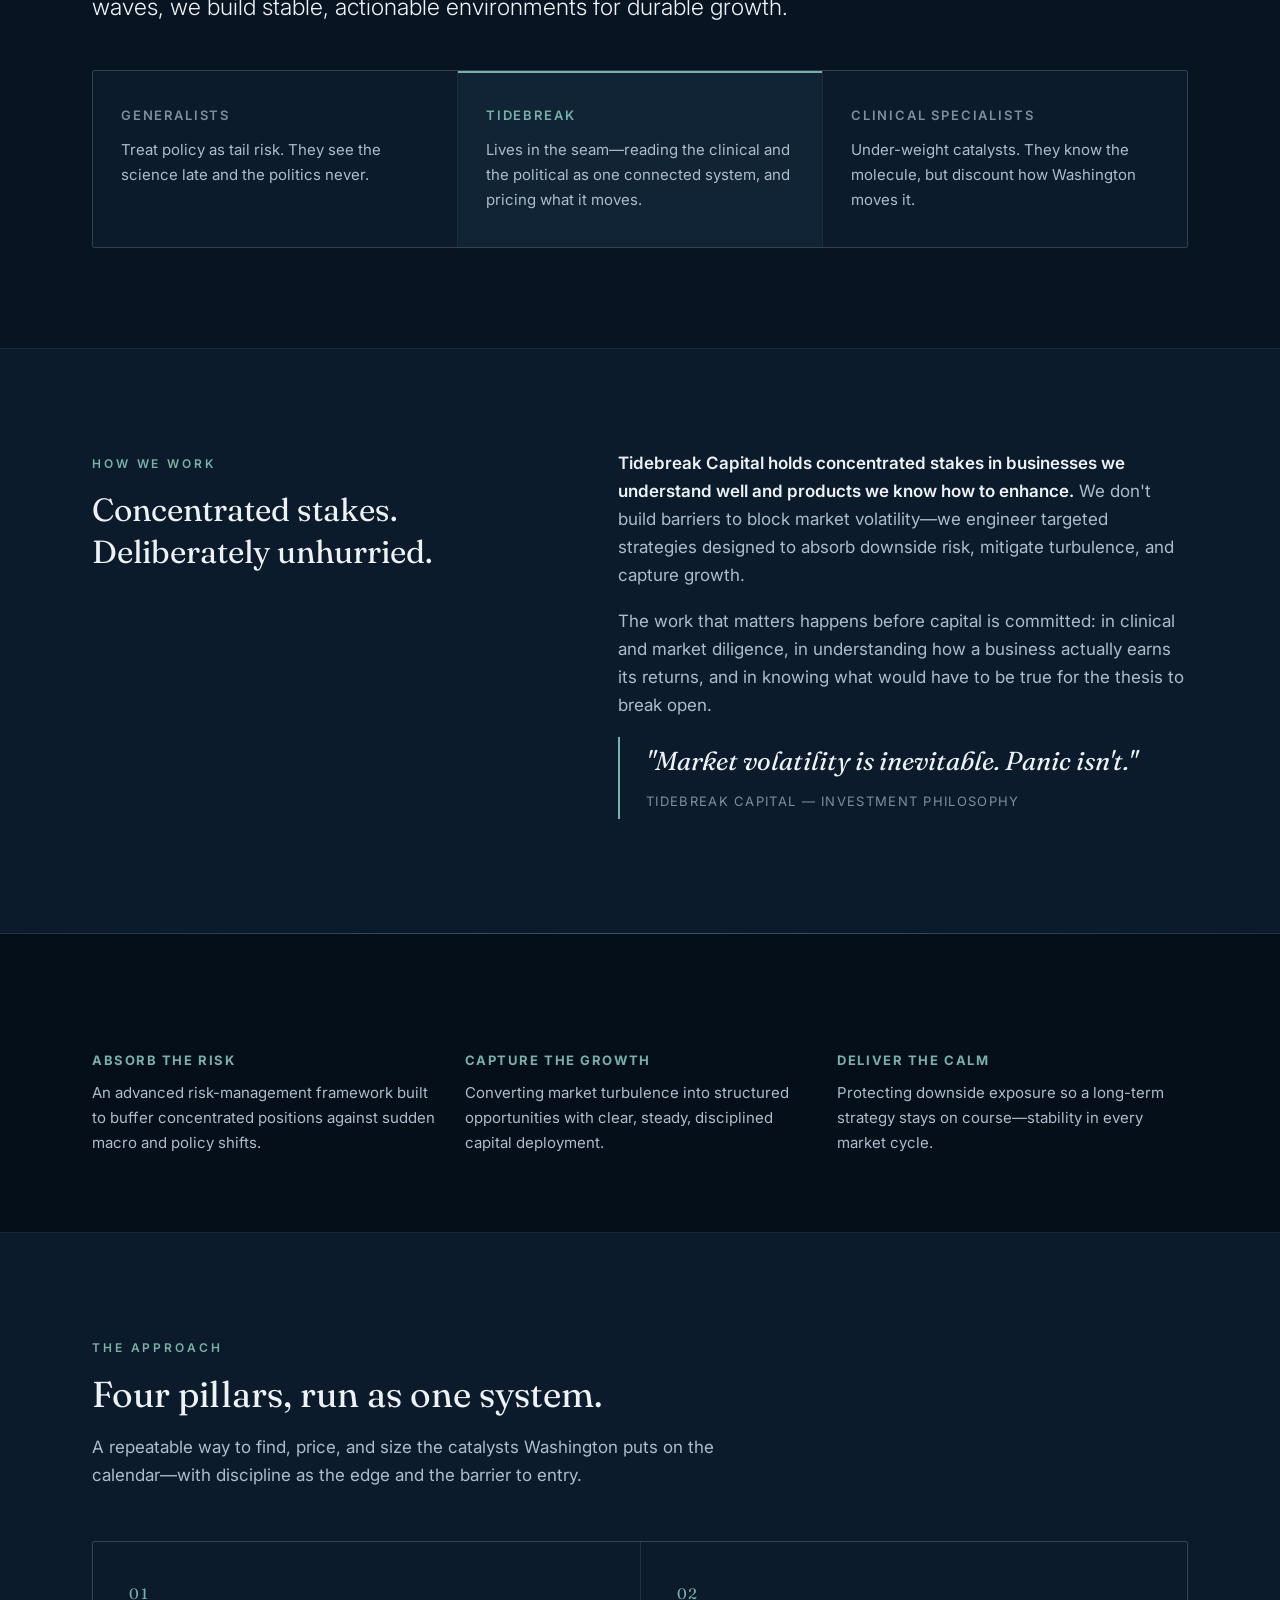
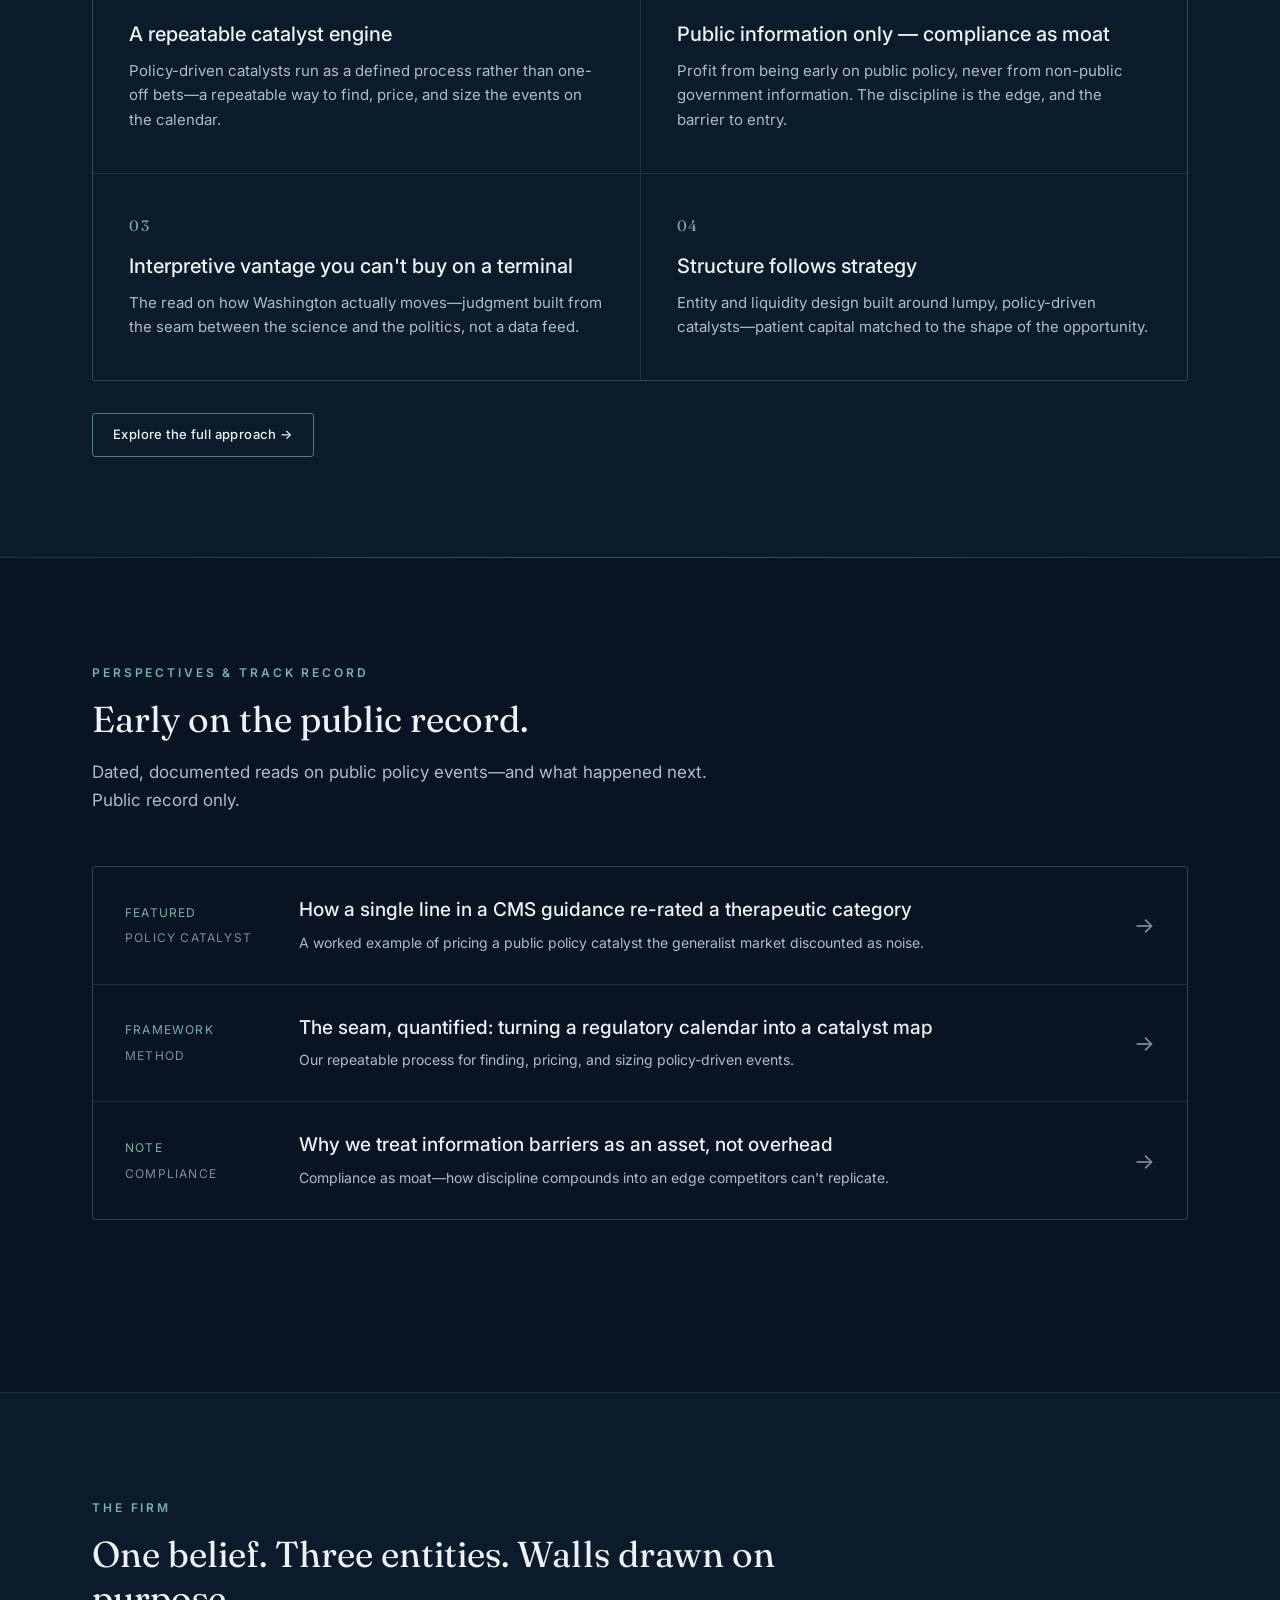
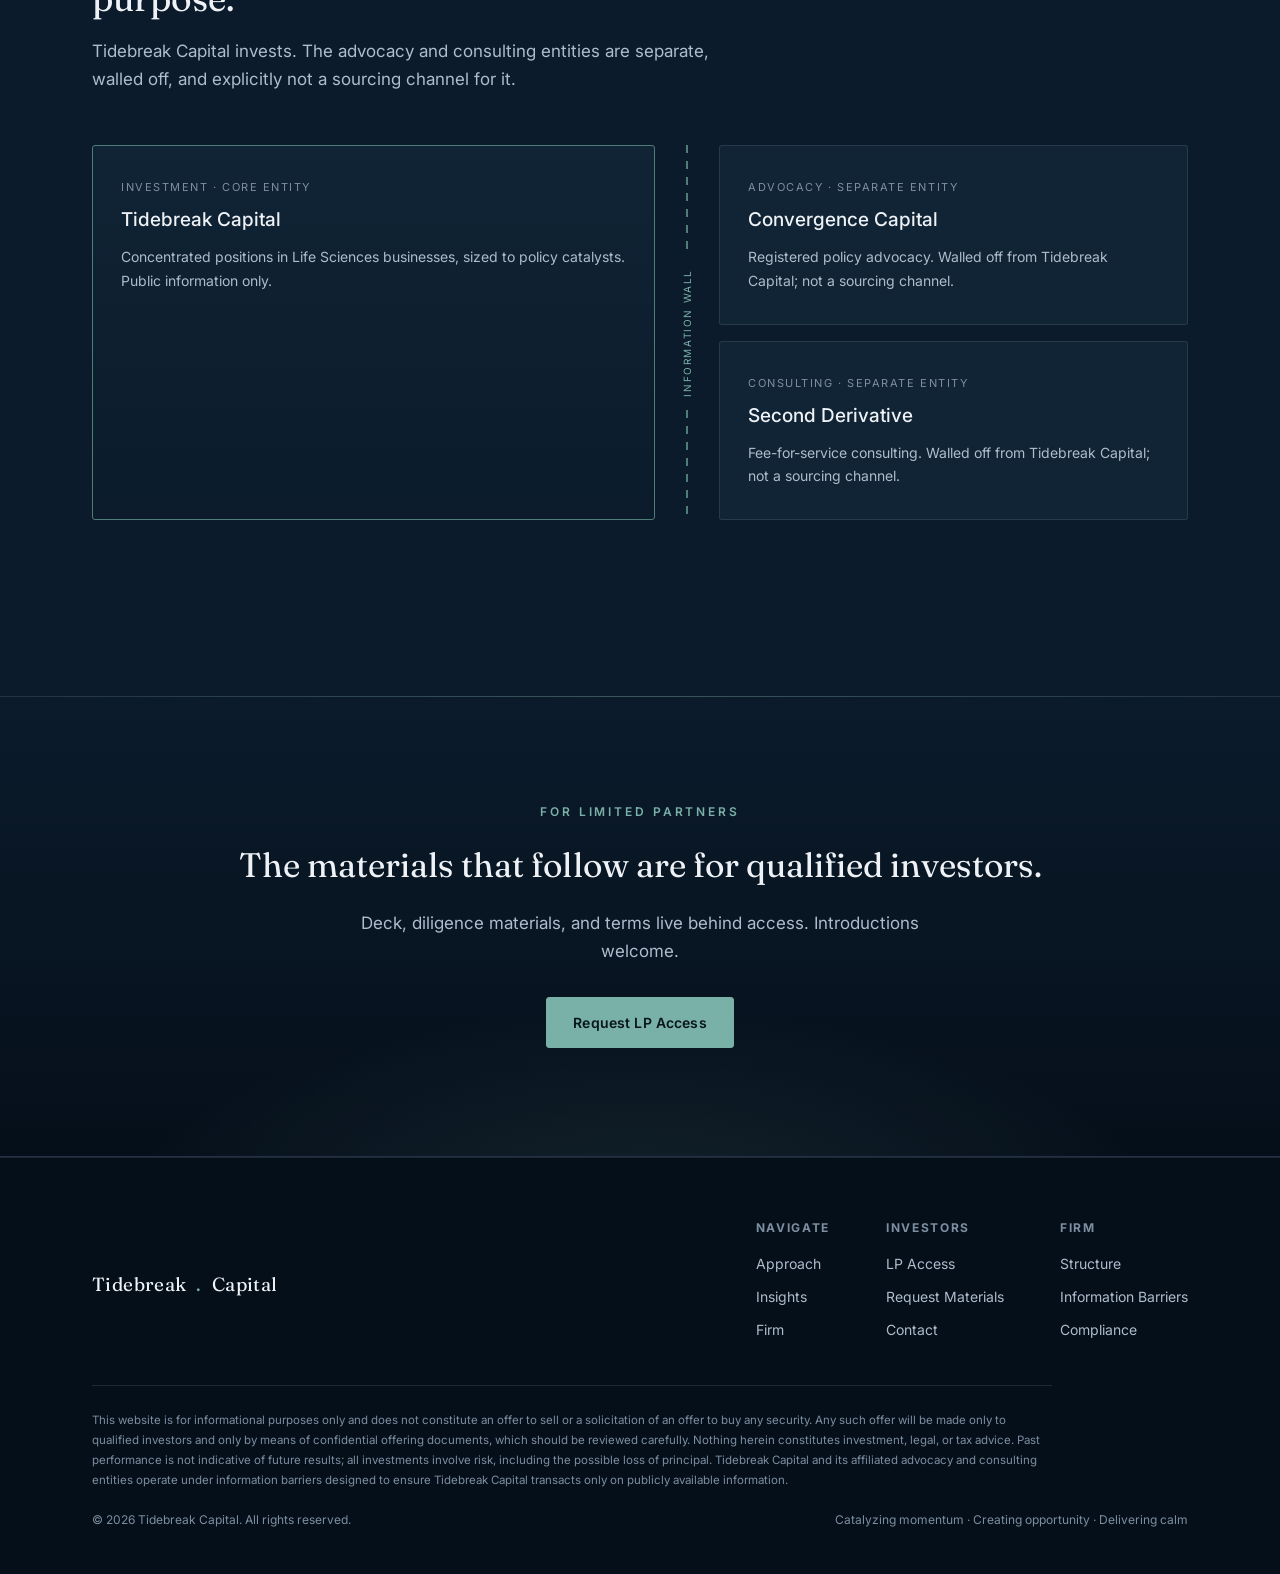
==== commit 042fd6b7: "Replace procedural wave with a real ocean-wave video, tinted to brand Hero now uses a looping 'big w" ====
--- a/index.html
+++ b/index.html
@@ -9,7 +9,7 @@
 <link rel="preconnect" href="https://fonts.googleapis.com">
 <link rel="preconnect" href="https://fonts.gstatic.com" crossorigin>
 <link href="https://fonts.googleapis.com/css2?family=Fraunces:ital,opsz,wght@0,9..144,300..600;1,9..144,300..500&family=Inter:wght@300;400;500;600&display=swap" rel="stylesheet">
-<link rel="stylesheet" href="styles.css?v=10">
+<link rel="stylesheet" href="styles.css?v=11">
 </head>
 <body>
 
@@ -44,7 +44,10 @@
 <!-- ================= HERO ================= -->
 <header class="hero has-waves">
   <div class="herowaves" aria-hidden="true">
-    <canvas class="herowaves-canvas"></canvas>
+    <video class="herowaves-video" autoplay muted loop playsinline preload="auto">
+      <source src="waves.mp4" type="video/mp4">
+    </video>
+    <div class="herowaves-tint"></div>
     <div class="herowaves-scrim"></div>
   </div>
   <div class="wavefield" aria-hidden="true">
@@ -285,6 +288,6 @@
   </div>
 </footer>
 
-<script src="site.js?v=10"></script>
+<script src="site.js?v=11"></script>
 </body>
 </html>
--- a/styles.css
+++ b/styles.css
@@ -423,11 +423,15 @@
   radial-gradient(1200px 520px at 72% -12%, rgba(121,176,168,0.12), transparent 62%),
   linear-gradient(180deg,var(--navy-950),var(--navy-800));}
 .herowaves{position:absolute;inset:0;z-index:0;overflow:hidden;}
-.herowaves-canvas{position:absolute;inset:0;width:100%;height:100%;display:block;
-  opacity:0;transition:opacity 1.4s var(--ease);}
-.herowaves.on .herowaves-canvas{opacity:1;}
+.herowaves-video{position:absolute;inset:0;width:100%;height:100%;object-fit:cover;display:block;
+  opacity:0;transition:opacity 1.4s var(--ease);
+  filter:saturate(.5) contrast(1.04) brightness(.6);}
+.herowaves.on .herowaves-video{opacity:.72;}
+/* recolor the footage toward the brand navy/teal */
+.herowaves-tint{position:absolute;inset:0;pointer-events:none;mix-blend-mode:color;opacity:.6;
+  background:linear-gradient(150deg, var(--navy-900) 0%, var(--accent-deep) 55%, var(--accent) 100%);}
 .herowaves-scrim{position:absolute;inset:0;pointer-events:none;
   background:
     radial-gradient(1100px 480px at 72% -14%, rgba(121,176,168,0.10), transparent 60%),
-    linear-gradient(180deg, rgba(5,15,26,.58) 0%, rgba(8,20,34,.42) 45%, rgba(11,27,43,.60) 100%);}
-@media (prefers-reduced-motion: reduce){ .herowaves-canvas{opacity:.5;} }
+    linear-gradient(180deg, rgba(5,15,26,.55) 0%, rgba(8,20,34,.40) 45%, rgba(11,27,43,.66) 100%);}
+@media (prefers-reduced-motion: reduce){ .herowaves-video{opacity:.5;} }
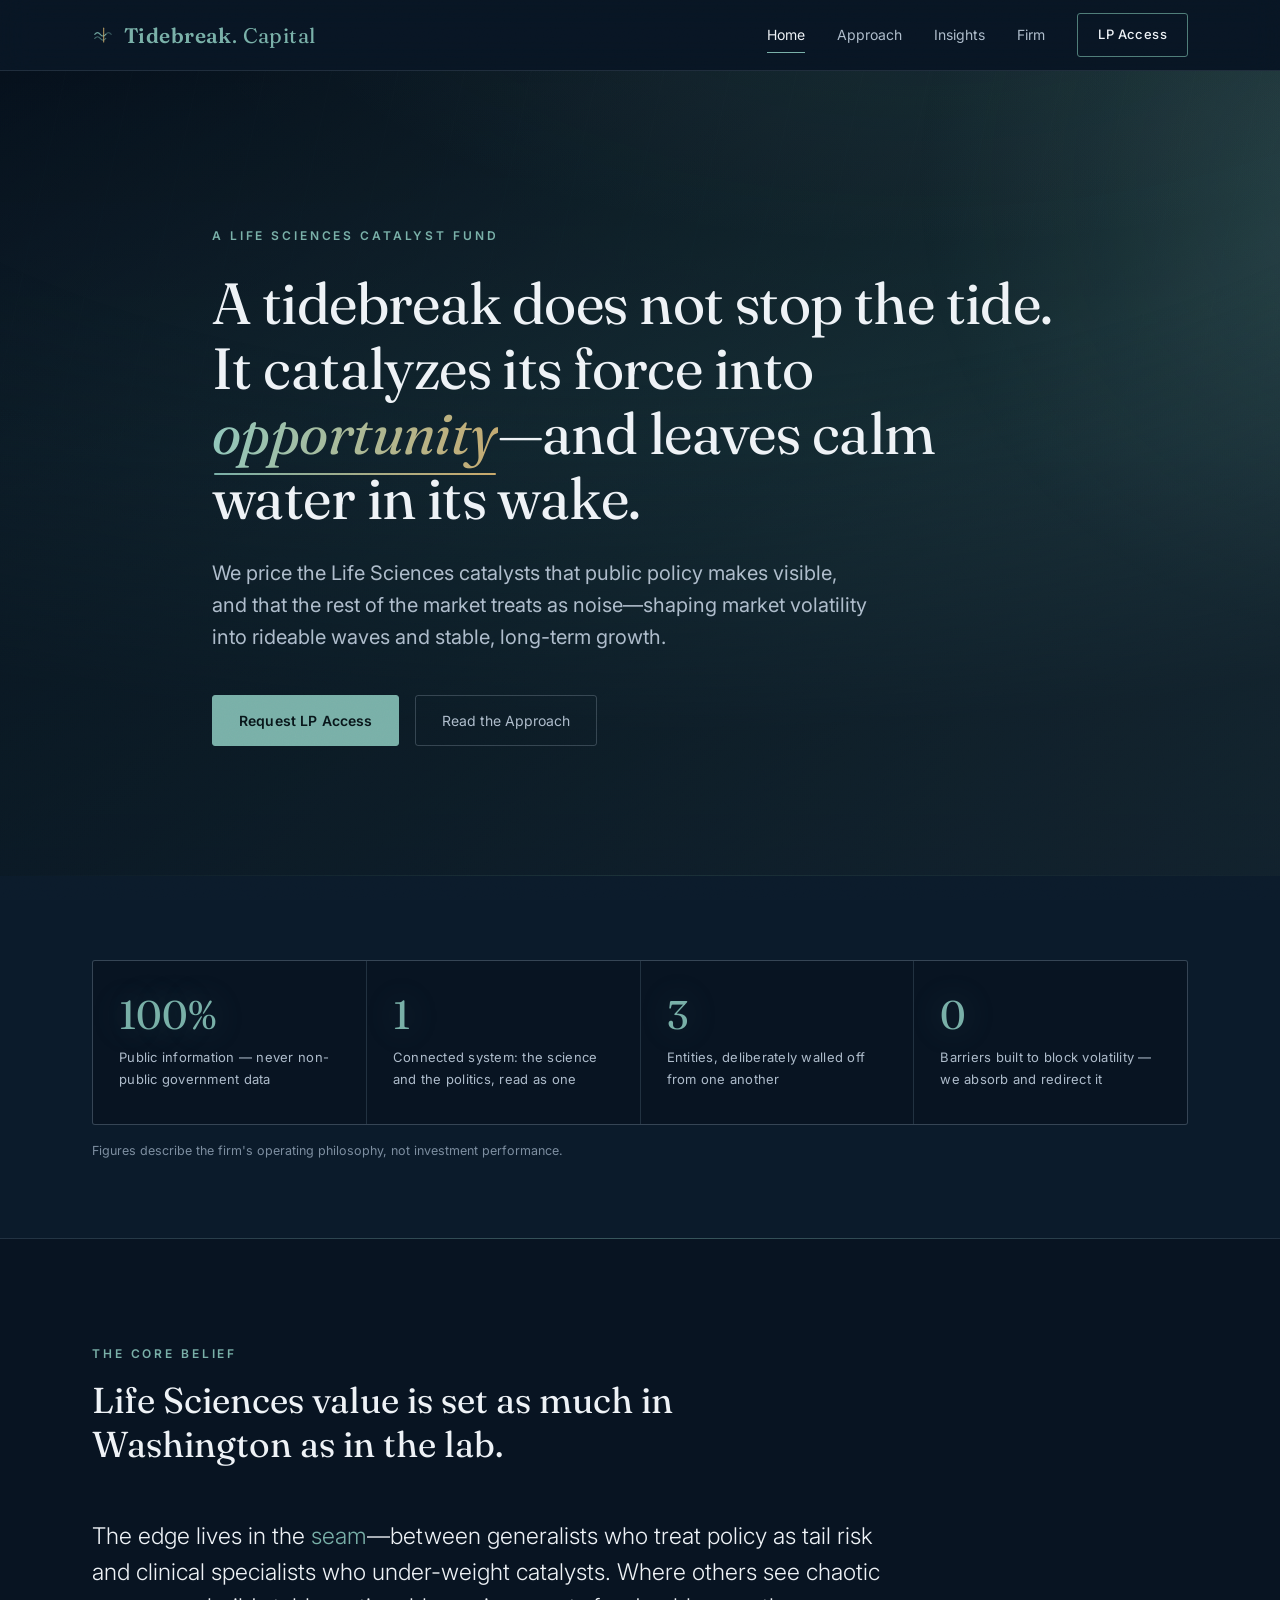
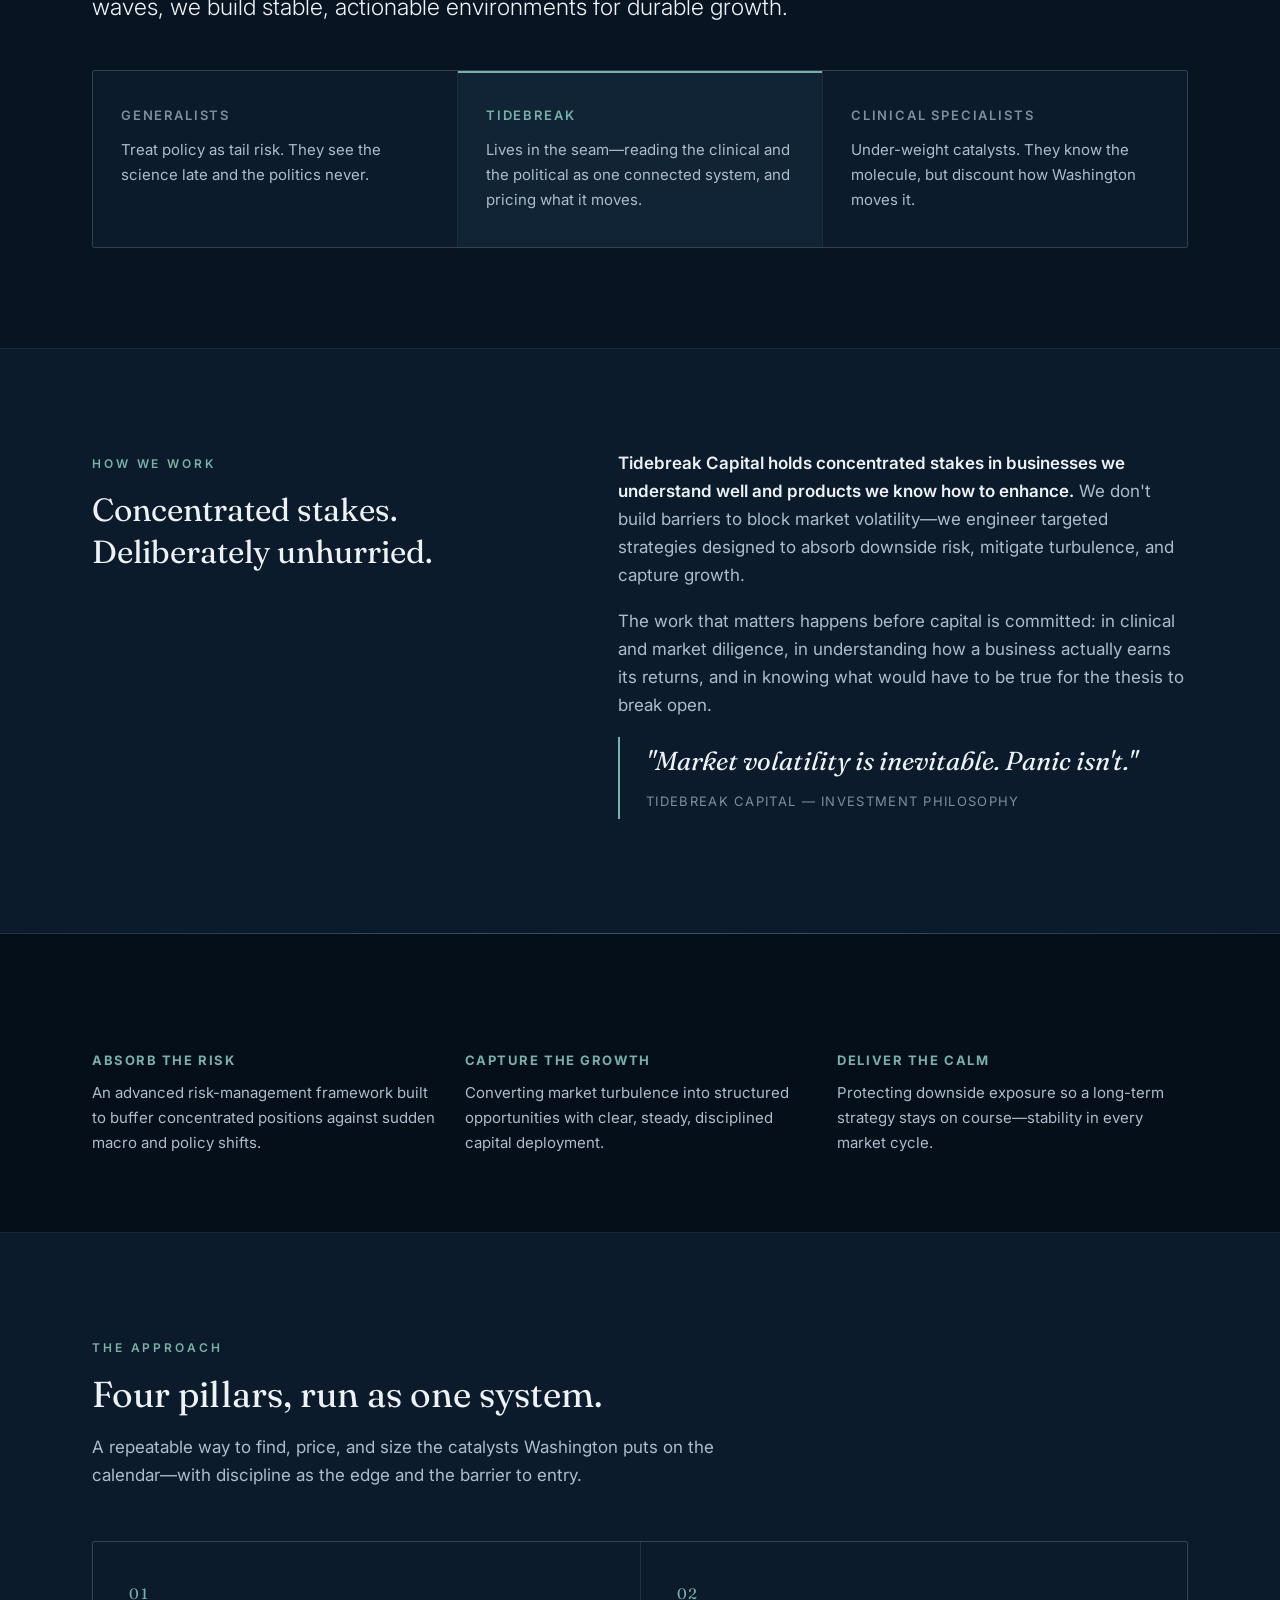
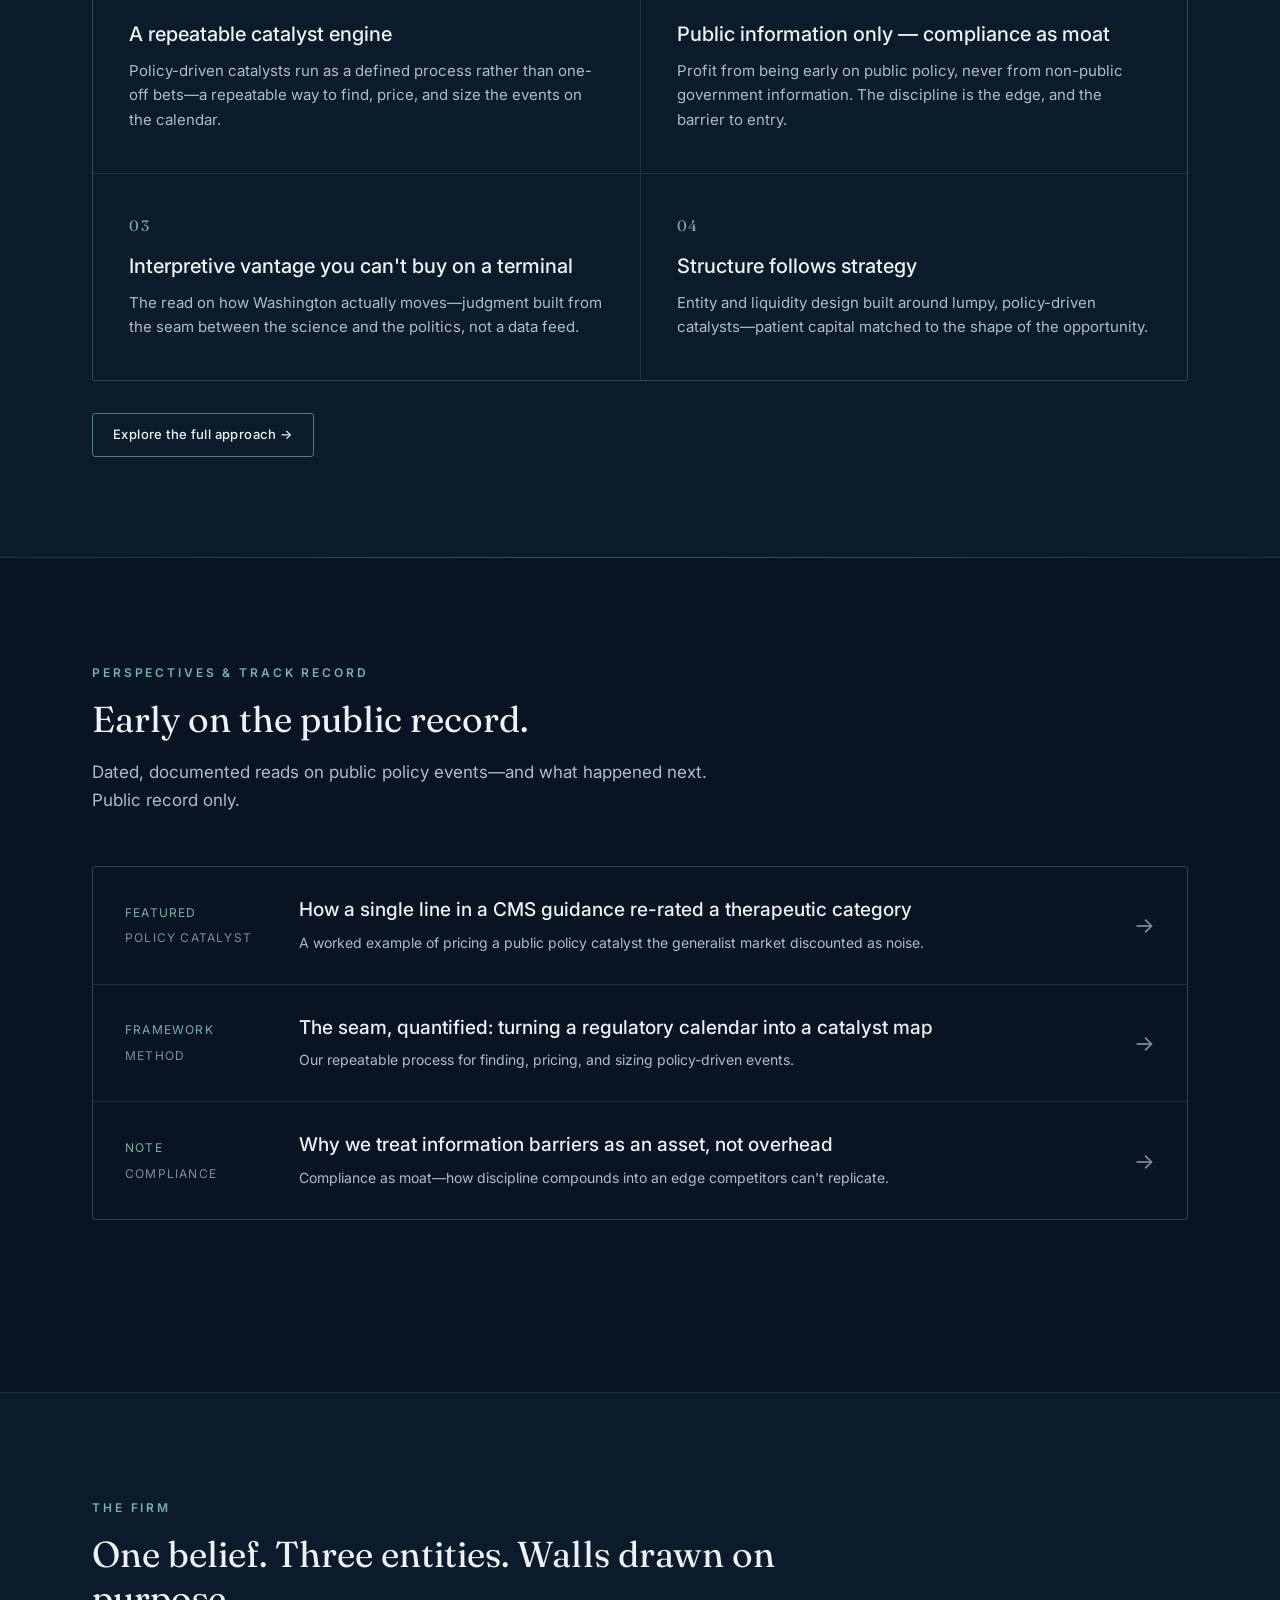
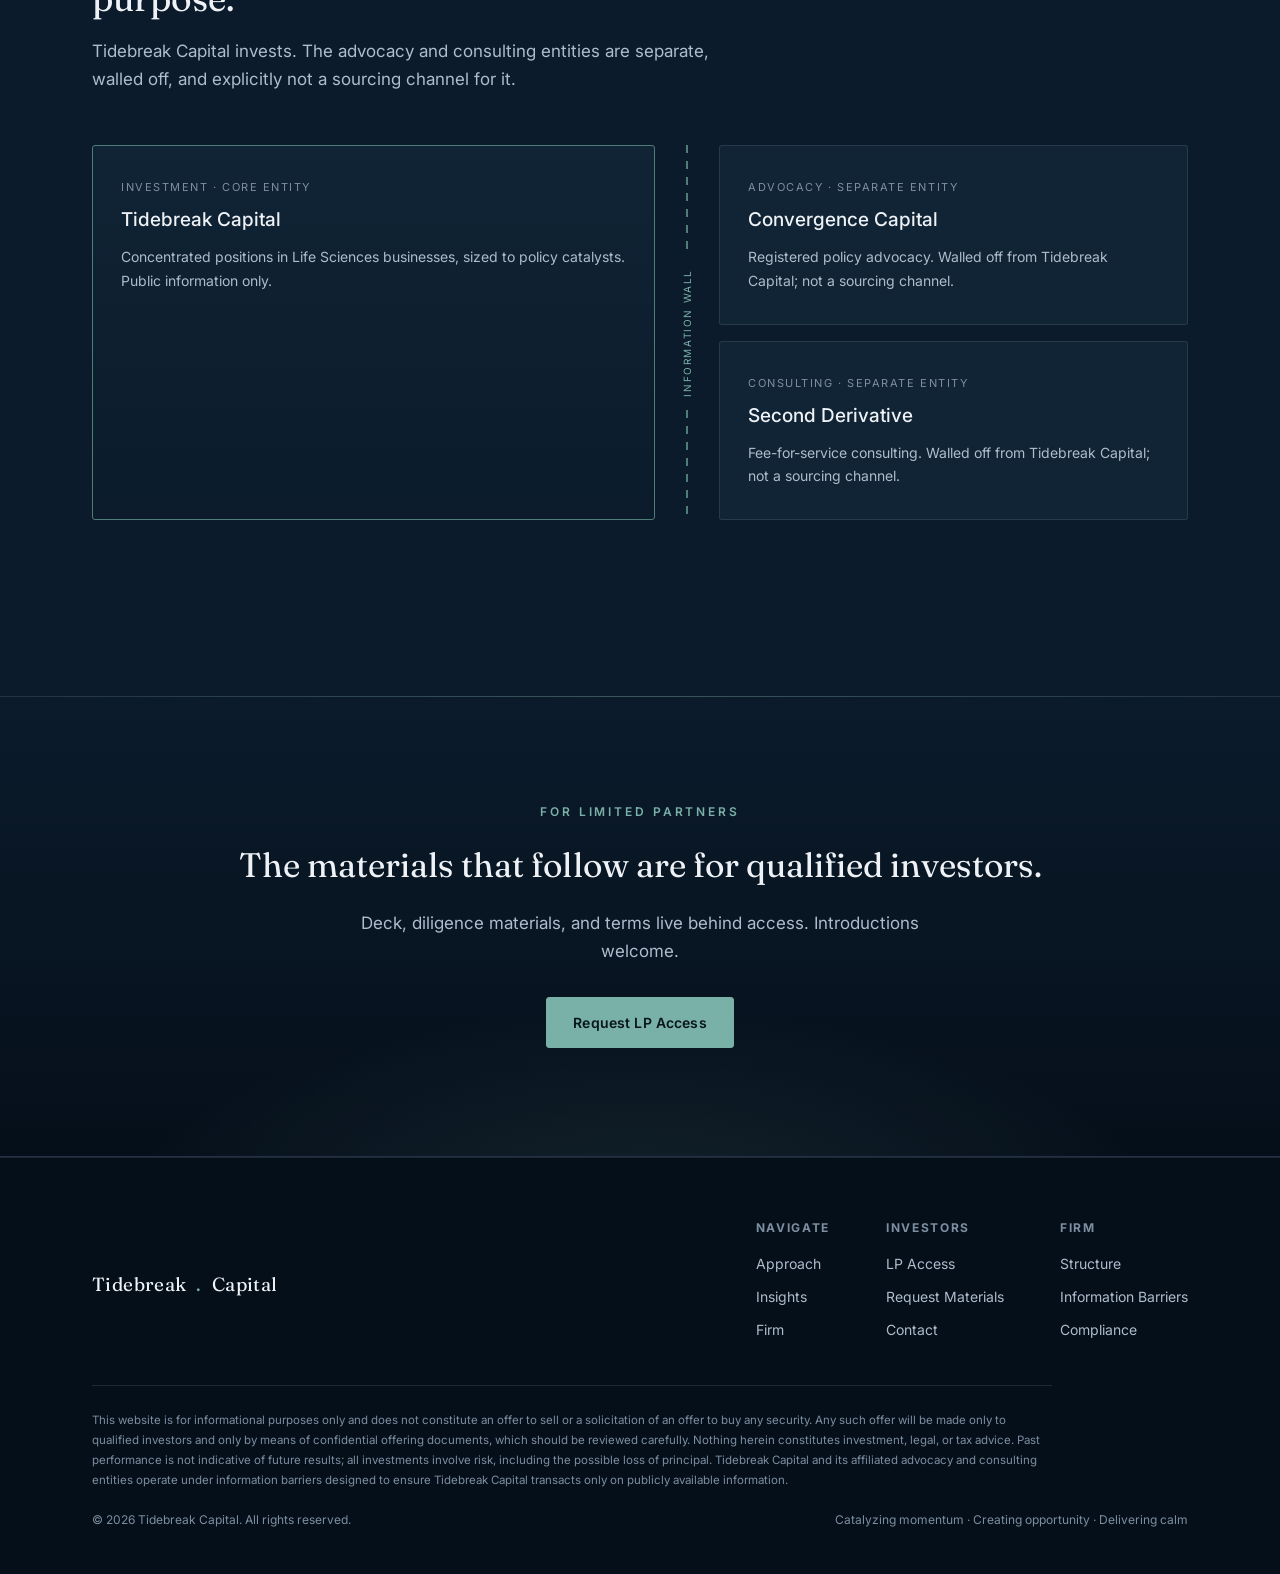
==== commit 6b192fcc: "Remove decorative SVG wavefield at the bottom of the hero Co-Authored-By: Claude Opus 4.8 <noreply@a" ====
--- a/index.html
+++ b/index.html
@@ -50,11 +50,6 @@
     <div class="herowaves-tint"></div>
     <div class="herowaves-scrim"></div>
   </div>
-  <div class="wavefield" aria-hidden="true">
-    <svg class="wave-c" viewBox="0 0 1440 200" preserveAspectRatio="none"><path fill="#79b0a8" d="M0,120 C240,60 480,180 720,120 C960,60 1200,180 1440,120 L1440,200 L0,200 Z"/></svg>
-    <svg class="wave-b" viewBox="0 0 1440 200" preserveAspectRatio="none"><path fill="#4f7d78" d="M0,140 C280,90 520,190 760,140 C1000,90 1200,190 1440,150 L1440,200 L0,200 Z"/></svg>
-    <svg class="wave-a" viewBox="0 0 1440 200" preserveAspectRatio="none"><path fill="#102435" d="M0,160 C240,120 480,200 720,160 C960,120 1200,200 1440,160 L1440,200 L0,200 Z"/></svg>
-  </div>
   <div class="wrap">
     <span class="eyebrow reveal">A Life Sciences Catalyst Fund</span>
     <h1 class="serif reveal d1">A tidebreak does not stop the tide. It catalyzes its force into <em>opportunity</em>—and leaves calm water in its wake.</h1>
